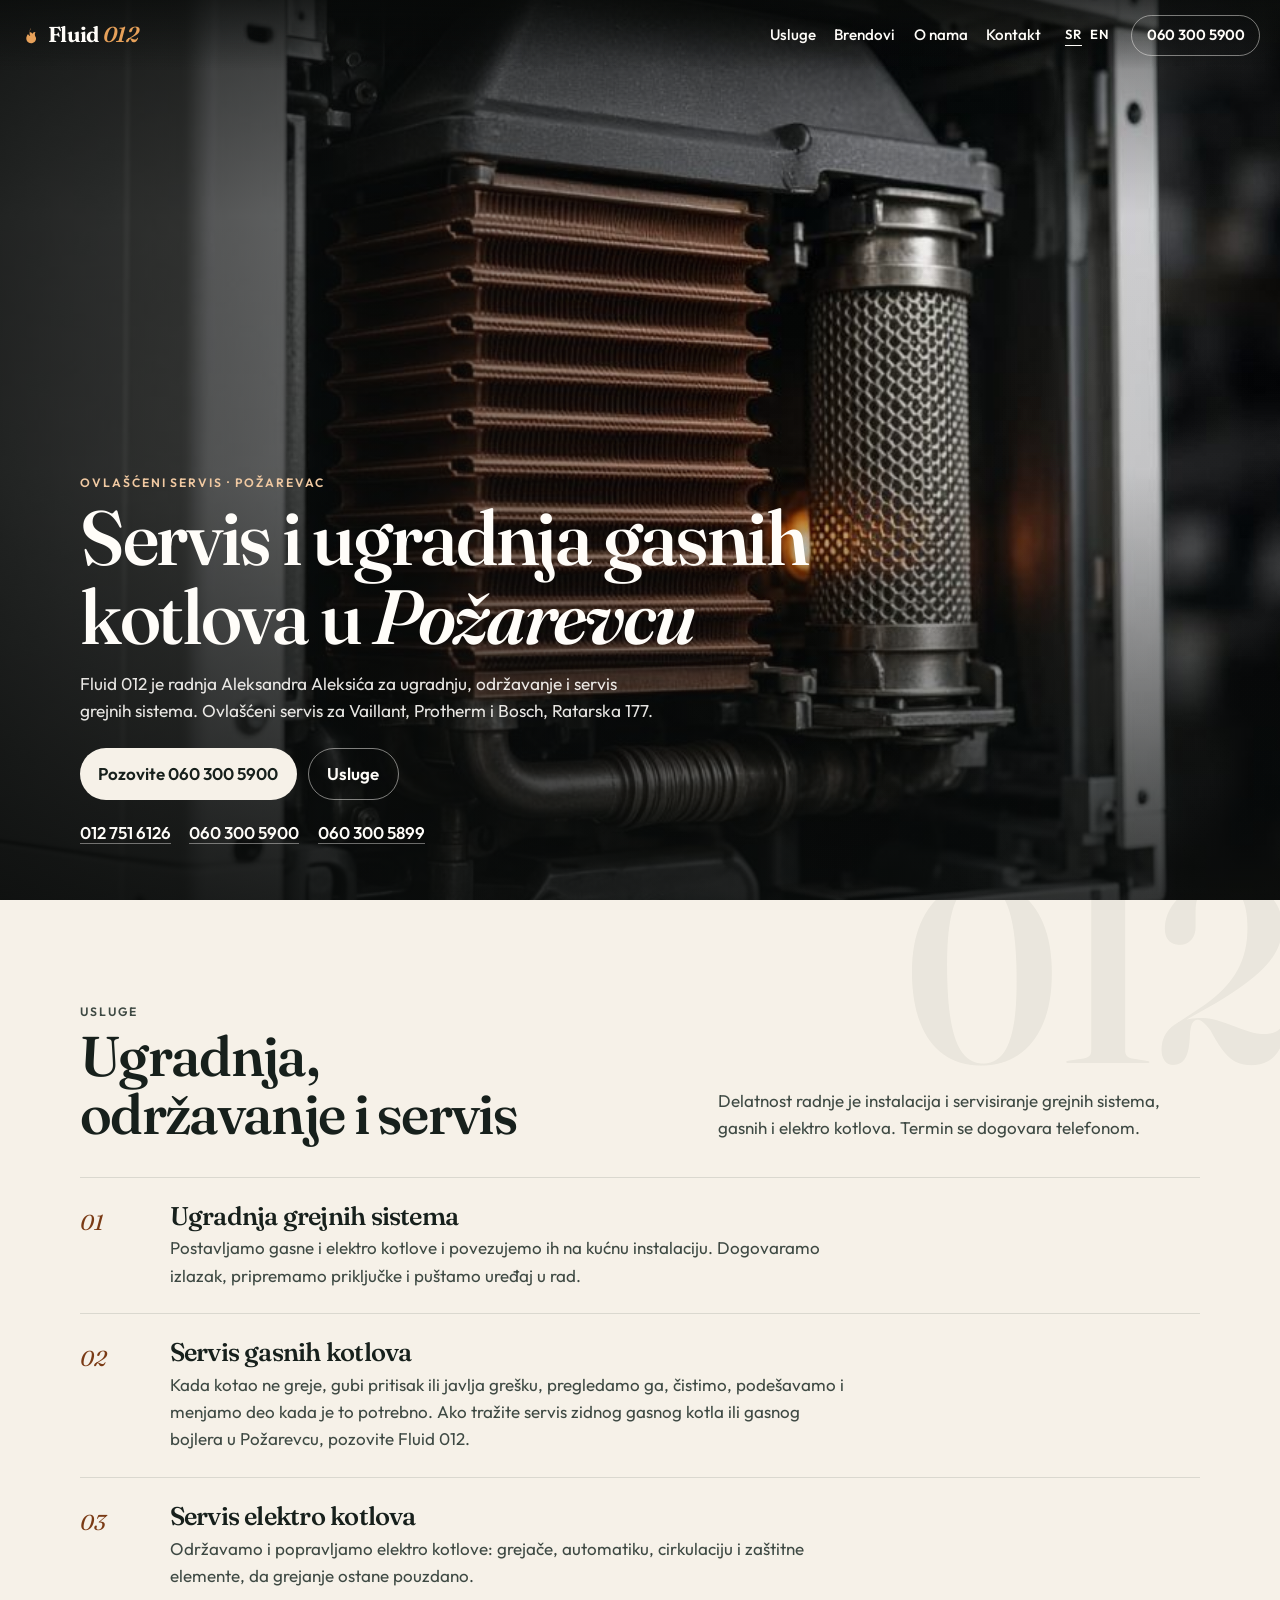
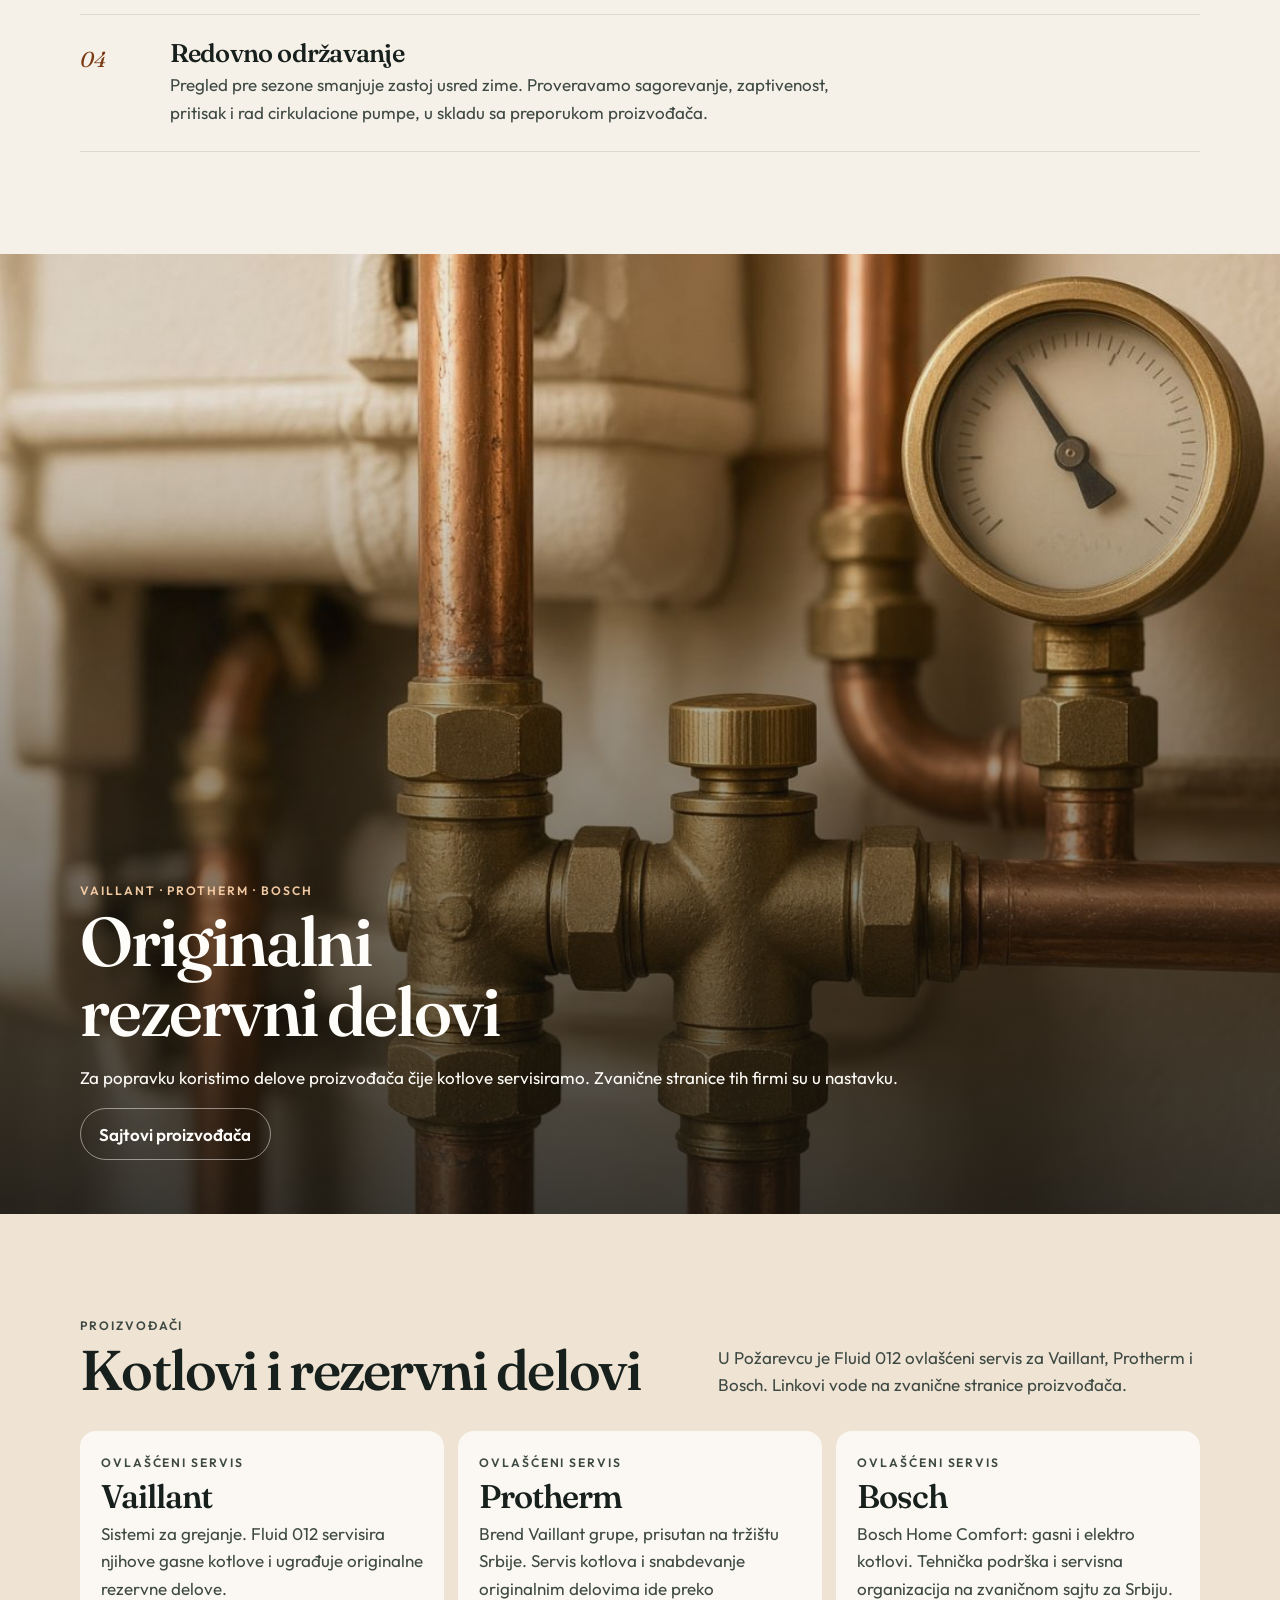
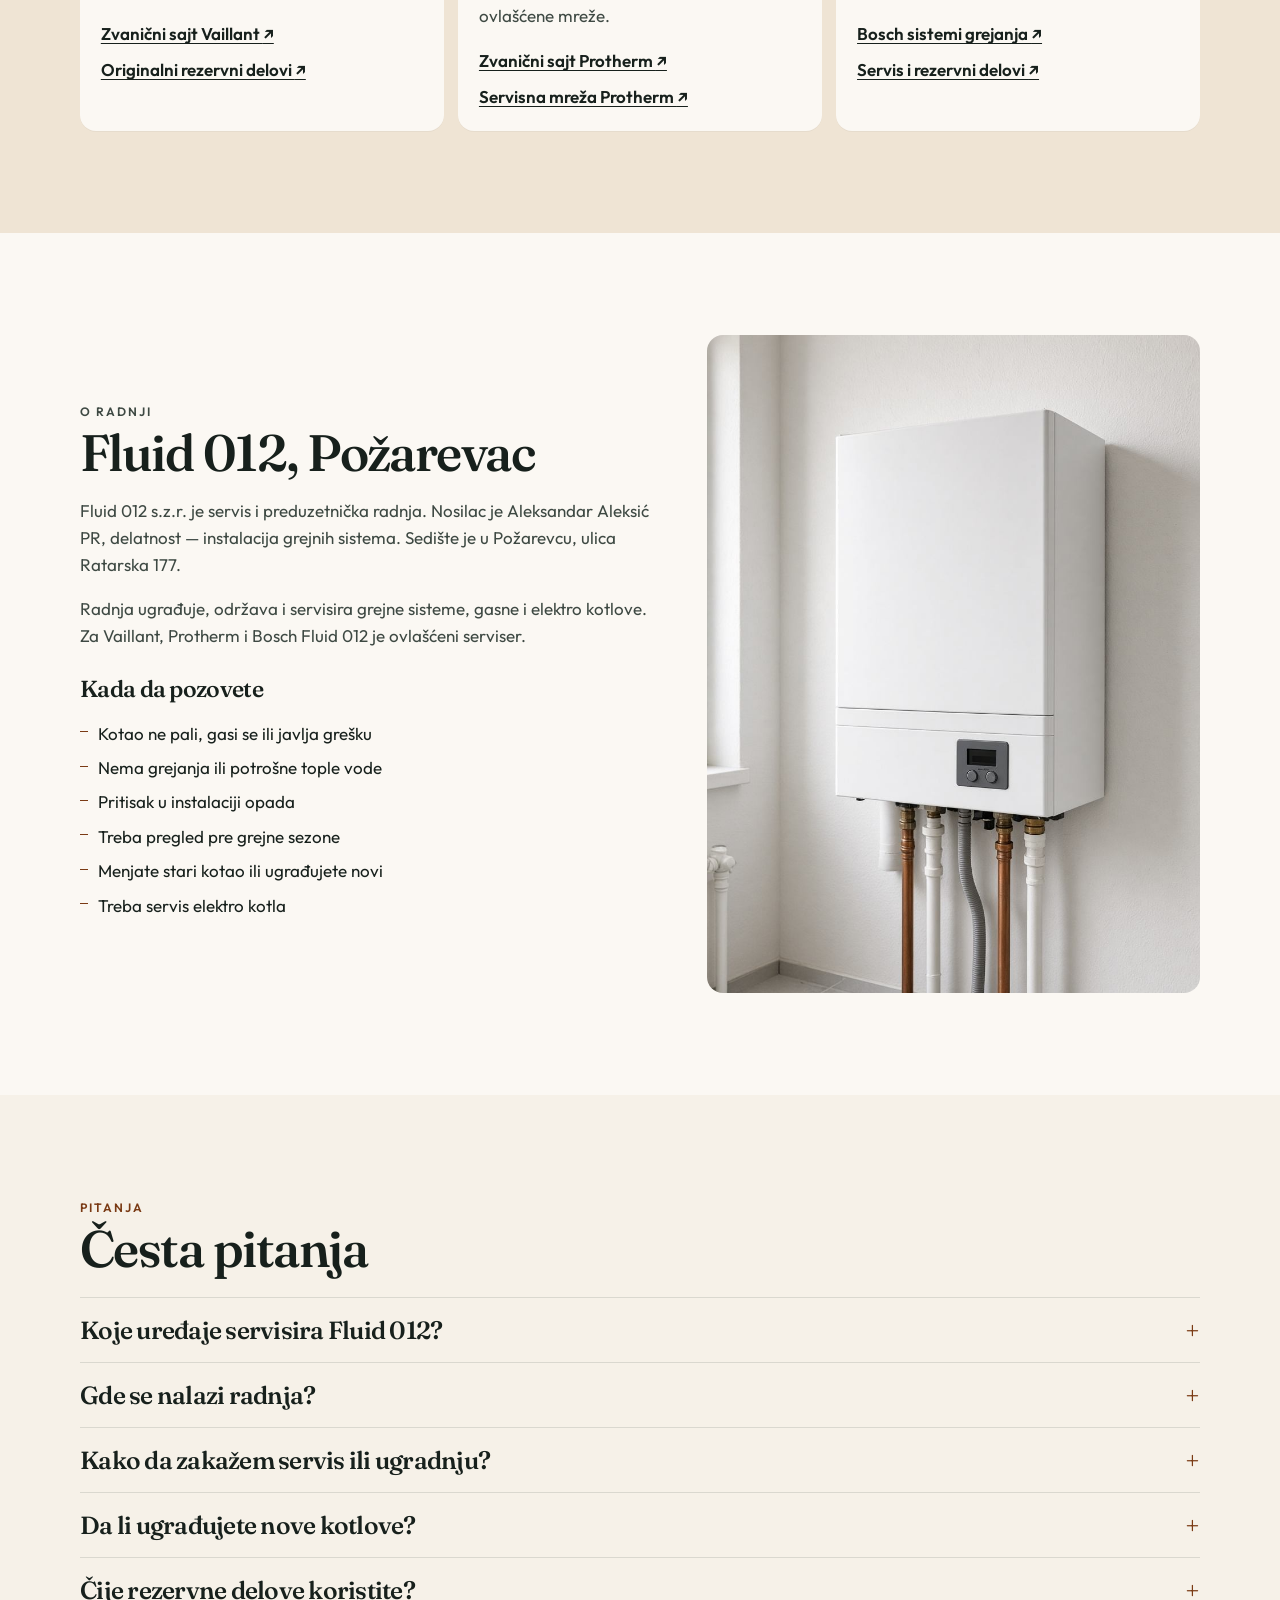
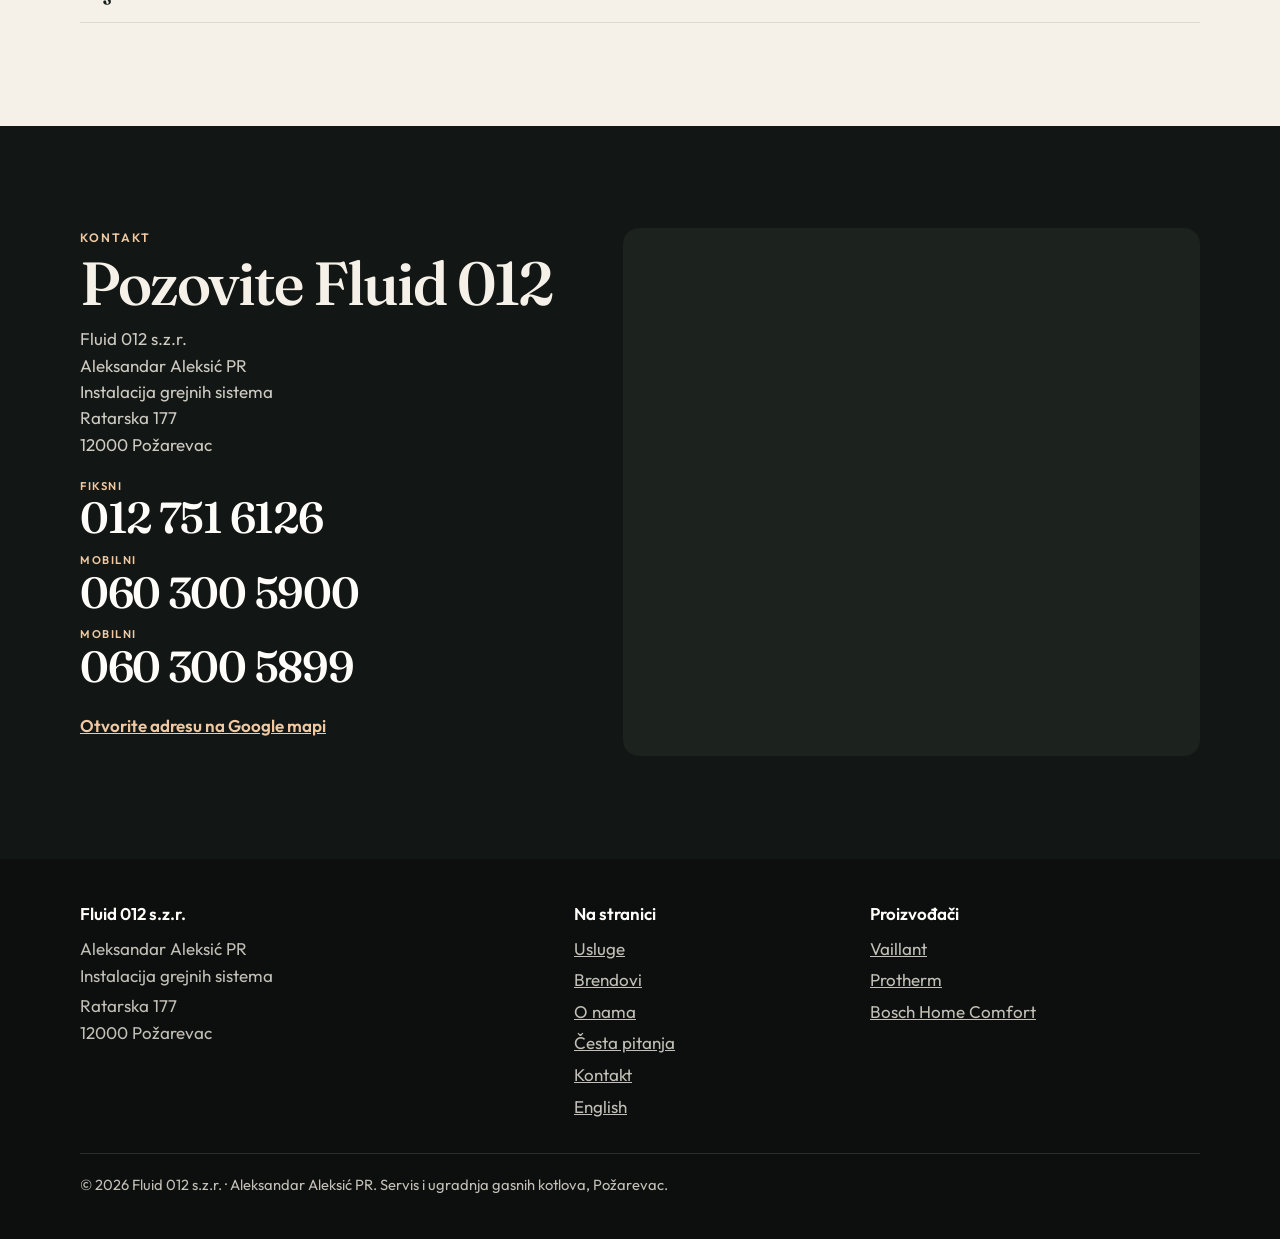
==== index.html @ 0beab087 "Dodaj prvu verziju sajta Fluid 012. Dvojezična stranica za servis gasnih kotlova u Požarevcu, sa SEO" ====
<!DOCTYPE html>
<html lang="sr">
<head>
  <meta charset="utf-8">
  <meta name="viewport" content="width=device-width, initial-scale=1">
  <!-- Kada sajt dobije domen, u sitemap.xml i robots.txt zamenite SITE_DOMAIN. Kanonski i hreflang linkovi su od korena domena. -->
  <title>Servis gasnih kotlova u Požarevcu | Fluid 012</title>
  <meta name="description" content="Ugradnja, održavanje i servis gasnih i elektro kotlova u Požarevcu. Ovlašćeni servis Vaillant, Protherm i Bosch. Ratarska 177. Tel. 060 300 5900.">
  <meta name="robots" content="index, follow, max-image-preview:large, max-snippet:-1, max-video-preview:-1">
  <meta name="author" content="Fluid 012">
  <meta name="theme-color" content="#101411">
  <meta name="format-detection" content="telephone=no">
  <meta name="geo.placename" content="Požarevac">
  <meta name="geo.region" content="RS">
  <meta name="geo.position" content="44.6286183;21.1639427">
  <meta name="ICBM" content="44.6286183, 21.1639427">
  <link rel="canonical" href="/">
  <link rel="alternate" hreflang="sr" href="/">
  <link rel="alternate" hreflang="en" href="/en/">
  <link rel="alternate" hreflang="x-default" href="/">
  <meta property="og:type" content="website">
  <meta property="og:locale" content="sr_RS">
  <meta property="og:locale:alternate" content="en_GB">
  <meta property="og:site_name" content="Fluid 012">
  <meta property="og:title" content="Servis gasnih kotlova u Požarevcu | Fluid 012">
  <meta property="og:description" content="Ugradnja, održavanje i servis gasnih i elektro kotlova. Ovlašćeni servis Vaillant, Protherm i Bosch. Ratarska 177, Požarevac.">
  <meta property="og:url" content="/">
  <meta property="og:image" content="/images/og-fluid-012.jpg">
  <meta property="og:image:width" content="1200">
  <meta property="og:image:height" content="675">
  <meta property="og:image:alt" content="Krupni plan bakarnog izmenjivača i gorionika zidnog gasnog kotla">
  <meta name="twitter:card" content="summary_large_image">
  <meta name="twitter:title" content="Servis gasnih kotlova u Požarevcu | Fluid 012">
  <meta name="twitter:description" content="Ugradnja, održavanje i servis gasnih i elektro kotlova u Požarevcu. Vaillant, Protherm i Bosch.">
  <meta name="twitter:image" content="/images/og-fluid-012.jpg">
  <link rel="icon" href="favicon.svg" type="image/svg+xml">
  <link rel="manifest" href="site.webmanifest">
  <link rel="preload" as="image" href="images/servis-gasnog-kotla.jpg" fetchpriority="high">
  <link rel="preconnect" href="https://fonts.googleapis.com">
  <link rel="preconnect" href="https://fonts.gstatic.com" crossorigin>
  <link href="https://fonts.googleapis.com/css2?family=Fraunces:ital,opsz,wght@0,9..144,560;0,9..144,640;1,9..144,560&family=Outfit:wght@400;500;600&display=swap" rel="stylesheet">
  <link rel="stylesheet" href="css/styles.css?v=5">
  <script type="application/ld+json" id="ld">
  {
    "@context": "https://schema.org",
    "@graph": [
      {
        "@type": "HVACBusiness",
        "@id": "/#biznis",
        "name": "Fluid 012",
        "legalName": "Aleksandar Aleksić PR Instalacija grejnih sistema",
        "alternateName": ["Fluid 012 s.z.r.", "Aleksandar Aleksić PR"],
        "description": "Ugradnja, održavanje i servisiranje grejnih sistema, gasnih i elektro kotlova u Požarevcu. Ovlašćeni servis za Vaillant, Protherm i Bosch.",
        "url": "/",
        "image": "/images/servis-gasnog-kotla.jpg",
        "logo": "/favicon.svg",
        "telephone": "+381127516126",
        "address": {
          "@type": "PostalAddress",
          "streetAddress": "Ratarska 177",
          "postalCode": "12000",
          "addressLocality": "Požarevac",
          "addressCountry": "RS"
        },
        "geo": {
          "@type": "GeoCoordinates",
          "latitude": 44.6286183,
          "longitude": 21.1639427
        },
        "hasMap": "https://www.openstreetmap.org/?mlat=44.6286183&mlon=21.1639427#map=18/44.6286183/21.1639427",
        "areaServed": {
          "@type": "City",
          "name": "Požarevac"
        },
        "slogan": "Servis i ugradnja gasnih kotlova u Požarevcu",
        "contactPoint": [
          {
            "@type": "ContactPoint",
            "telephone": "+381127516126",
            "contactType": "customer service",
            "areaServed": "RS",
            "availableLanguage": "Serbian"
          },
          {
            "@type": "ContactPoint",
            "telephone": "+381603005900",
            "contactType": "customer service",
            "areaServed": "RS",
            "availableLanguage": "Serbian"
          },
          {
            "@type": "ContactPoint",
            "telephone": "+381603005899",
            "contactType": "customer service",
            "areaServed": "RS",
            "availableLanguage": "Serbian"
          }
        ],
        "hasOfferCatalog": {
          "@type": "OfferCatalog",
          "name": "Usluge grejanja",
          "itemListElement": [
            {
              "@type": "Offer",
              "itemOffered": {
                "@type": "Service",
                "name": "Ugradnja grejnih sistema",
                "serviceType": "Instalacija grejanja",
                "areaServed": "Požarevac"
              }
            },
            {
              "@type": "Offer",
              "itemOffered": {
                "@type": "Service",
                "name": "Servis gasnih kotlova",
                "serviceType": "Servis gasnih kotlova",
                "areaServed": "Požarevac"
              }
            },
            {
              "@type": "Offer",
              "itemOffered": {
                "@type": "Service",
                "name": "Servis elektro kotlova",
                "serviceType": "Servis elektro kotlova",
                "areaServed": "Požarevac"
              }
            },
            {
              "@type": "Offer",
              "itemOffered": {
                "@type": "Service",
                "name": "Održavanje grejnih sistema",
                "serviceType": "Održavanje grejanja",
                "areaServed": "Požarevac"
              }
            }
          ]
        }
      },
      {
        "@type": "WebPage",
        "@id": "/#stranica",
        "url": "/",
        "name": "Servis gasnih kotlova u Požarevcu | Fluid 012",
        "description": "Ugradnja, održavanje i servis gasnih i elektro kotlova u Požarevcu. Ovlašćeni servis Vaillant, Protherm i Bosch.",
        "inLanguage": "sr",
        "isPartOf": { "@id": "/#biznis" },
        "about": { "@id": "/#biznis" },
        "primaryImageOfPage": {
          "@type": "ImageObject",
          "url": "/images/servis-gasnog-kotla.jpg",
          "width": 1280,
          "height": 720,
          "caption": "Krupni plan bakarnog izmenjivača i gorionika zidnog gasnog kotla"
        }
      },
      {
        "@type": "FAQPage",
        "@id": "/#pitanja",
        "inLanguage": "sr",
        "mainEntity": [
          {
            "@type": "Question",
            "name": "Koje uređaje servisira Fluid 012?",
            "acceptedAnswer": {
              "@type": "Answer",
              "text": "Fluid 012 ugrađuje, održava i servisira grejne sisteme, gasne i elektro kotlove. Ovlašćeni je serviser za Vaillant, Protherm i Bosch."
            }
          },
          {
            "@type": "Question",
            "name": "Gde se nalazi radnja?",
            "acceptedAnswer": {
              "@type": "Answer",
              "text": "Na adresi Ratarska 177, 12000 Požarevac."
            }
          },
          {
            "@type": "Question",
            "name": "Kako da zakažem servis ili ugradnju?",
            "acceptedAnswer": {
              "@type": "Answer",
              "text": "Pozovite 012 751 6126, 060 300 5900 ili 060 300 5899 i dogovorite termin."
            }
          },
          {
            "@type": "Question",
            "name": "Da li ugrađujete nove kotlove?",
            "acceptedAnswer": {
              "@type": "Answer",
              "text": "Da. Delatnost radnje je instalacija i servisiranje grejnih sistema, gasnih i elektro kotlova."
            }
          },
          {
            "@type": "Question",
            "name": "Čije rezervne delove koristite?",
            "acceptedAnswer": {
              "@type": "Answer",
              "text": "Originalne rezervne delove proizvođača Vaillant, Protherm i Bosch. Zvanične stranice tih firmi nalaze se u odeljku Kotlovi i rezervni delovi."
            }
          }
        ]
      }
    ]
  }
  </script>
</head>
<body>
  <a class="skip" href="#sadrzaj">Preskoči na sadržaj</a>
  <header class="site-header" data-header>
    <a class="logo" href="#vrh">
      <svg viewBox="0 0 32 32" aria-hidden="true"><path fill="#e7a15a" d="M16.6 4.2c.5 3.4-.7 5.3-2.1 7.2 2.3-.3 4.4.8 5.2 3 .9-2.2 3-3.3 4.9-3-1.5 3-.8 5.5.2 7.4 2.1 3.4.2 8.6-4.6 9.9-4.4 1.2-8.8-1.2-9.9-5.2-.9-3.5.6-6.3 2.5-9 .8 1.8 2.2 2.8 3.6 2.9-1.6-3-1.5-6.2.2-13.2z"/></svg>
      <span>Fluid <em>012</em></span>
    </a>
    <button class="nav-toggle" type="button" aria-expanded="false" aria-controls="nav" data-nav-toggle>
      <span class="sr-only">Meni</span>
      <span aria-hidden="true"></span>
    </button>
    <nav class="site-nav" id="nav" data-nav aria-label="Glavno">
      <a href="#usluge">Usluge</a>
      <a href="#brendovi">Brendovi</a>
      <a href="#o-nama">O nama</a>
      <a href="#kontakt">Kontakt</a>
      <span class="lang">
        <a href="index.html" hreflang="sr" lang="sr" aria-current="page">SR</a>
        <a href="en/index.html" hreflang="en" lang="en">EN</a>
      </span>
    </nav>
    <a class="header-call" href="tel:+381603005900">060 300 5900</a>
  </header>

  <main id="sadrzaj">
    <section class="hero" id="vrh" aria-labelledby="naslov">
      <img class="hero__photo" src="images/servis-gasnog-kotla.jpg" width="1280" height="720" alt="Krupni plan bakarnog izmenjivača i gorionika zidnog gasnog kotla" fetchpriority="high" decoding="async">
      <div class="hero__shade" aria-hidden="true"></div>
      <div class="hero__inner wrap">
        <p class="eyebrow eyebrow--light">Ovlašćeni servis · Požarevac</p>
        <h1 id="naslov">Servis i ugradnja gasnih kotlova u <em>Požarevcu</em></h1>
        <p class="hero__lead">Fluid 012 je radnja Aleksandra Aleksića za ugradnju, održavanje i servis grejnih sistema. Ovlašćeni servis za Vaillant, Protherm i Bosch, Ratarska 177.</p>
        <div class="hero__actions">
          <a class="btn btn--light" href="tel:+381603005900">Pozovite 060 300 5900</a>
          <a class="btn btn--ghost" href="#usluge">Usluge</a>
        </div>
        <ul class="phone-row">
          <li><a href="tel:+381127516126">012 751 6126</a></li>
          <li><a href="tel:+381603005900">060 300 5900</a></li>
          <li><a href="tel:+381603005899">060 300 5899</a></li>
        </ul>
      </div>
    </section>

    <section class="section services" id="usluge" aria-labelledby="usluge-naslov">
      <p class="watermark" aria-hidden="true">012</p>
      <div class="wrap">
        <div class="section-head">
          <div>
            <p class="eyebrow">Usluge</p>
            <h2 id="usluge-naslov">Ugradnja, održavanje i servis</h2>
          </div>
          <p>Delatnost radnje je instalacija i servisiranje grejnih sistema, gasnih i elektro kotlova. Termin se dogovara telefonom.</p>
        </div>
        <ol class="service-list">
          <li>
            <article class="service">
              <span class="service__n">01</span>
              <div>
                <h3>Ugradnja grejnih sistema</h3>
                <p>Postavljamo gasne i elektro kotlove i povezujemo ih na kućnu instalaciju. Dogovaramo izlazak, pripremamo priključke i puštamo uređaj u rad.</p>
              </div>
            </article>
          </li>
          <li>
            <article class="service">
              <span class="service__n">02</span>
              <div>
                <h3>Servis gasnih kotlova</h3>
                <p>Kada kotao ne greje, gubi pritisak ili javlja grešku, pregledamo ga, čistimo, podešavamo i menjamo deo kada je to potrebno. Ako tražite servis zidnog gasnog kotla ili gasnog bojlera u Požarevcu, pozovite Fluid 012.</p>
              </div>
            </article>
          </li>
          <li>
            <article class="service">
              <span class="service__n">03</span>
              <div>
                <h3>Servis elektro kotlova</h3>
                <p>Održavamo i popravljamo elektro kotlove: grejače, automatiku, cirkulaciju i zaštitne elemente, da grejanje ostane pouzdano.</p>
              </div>
            </article>
          </li>
          <li>
            <article class="service">
              <span class="service__n">04</span>
              <div>
                <h3>Redovno održavanje</h3>
                <p>Pregled pre sezone smanjuje zastoj usred zime. Proveravamo sagorevanje, zaptivenost, pritisak i rad cirkulacione pumpe, u skladu sa preporukom proizvođača.</p>
              </div>
            </article>
          </li>
        </ol>
      </div>
    </section>

    <section class="band" aria-labelledby="delovi-naslov">
      <img src="images/rezervni-delovi-grejanje.jpg" width="1152" height="864" alt="Krupni plan bakarnih cevi, ventila i manometra na grejnoj instalaciji" loading="lazy" decoding="async">
      <div class="band__shade" aria-hidden="true"></div>
      <div class="band__copy">
        <div class="wrap">
          <p class="eyebrow eyebrow--light">Vaillant · Protherm · Bosch</p>
          <h2 id="delovi-naslov">Originalni rezervni delovi</h2>
          <p>Za popravku koristimo delove proizvođača čije kotlove servisiramo. Zvanične stranice tih firmi su u nastavku.</p>
          <a class="btn btn--ghost" href="#brendovi">Sajtovi proizvođača</a>
        </div>
      </div>
    </section>

    <section class="section brands" id="brendovi" aria-labelledby="brendovi-naslov">
      <div class="wrap">
        <div class="section-head">
          <div>
            <p class="eyebrow">Proizvođači</p>
            <h2 id="brendovi-naslov">Kotlovi i rezervni delovi</h2>
          </div>
          <p>U Požarevcu je Fluid 012 ovlašćeni servis za Vaillant, Protherm i Bosch. Linkovi vode na zvanične stranice proizvođača.</p>
        </div>
        <div class="brand-grid">
          <article class="brand">
            <p class="eyebrow">Ovlašćeni servis</p>
            <h3>Vaillant</h3>
            <p>Sistemi za grejanje. Fluid 012 servisira njihove gasne kotlove i ugrađuje originalne rezervne delove.</p>
            <div class="brand__links">
              <a href="https://www.vaillant.rs/" target="_blank" rel="noopener noreferrer">Zvanični sajt Vaillant <span aria-hidden="true">↗</span><span class="sr-only"> (otvara se u novom prozoru)</span></a>
              <a href="https://www.vaillant.rs/servis/treba-vam-popravka-tu-smo-da-vas-podrzimo/" target="_blank" rel="noopener noreferrer">Originalni rezervni delovi <span aria-hidden="true">↗</span><span class="sr-only"> (otvara se u novom prozoru)</span></a>
            </div>
          </article>
          <article class="brand">
            <p class="eyebrow">Ovlašćeni servis</p>
            <h3>Protherm</h3>
            <p>Brend Vaillant grupe, prisutan na tržištu Srbije. Servis kotlova i snabdevanje originalnim delovima ide preko ovlašćene mreže.</p>
            <div class="brand__links">
              <a href="https://protherm.rs/" target="_blank" rel="noopener noreferrer">Zvanični sajt Protherm <span aria-hidden="true">↗</span><span class="sr-only"> (otvara se u novom prozoru)</span></a>
              <a href="https://protherm.rs/servis/servis/" target="_blank" rel="noopener noreferrer">Servisna mreža Protherm <span aria-hidden="true">↗</span><span class="sr-only"> (otvara se u novom prozoru)</span></a>
            </div>
          </article>
          <article class="brand">
            <p class="eyebrow">Ovlašćeni servis</p>
            <h3>Bosch</h3>
            <p>Bosch Home Comfort: gasni i elektro kotlovi. Tehnička podrška i servisna organizacija na zvaničnom sajtu za Srbiju.</p>
            <div class="brand__links">
              <a href="https://www.bosch-homecomfort.com/rs/sr/ocs/rezidencijalni-objekti/sistemi-grejanja-18047456-c/" target="_blank" rel="noopener noreferrer">Bosch sistemi grejanja <span aria-hidden="true">↗</span><span class="sr-only"> (otvara se u novom prozoru)</span></a>
              <a href="https://www.bosch-homecomfort.com/rs/sr/rezidencijalni-objekti/servis-i-podrska/tehnicka-podrska-i-servis/" target="_blank" rel="noopener noreferrer">Servis i rezervni delovi <span aria-hidden="true">↗</span><span class="sr-only"> (otvara se u novom prozoru)</span></a>
            </div>
          </article>
        </div>
      </div>
    </section>

    <section class="section about" id="o-nama" aria-labelledby="o-nama-naslov">
      <div class="wrap about__grid">
        <div class="about__copy">
          <p class="eyebrow">O radnji</p>
          <h2 id="o-nama-naslov">Fluid 012, Požarevac</h2>
          <p>Fluid 012 s.z.r. je servis i preduzetnička radnja. Nosilac je Aleksandar Aleksić PR, delatnost — instalacija grejnih sistema. Sedište je u Požarevcu, ulica Ratarska 177.</p>
          <p>Radnja ugrađuje, održava i servisira grejne sisteme, gasne i elektro kotlove. Za Vaillant, Protherm i Bosch Fluid 012 je ovlašćeni serviser.</p>
          <h3>Kada da pozovete</h3>
          <ul class="checklist">
            <li>Kotao ne pali, gasi se ili javlja grešku</li>
            <li>Nema grejanja ili potrošne tople vode</li>
            <li>Pritisak u instalaciji opada</li>
            <li>Treba pregled pre grejne sezone</li>
            <li>Menjate stari kotao ili ugrađujete novi</li>
            <li>Treba servis elektro kotla</li>
          </ul>
        </div>
        <figure class="about__figure">
          <img src="images/zidni-gasni-kotao.jpg" width="864" height="1152" alt="Beli zidni gasni kotao sa bakarnim i belim priključcima, snimljen iz blizine" loading="lazy" decoding="async">
        </figure>
      </div>
    </section>

    <section class="section faq" id="pitanja" aria-labelledby="pitanja-naslov">
      <div class="wrap">
        <p class="eyebrow">Pitanja</p>
        <h2 id="pitanja-naslov">Česta pitanja</h2>
        <details>
          <summary><h3>Koje uređaje servisira Fluid 012?</h3></summary>
          <p>Fluid 012 ugrađuje, održava i servisira grejne sisteme, gasne i elektro kotlove. Ovlašćeni je serviser za Vaillant, Protherm i Bosch.</p>
        </details>
        <details>
          <summary><h3>Gde se nalazi radnja?</h3></summary>
          <p>Na adresi Ratarska 177, 12000 Požarevac.</p>
        </details>
        <details>
          <summary><h3>Kako da zakažem servis ili ugradnju?</h3></summary>
          <p>Pozovite <a href="tel:+381127516126">012 751 6126</a>, <a href="tel:+381603005900">060 300 5900</a> ili <a href="tel:+381603005899">060 300 5899</a> i dogovorite termin.</p>
        </details>
        <details>
          <summary><h3>Da li ugrađujete nove kotlove?</h3></summary>
          <p>Da. Delatnost radnje je instalacija i servisiranje grejnih sistema, gasnih i elektro kotlova.</p>
        </details>
        <details>
          <summary><h3>Čije rezervne delove koristite?</h3></summary>
          <p>Originalne rezervne delove proizvođača Vaillant, Protherm i Bosch. Zvanične stranice tih firmi nalaze se u odeljku <a href="#brendovi">Kotlovi i rezervni delovi</a>.</p>
        </details>
      </div>
    </section>

    <section class="contact" id="kontakt" aria-labelledby="kontakt-naslov">
      <div class="wrap contact__grid">
        <div>
          <p class="eyebrow eyebrow--light">Kontakt</p>
          <h2 id="kontakt-naslov">Pozovite Fluid 012</h2>
          <address>
            Fluid 012 s.z.r.<br>
            Aleksandar Aleksić PR<br>
            Instalacija grejnih sistema<br>
            Ratarska 177<br>
            12000 Požarevac
          </address>
          <ul class="contact__phones">
            <li><a href="tel:+381127516126"><small>Fiksni</small>012 751 6126</a></li>
            <li><a href="tel:+381603005900"><small>Mobilni</small>060 300 5900</a></li>
            <li><a href="tel:+381603005899"><small>Mobilni</small>060 300 5899</a></li>
          </ul>
          <p><a class="map-link" href="https://www.google.com/maps/search/?api=1&amp;query=Ratarska+177,+12000+Po%C5%BEarevac" target="_blank" rel="noopener noreferrer">Otvorite adresu na Google mapi <span class="sr-only">(otvara se u novom prozoru)</span></a></p>
        </div>
        <div class="map-frame">
          <iframe title="Mapa: Ratarska 177, Požarevac" src="https://www.openstreetmap.org/export/embed.html?bbox=21.1559%2C44.6236%2C21.1719%2C44.6336&amp;layer=mapnik&amp;marker=44.6286183%2C21.1639427" loading="lazy" referrerpolicy="no-referrer-when-downgrade"></iframe>
        </div>
      </div>
    </section>
  </main>

  <footer class="site-footer">
    <div class="wrap footer__grid">
      <div>
        <strong>Fluid 012 s.z.r.</strong>
        <p>Aleksandar Aleksić PR<br>Instalacija grejnih sistema</p>
        <p>Ratarska 177<br>12000 Požarevac</p>
      </div>
      <div>
        <strong>Na stranici</strong>
        <ul>
          <li><a href="#usluge">Usluge</a></li>
          <li><a href="#brendovi">Brendovi</a></li>
          <li><a href="#o-nama">O nama</a></li>
          <li><a href="#pitanja">Česta pitanja</a></li>
          <li><a href="#kontakt">Kontakt</a></li>
          <li><a href="en/index.html" hreflang="en" lang="en">English</a></li>
        </ul>
      </div>
      <div>
        <strong>Proizvođači</strong>
        <ul>
          <li><a href="https://www.vaillant.rs/" target="_blank" rel="noopener noreferrer">Vaillant</a></li>
          <li><a href="https://protherm.rs/" target="_blank" rel="noopener noreferrer">Protherm</a></li>
          <li><a href="https://www.bosch-homecomfort.com/rs/sr/ocs/rezidencijalni-objekti/sistemi-grejanja-18047456-c/" target="_blank" rel="noopener noreferrer">Bosch Home Comfort</a></li>
        </ul>
      </div>
    </div>
    <div class="wrap legal">
      <p>© <span data-year>2026</span> Fluid 012 s.z.r. · Aleksandar Aleksić PR. Servis i ugradnja gasnih kotlova, Požarevac.</p>
    </div>
  </footer>
  <a class="callbar" href="tel:+381603005900">Pozovite · 060 300 5900</a>
  <script src="js/main.js"></script>
</body>
</html>
---- css/styles.css ----
:root {
  --ink: #17201c;
  --ink-soft: #3e4943;
  --cream: #f6f1e8;
  --cream-deep: #efe4d4;
  --paper: #fbf8f3;
  --copper: #c56a32;
  --copper-deep: #7a3a14;
  --copper-light: #f0c9a2;
  --line: rgba(23, 32, 28, 0.12);
  --dark: #121614;
  --header: 4.4rem;
  --max: 70rem;
  --serif: "Fraunces", "Iowan Old Style", Palatino, Georgia, serif;
  --sans: "Outfit", "Segoe UI", sans-serif;
  color-scheme: light;
}

*,
*::before,
*::after { box-sizing: border-box; }

html { scroll-behavior: smooth; }
[id] { scroll-margin-top: calc(var(--header) + 0.6rem); }

body {
  margin: 0;
  font-family: var(--sans);
  font-size: 1.0625rem;
  font-weight: 400;
  line-height: 1.6;
  color: var(--ink);
  background: var(--cream);
}

img { max-width: 100%; display: block; }
button, input { font: inherit; }
a { color: inherit; }
h1, h2, h3 {
  font-family: var(--serif);
  font-weight: 560;
  letter-spacing: -0.03em;
  line-height: 1.02;
  text-wrap: balance;
}
p { text-wrap: pretty; }

::selection { background: #e7b48a; color: var(--ink); }

:focus-visible {
  outline: 2px solid var(--copper);
  outline-offset: 3px;
}

.skip {
  position: absolute;
  left: 0.8rem;
  top: -4rem;
  z-index: 80;
  background: var(--paper);
  color: var(--ink);
  padding: 0.55rem 0.8rem;
  border-radius: 0.4rem;
}

.skip:focus { top: 0.6rem; }

.sr-only {
  position: absolute;
  width: 1px;
  height: 1px;
  padding: 0;
  margin: -1px;
  overflow: hidden;
  clip: rect(0, 0, 0, 0);
  white-space: nowrap;
  border: 0;
}

.wrap {
  width: min(var(--max), calc(100% - 2.5rem));
  margin-inline: auto;
}

.eyebrow {
  margin: 0;
  font-family: var(--sans);
  font-size: 0.76rem;
  font-weight: 600;
  letter-spacing: 0.16em;
  text-transform: uppercase;
  color: var(--copper-deep);
}

.eyebrow--light { color: var(--copper-light); }

.site-header {
  position: fixed;
  inset: 0 0 auto 0;
  z-index: 30;
  display: flex;
  align-items: center;
  gap: 1rem;
  height: var(--header);
  padding: 0 1.25rem;
  color: #fffdf9;
  background: linear-gradient(180deg, rgba(8, 10, 9, 0.62), rgba(8, 10, 9, 0));
}

.site-header.is-solid {
  color: var(--ink);
  background: rgba(246, 241, 232, 0.94);
  backdrop-filter: blur(14px);
  box-shadow: 0 1px 0 rgba(23, 32, 28, 0.08);
}

.logo {
  display: inline-flex;
  align-items: center;
  gap: 0.5rem;
  text-decoration: none;
  font-family: var(--serif);
  font-size: 1.35rem;
  font-weight: 640;
  letter-spacing: -0.03em;
}

.logo svg { width: 1.25rem; height: 1.25rem; flex: none; }
.logo em { font-style: italic; font-weight: 560; color: #e7a15a; }

.site-nav {
  display: flex;
  align-items: center;
  gap: 1.15rem;
  margin-left: auto;
}

.site-nav > a {
  text-decoration: none;
  font-size: 0.95rem;
  font-weight: 500;
}

.lang {
  display: inline-flex;
  gap: 0.45rem;
  margin-left: 0.35rem;
  font-size: 0.82rem;
  letter-spacing: 0.08em;
}

.lang a { text-decoration: none; font-weight: 600; }
.lang a[aria-current="page"] { border-bottom: 1px solid currentColor; }

.header-call {
  display: inline-flex;
  align-items: center;
  margin-left: 0.35rem;
  padding: 0.48rem 0.9rem;
  border-radius: 999px;
  border: 1px solid rgba(255, 253, 249, 0.45);
  text-decoration: none;
  font-weight: 600;
  font-size: 0.92rem;
  white-space: nowrap;
}

.is-solid .header-call {
  background: var(--ink);
  color: var(--cream);
  border-color: var(--ink);
}

.nav-toggle {
  display: flex;
  align-items: center;
  justify-content: center;
  position: fixed;
  top: 0.85rem;
  right: 0.9rem;
  z-index: 60;
  width: 2.75rem;
  height: 2.75rem;
  margin: 0;
  border-radius: 999px;
  border: 1px solid rgba(255, 253, 249, 0.9);
  background: rgba(16, 20, 17, 0.72);
  color: #fffdf9;
  cursor: pointer;
}

@media (min-width: 861px) {
  .nav-toggle { display: none; }
}

.nav-toggle span[aria-hidden="true"] {
  display: block;
  width: 1.05rem;
  height: 1px;
  background: currentColor;
  box-shadow: 0 6px 0 currentColor;
}

.hero {
  position: relative;
  min-height: 100vh;
  min-height: 100svh;
  color: #fffdf9;
  background: var(--dark);
  overflow: hidden;
}

.hero__photo {
  position: absolute;
  left: 50%;
  top: 48%;
  width: 118%;
  height: 118%;
  max-width: none;
  object-fit: cover;
  object-position: 50% 46%;
  transform: translate(-50%, -50%) scale(1);
  animation: push 26s ease-in-out infinite alternate;
}

@keyframes push {
  from { transform: translate(-50%, -50%) scale(1); }
  to { transform: translate(-50%, -50%) scale(1.08); }
}

.hero__shade {
  position: absolute;
  inset: 0;
  background:
    linear-gradient(90deg, rgba(10, 12, 11, 0.78) 0%, rgba(10, 12, 11, 0.42) 42%, rgba(10, 12, 11, 0.05) 70%),
    linear-gradient(180deg, rgba(10, 12, 11, 0.45) 0%, rgba(10, 12, 11, 0) 24%, rgba(10, 12, 11, 0.05) 52%, rgba(10, 12, 11, 0.78) 100%);
}

.hero__inner {
  position: relative;
  z-index: 1;
  min-height: 100vh;
  min-height: 100svh;
  display: flex;
  flex-direction: column;
  justify-content: flex-end;
  padding-top: calc(var(--header) + 1rem);
  padding-bottom: clamp(2.4rem, 6vh, 4.4rem);
}

.hero__inner > * { min-width: 0; max-width: 100%; }

.hero h1 {
  max-width: min(10.5em, 100%);
  margin: 0.45rem 0 0.85rem;
  font-size: clamp(2.7rem, 6vw, 5.15rem);
  font-weight: 560;
  color: #fffdf9;
}
}

.hero h1 em {
  font-style: italic;
  font-weight: 560;
  color: var(--copper-light);
}

.hero__lead {
  max-width: min(36rem, 100%);
  margin: 0;
  color: rgba(255, 253, 249, 0.9);
  font-size: 1.08rem;
}

.hero__actions {
  display: flex;
  flex-wrap: wrap;
  gap: 0.7rem;
  margin-top: 1.45rem;
}

.btn {
  display: inline-flex;
  align-items: center;
  justify-content: center;
  min-height: 3.05rem;
  padding: 0.7rem 1.15rem;
  border-radius: 999px;
  text-decoration: none;
  font-weight: 600;
}

.btn--light { background: var(--cream); color: var(--ink); }
.btn--light:hover { background: #fff; }
.btn--ghost { color: #fffdf9; border: 1px solid rgba(255, 253, 249, 0.48); }
.btn--ghost:hover { background: rgba(255, 253, 249, 0.08); }
.btn--dark { background: var(--ink); color: var(--cream); }
.btn--dark:hover { background: #000; }

.phone-row {
  display: flex;
  flex-wrap: wrap;
  gap: 0.35rem 1.15rem;
  margin: 1.2rem 0 0;
  padding: 0;
  list-style: none;
}

.phone-row a {
  text-decoration: none;
  border-bottom: 1px solid rgba(255, 253, 249, 0.4);
  font-weight: 560;
}

.section { padding: clamp(4.2rem, 8vw, 7rem) 0; }

.section-head {
  display: grid;
  grid-template-columns: 1.1fr 0.9fr;
  gap: 1rem 3rem;
  align-items: end;
}

.section-head h2 {
  margin: 0.35rem 0 0;
  font-size: clamp(2.15rem, 4.4vw, 3.5rem);
}

.section-head p { margin: 0; color: var(--ink-soft); }

.services { position: relative; overflow: hidden; }

.watermark {
  position: absolute;
  right: -0.06em;
  top: -0.12em;
  margin: 0;
  font-family: var(--serif);
  font-weight: 560;
  font-size: clamp(8rem, 22vw, 16rem);
  line-height: 0.8;
  color: rgba(23, 32, 28, 0.05);
  pointer-events: none;
  user-select: none;
}

.service-list {
  list-style: none;
  margin: 2.2rem 0 0;
  padding: 0;
  position: relative;
}

.service {
  display: grid;
  grid-template-columns: 4.2rem 1fr;
  gap: 0.4rem 1.4rem;
  padding: 1.55rem 0;
  border-top: 1px solid var(--line);
}

.service-list li:last-child .service { border-bottom: 1px solid var(--line); }

.service__n {
  font-family: var(--serif);
  font-style: italic;
  font-size: 1.35rem;
  color: var(--copper-deep);
  padding-top: 0.2rem;
}

.service h3 { margin: 0 0 0.35rem; font-size: clamp(1.45rem, 2vw, 1.9rem); }
.service p { margin: 0; max-width: 62ch; color: var(--ink-soft); }

.band {
  position: relative;
  display: grid;
  min-height: min(78vh, 760px);
  color: #fffdf9;
  background: var(--dark);
  overflow: hidden;
}

.band > img,
.band__shade,
.band__copy { grid-area: 1 / 1; }

.band > img {
  width: 100%;
  height: 100%;
  max-width: none;
  object-fit: cover;
  object-position: 55% 45%;
}

.band__shade {
  background: linear-gradient(180deg, rgba(10, 12, 11, 0.08) 15%, rgba(10, 12, 11, 0.78) 100%);
}

.band__copy {
  align-self: end;
  z-index: 1;
  padding-bottom: clamp(2rem, 6vh, 4rem);
}

.band h2 {
  max-width: min(10em, 100%);
  margin: 0.4rem 0 0.7rem;
  font-size: clamp(2.4rem, 5.4vw, 4.3rem);
}

.band p:last-child { max-width: 36rem; margin: 0 0 1.2rem; }

.brands { background: var(--cream-deep); }

.brand-grid {
  display: grid;
  grid-template-columns: repeat(3, 1fr);
  gap: 0.9rem;
  margin-top: 2rem;
}

.brand {
  background: var(--paper);
  border-radius: 1rem;
  padding: 1.4rem 1.3rem 1.25rem;
  box-shadow: 0 1px 0 rgba(23, 32, 28, 0.04);
}

.brand h3 { margin: 0.45rem 0 0.45rem; font-size: 2.05rem; }
.brand p { margin: 0; color: var(--ink-soft); }

.brand__links {
  display: grid;
  gap: 0.55rem;
  margin-top: 1.15rem;
}

.brand__links a { font-weight: 600; text-underline-offset: 0.18em; }
.brand__links a:hover { color: var(--copper-deep); }

.about { background: var(--paper); }

.about__grid {
  display: grid;
  grid-template-columns: 1.05fr 0.9fr;
  gap: clamp(1.5rem, 4vw, 4rem);
  align-items: center;
}

.about__copy h2 {
  margin: 0.35rem 0 0.9rem;
  font-size: clamp(2.15rem, 4vw, 3.4rem);
}

.about__copy p { color: var(--ink-soft); }
.about h3 { margin: 1.7rem 0 0.15rem; font-size: 1.45rem; }

.checklist {
  list-style: none;
  margin: 1.2rem 0 0;
  padding: 0;
}

.checklist li {
  position: relative;
  margin: 0.45rem 0;
  padding-left: 1.15rem;
}

.checklist li::before {
  content: "";
  position: absolute;
  left: 0;
  top: 0.68em;
  width: 0.5rem;
  height: 1px;
  background: var(--copper-deep);
}

.about__figure {
  margin: 0;
  border-radius: 1rem;
  overflow: hidden;
  background: var(--cream-deep);
}

.about__figure img {
  width: 100%;
  height: 100%;
  aspect-ratio: 3 / 4;
  object-fit: cover;
}

.faq h2 {
  margin: 0.35rem 0 1.4rem;
  font-size: clamp(2.15rem, 4vw, 3.4rem);
}

.faq details { border-top: 1px solid var(--line); }
.faq details:last-of-type { border-bottom: 1px solid var(--line); }

.faq summary {
  display: flex;
  align-items: center;
  justify-content: space-between;
  gap: 1rem;
  padding: 1.15rem 0;
  cursor: pointer;
  list-style: none;
}

.faq summary::-webkit-details-marker { display: none; }
.faq summary h3 { margin: 0; font-size: clamp(1.25rem, 2vw, 1.55rem); }

.faq summary::after {
  content: "+";
  flex: none;
  font-family: var(--serif);
  font-size: 1.7rem;
  line-height: 1;
  color: var(--copper-deep);
}

.faq details[open] summary::after { content: "–"; }
.faq details p { max-width: 65ch; margin: 0 0 1.15rem; color: var(--ink-soft); }

.contact {
  background: var(--dark);
  color: var(--cream);
  padding: clamp(4.2rem, 8vw, 7rem) 0;
}

.contact h2 {
  margin: 0.35rem 0 0.7rem;
  font-size: clamp(2.3rem, 5vw, 3.8rem);
}

.contact__grid {
  display: grid;
  grid-template-columns: 0.92fr 1.08fr;
  gap: clamp(1.5rem, 4vw, 3.5rem);
  align-items: stretch;
}

.contact address {
  font-style: normal;
  line-height: 1.55;
  color: rgba(246, 241, 232, 0.82);
}

.contact__phones { list-style: none; margin: 1.4rem 0; padding: 0; }

.contact__phones a {
  display: block;
  margin: 0.85rem 0;
  color: #fffdf9;
  text-decoration: none;
  font-family: var(--serif);
  font-size: clamp(1.85rem, 3.4vw, 2.8rem);
  font-weight: 560;
  letter-spacing: -0.03em;
  line-height: 1.05;
}

.contact__phones small {
  display: block;
  margin-bottom: 0.2rem;
  font-family: var(--sans);
  font-size: 0.7rem;
  font-weight: 600;
  letter-spacing: 0.14em;
  text-transform: uppercase;
  color: var(--copper-light);
}

.contact__phones a:hover { color: var(--copper-light); }

.map-link { color: var(--copper-light); font-weight: 600; }

.map-frame {
  min-height: 28rem;
  border-radius: 1rem;
  overflow: hidden;
  background: #1c221e;
}

.map-frame iframe {
  display: block;
  width: 100%;
  height: 100%;
  min-height: 28rem;
  border: 0;
}

.site-footer {
  background: #0c0f0d;
  color: rgba(246, 241, 232, 0.78);
  padding: 2.6rem 0 2.4rem;
}

.footer__grid {
  display: grid;
  grid-template-columns: 1.4fr 0.8fr 1fr;
  gap: 1.8rem 2rem;
}

.site-footer strong {
  display: block;
  margin-bottom: 0.45rem;
  color: #fffdf9;
  font-weight: 600;
}

.site-footer a { color: inherit; }
.site-footer a:hover { color: #fff; }
.site-footer ul { list-style: none; margin: 0; padding: 0; }
.site-footer li { margin: 0.28rem 0; }
.site-footer p { margin: 0.2rem 0; }

.legal {
  margin-top: 1.8rem;
  padding-top: 1rem;
  border-top: 1px solid rgba(255, 253, 249, 0.12);
  font-size: 0.92rem;
}

.callbar { display: none; }

.missing {
  min-height: 100vh;
  display: grid;
  align-content: center;
  padding: 8rem 0 4rem;
}

.missing h1 {
  margin: 0.4rem 0 0.8rem;
  font-size: clamp(2.4rem, 5vw, 4rem);
}

.missing .btn { margin-top: 0.6rem; margin-right: 0.8rem; }

@media (max-width: 980px) {
  .section-head,
  .about__grid,
  .contact__grid,
  .brand-grid,
  .footer__grid { grid-template-columns: 1fr; }

  .about__figure { order: -1; }
  .about__figure img { aspect-ratio: 4 / 5; max-height: 32rem; }
}

@media (max-width: 860px) {
  .nav-toggle {
    display: flex;
    align-items: center;
    justify-content: center;
    position: fixed;
    top: 0.85rem;
    right: 0.9rem;
    z-index: 40;
    margin-left: 0;
    background: rgba(16, 20, 17, 0.55);
    border-color: rgba(255, 253, 249, 0.85);
  }
  .header-call { display: none; }

  .site-nav {
    display: none;
    position: fixed;
    inset: var(--header) 0 0 0;
    margin: 0;
    padding: 1.4rem 1.35rem 6.5rem;
    background: var(--cream);
    color: var(--ink);
    flex-direction: column;
    align-items: flex-start;
    gap: 0.35rem;
    overflow: auto;
  }

  .site-nav.is-open { display: flex; }
  .site-nav > a { font-family: var(--serif); font-size: 1.85rem; padding: 0.35rem 0; }
  .lang { margin: 0.8rem 0 0; }
  .lang a { font-size: 1rem; }

  body.nav-open { overflow: hidden; }
  body.nav-open .site-header {
    background: var(--cream);
    color: var(--ink);
  }
  body.nav-open .callbar { visibility: hidden; }
}

@media (max-width: 760px) {
  .wrap { width: min(var(--max), calc(100vw - 2.8rem)); }
  .hero__inner {
    width: calc(100vw - 2.8rem);
    max-width: calc(100vw - 2.8rem);
  }
  .hero h1, .hero__lead {
    max-width: 100%;
    overflow-wrap: break-word;
  }
  .watermark { display: none; }

  .hero__shade {
    background: linear-gradient(180deg, rgba(10, 12, 11, 0.48) 0%, rgba(10, 12, 11, 0.05) 32%, rgba(10, 12, 11, 0.18) 50%, rgba(10, 12, 11, 0.9) 100%);
  }

  .hero h1 { font-size: clamp(2.15rem, 9.2vw, 2.85rem); }
  h1, h2, h3, p { text-wrap: wrap; }
  .hero__inner { padding-bottom: 8rem; }

  .callbar {
    display: flex;
    position: fixed;
    z-index: 40;
    left: 0.65rem;
    right: 0.65rem;
    bottom: calc(0.65rem + env(safe-area-inset-bottom));
    align-items: center;
    justify-content: center;
    min-height: 3.3rem;
    border-radius: 999px;
    background: var(--cream);
    color: var(--ink);
    text-decoration: none;
    font-weight: 600;
    box-shadow: 0 12px 30px rgba(0, 0, 0, 0.28);
  }

  .site-footer { padding-bottom: 6.2rem; }
  .map-frame, .map-frame iframe { min-height: 20rem; }
}

@media (prefers-reduced-motion: reduce) {
  html { scroll-behavior: auto; }
  .hero__photo { animation: none; }
}
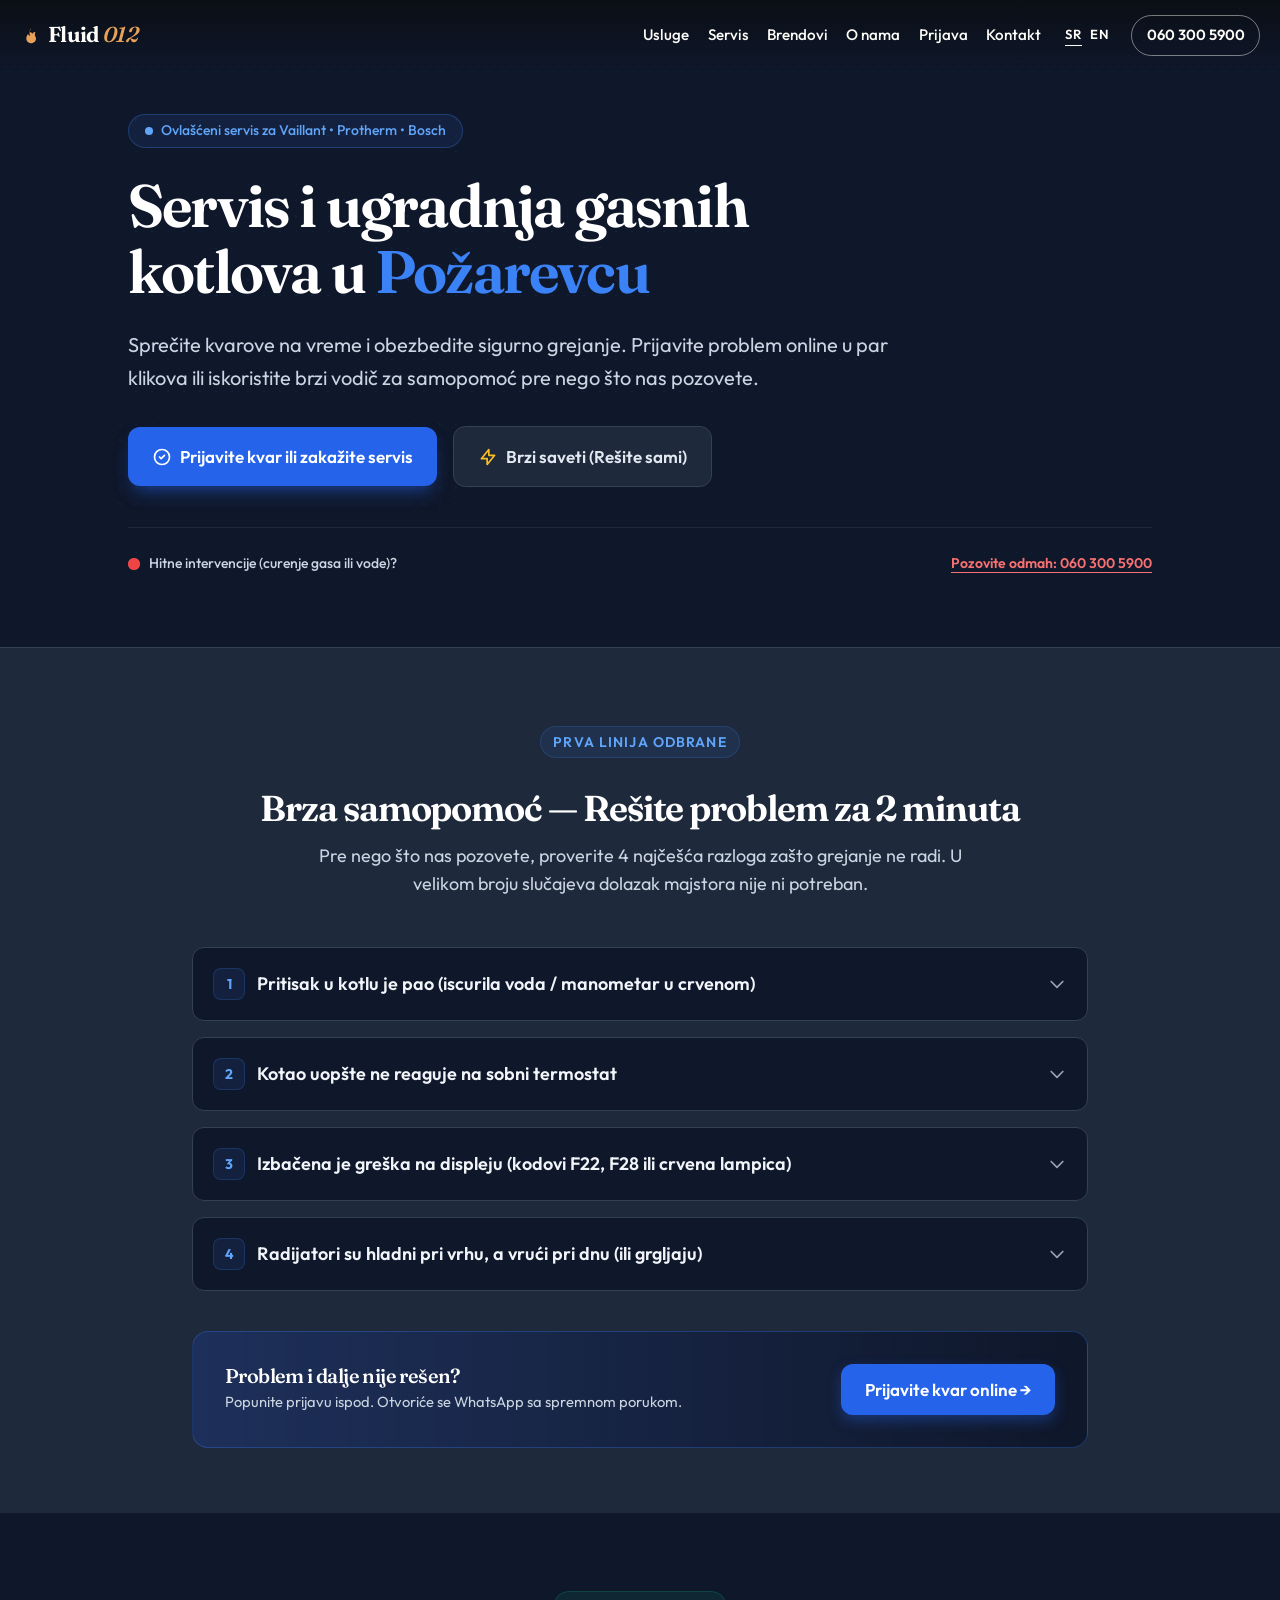
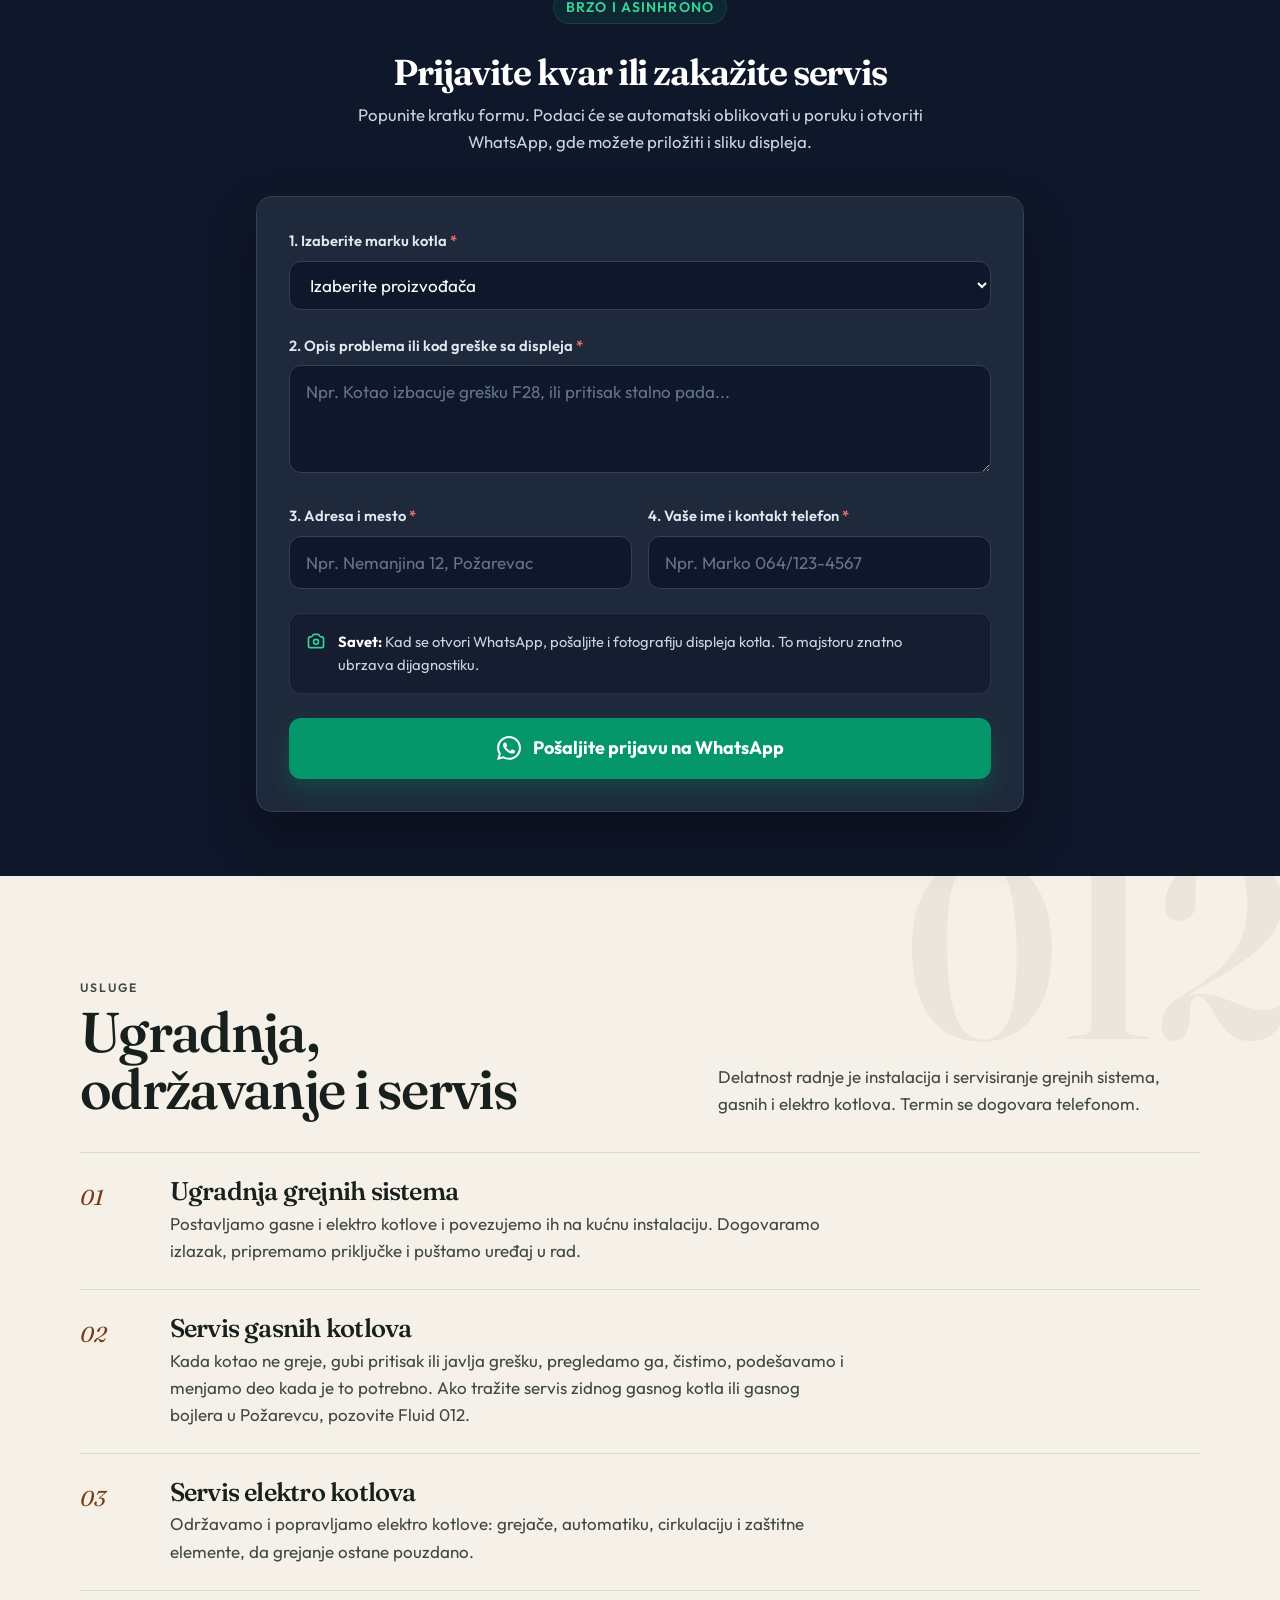
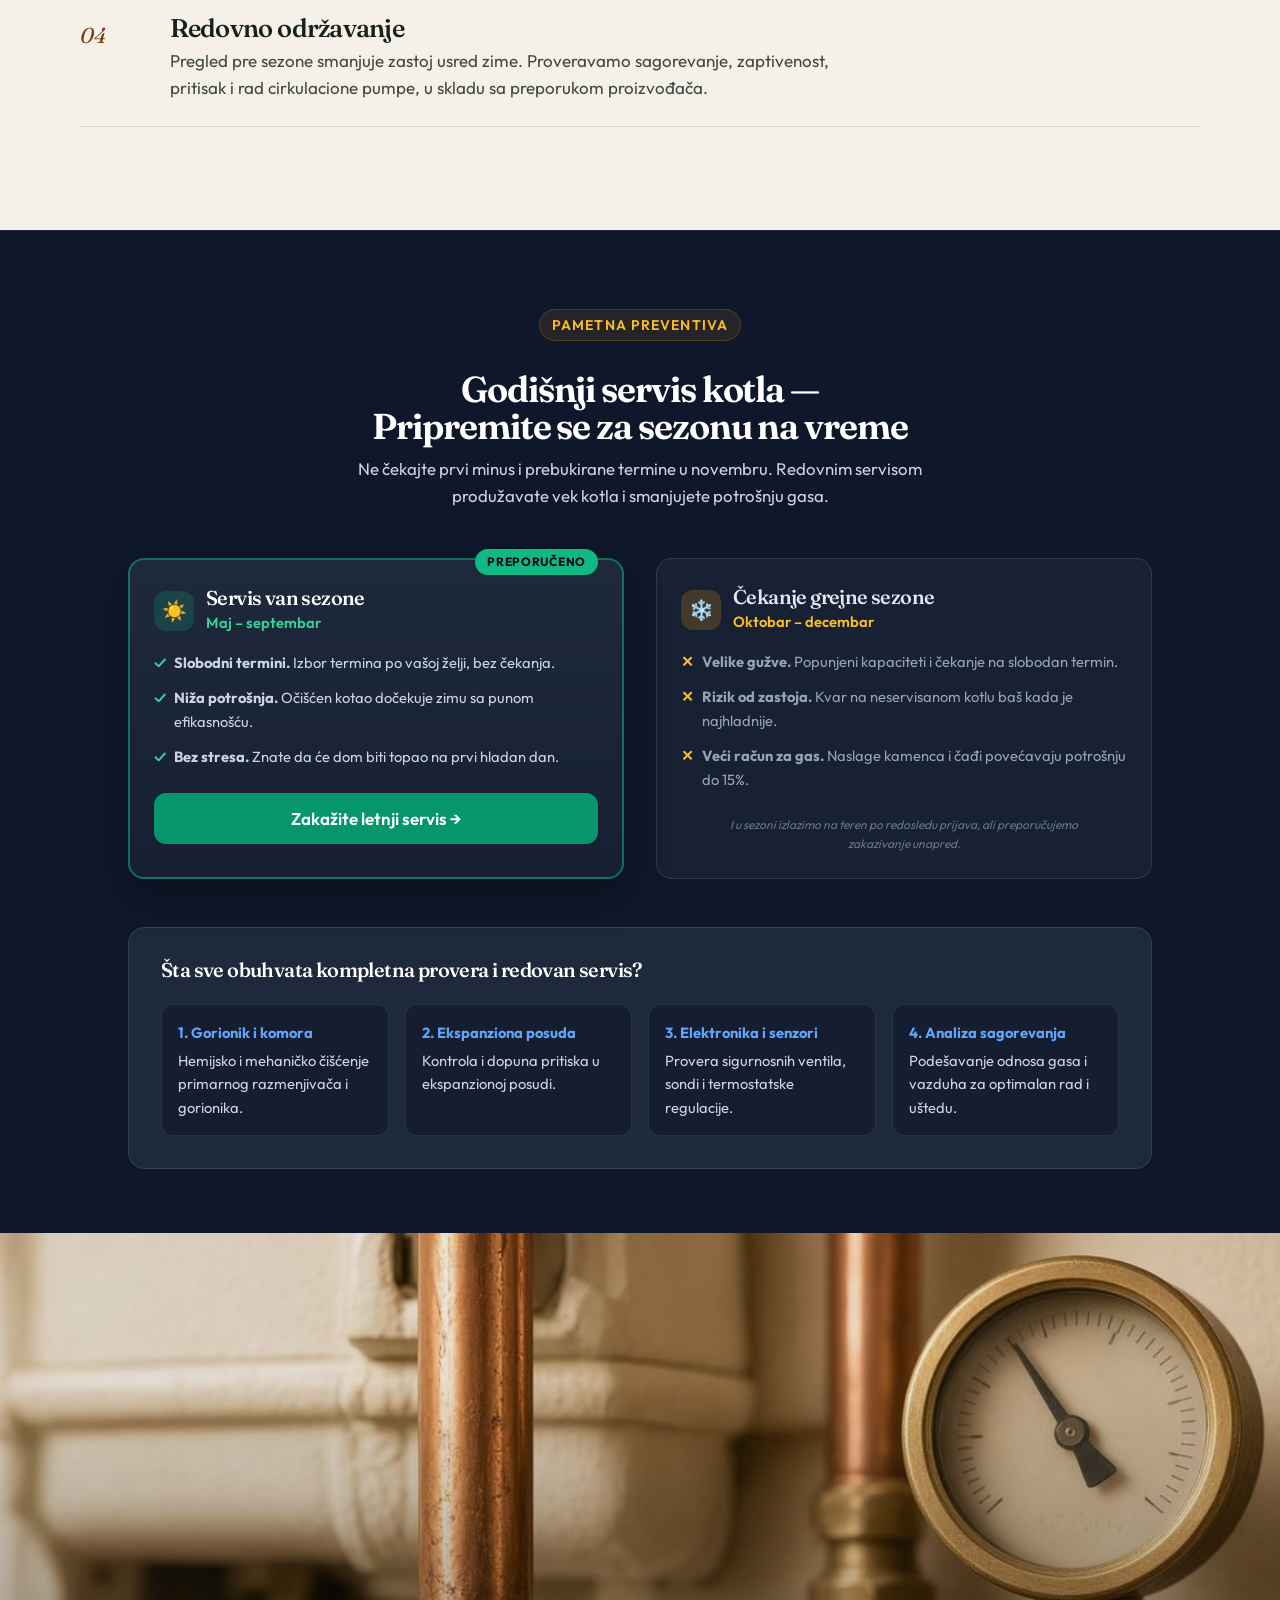
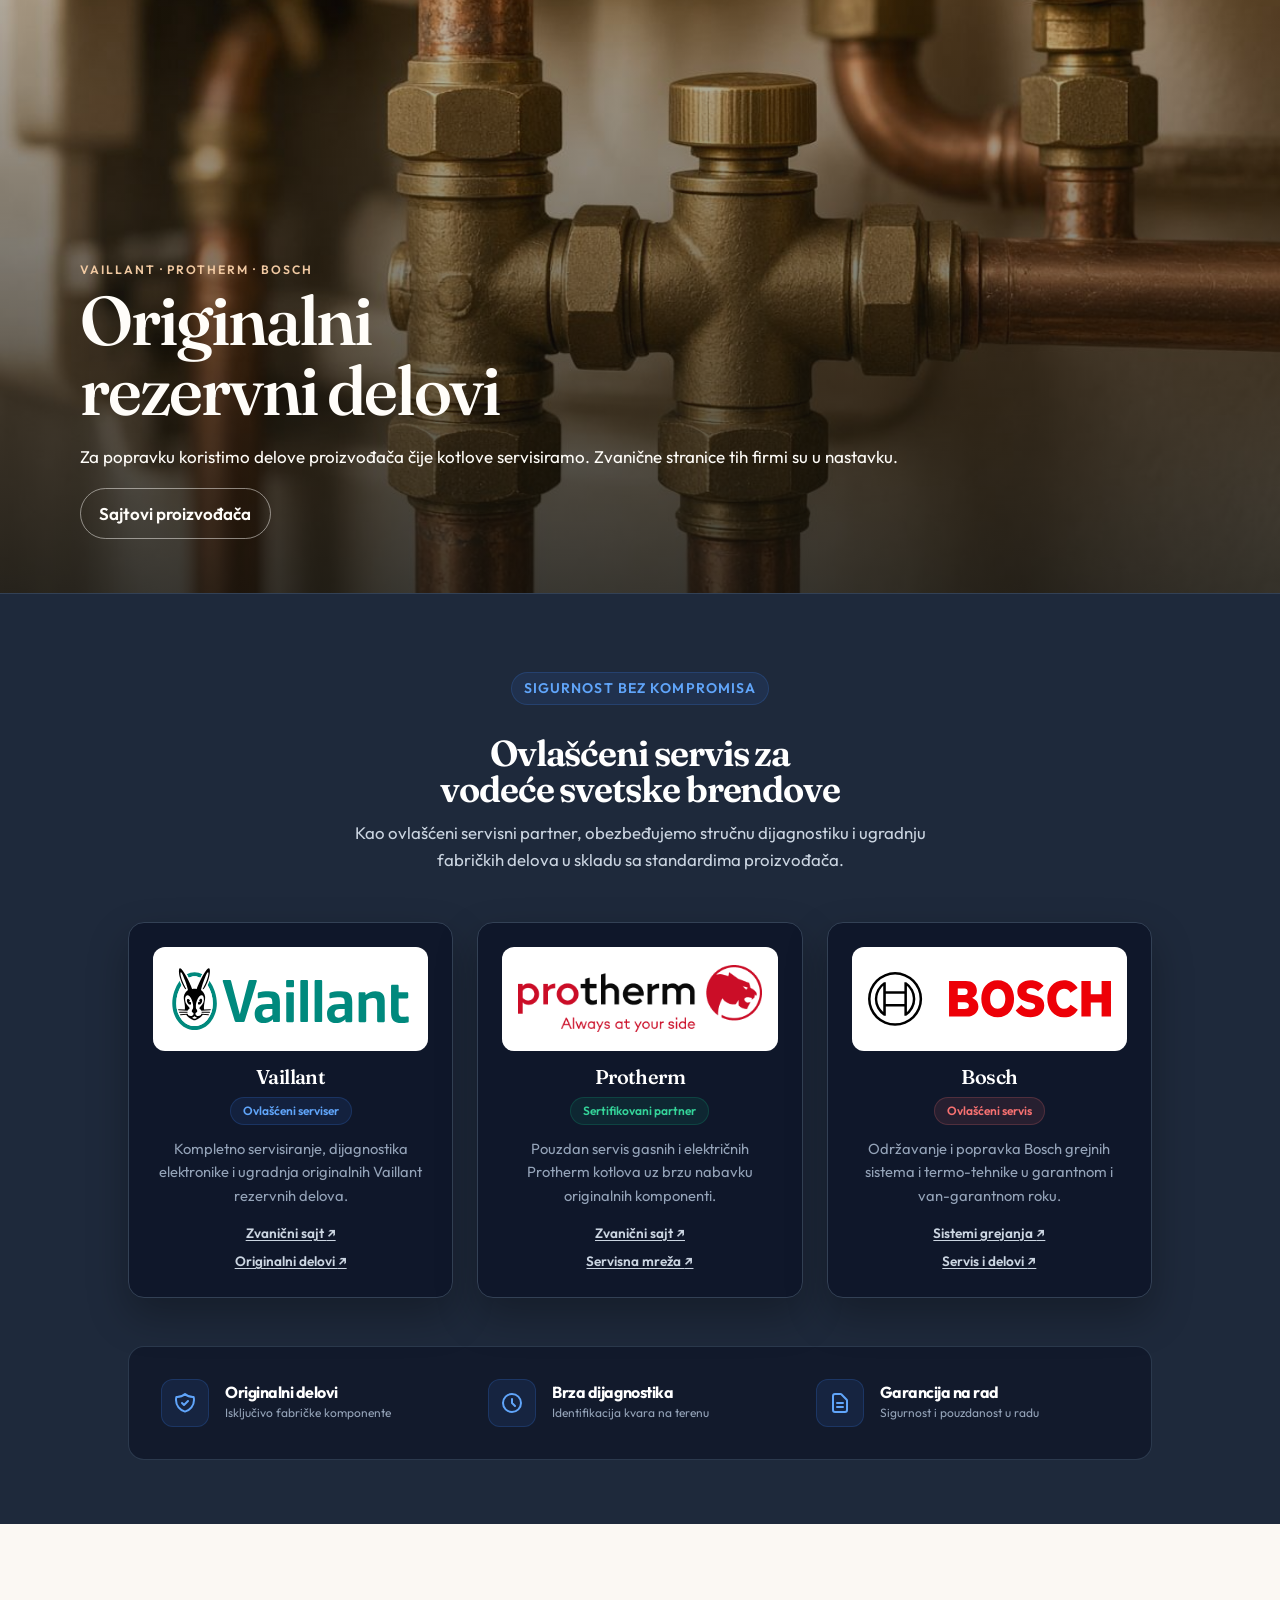
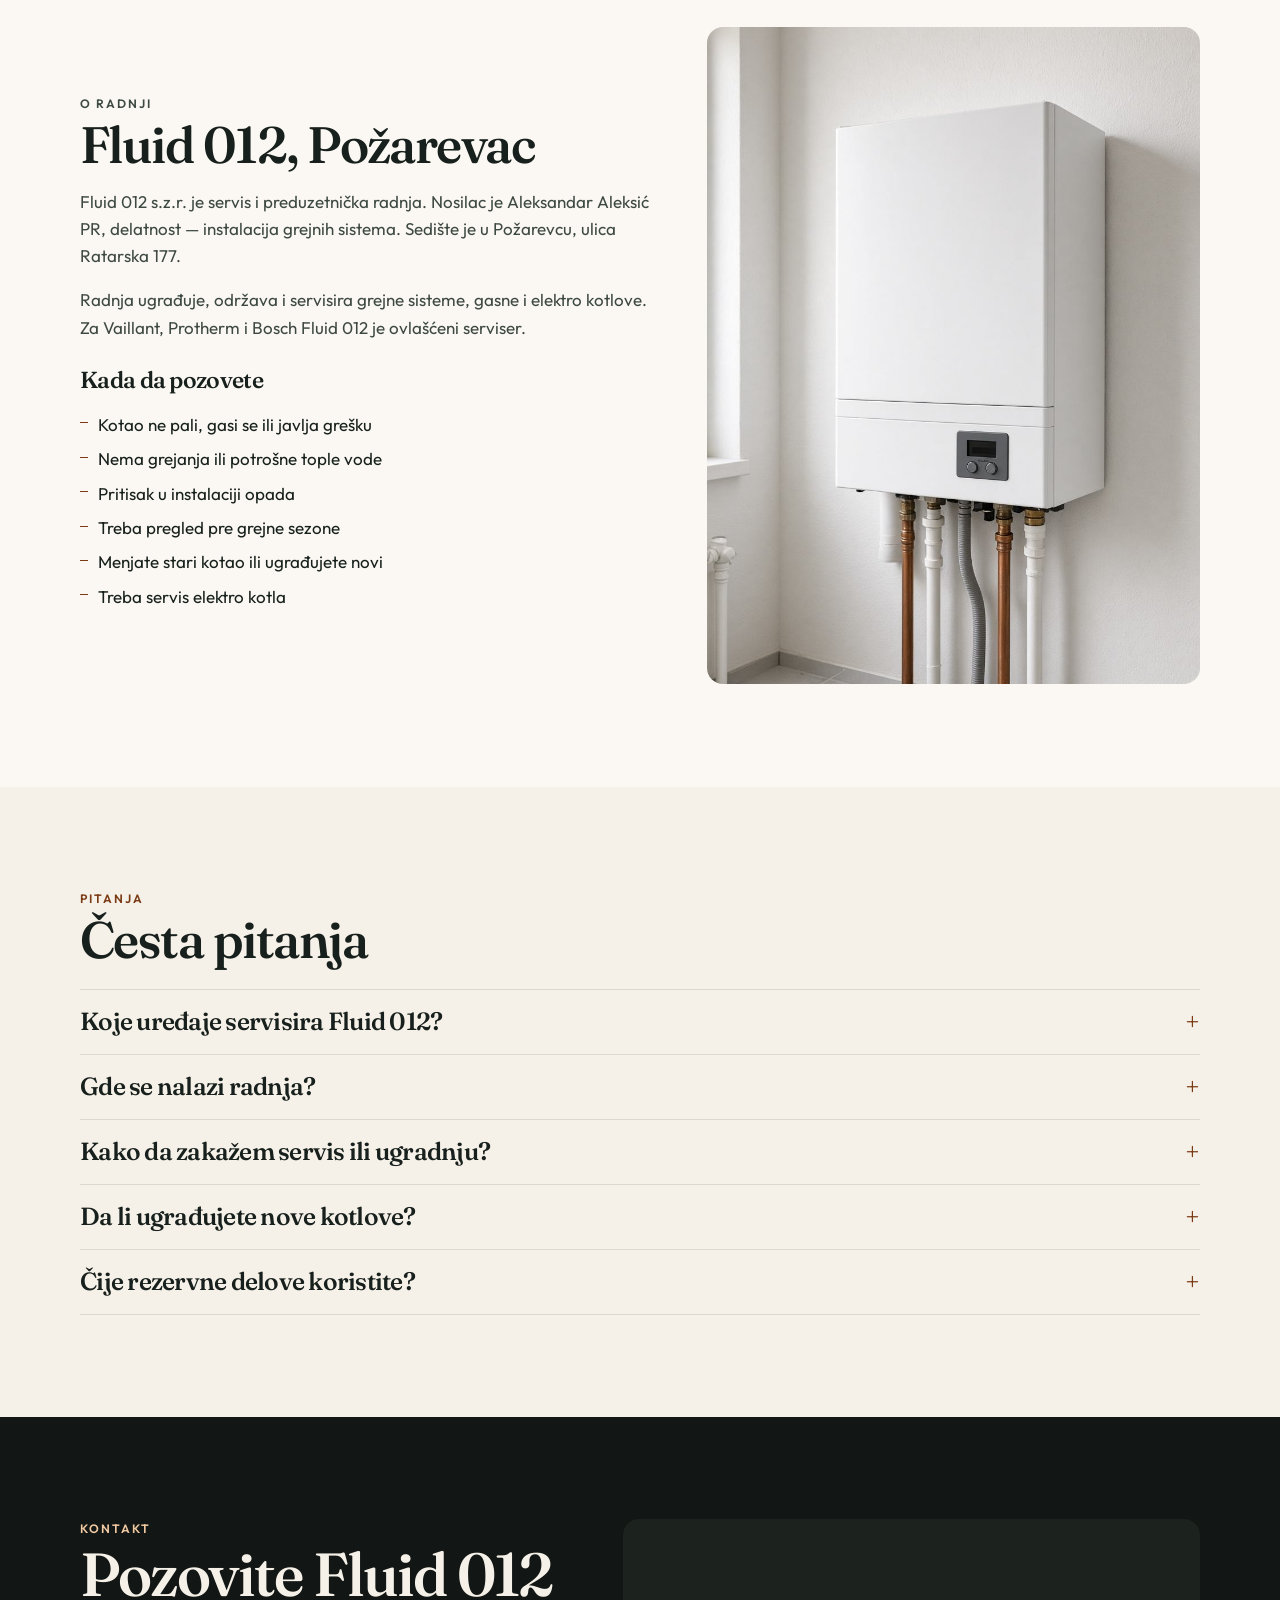
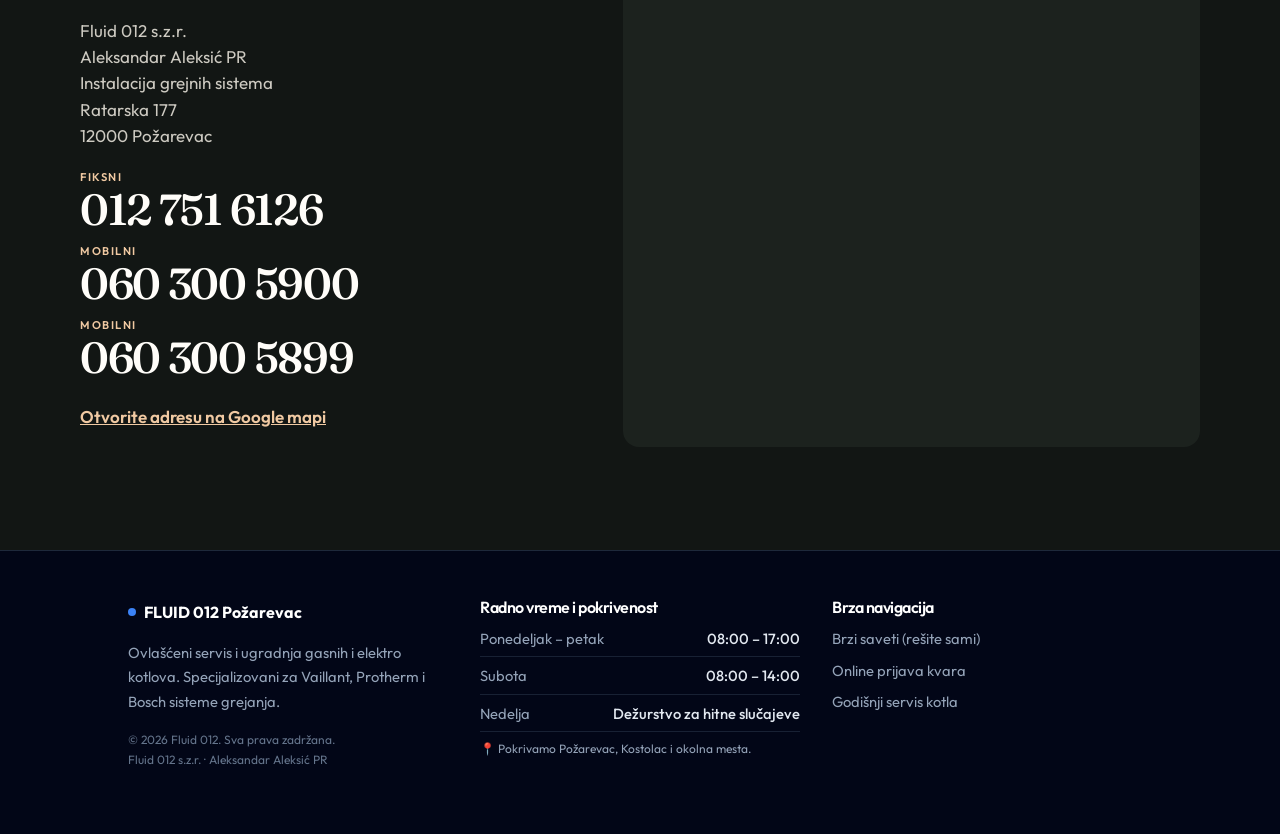
==== commit b5c6553d: "Objavi novi izgled početne strane Fluid 012. Prijava kvara ide na WhatsApp, a podnožje, godišnji ser" ====
--- a/index.html
+++ b/index.html
@@ -4,8 +4,8 @@
   <meta charset="utf-8">
   <meta name="viewport" content="width=device-width, initial-scale=1">
   <!-- Kada sajt dobije domen, u sitemap.xml i robots.txt zamenite SITE_DOMAIN. Kanonski i hreflang linkovi su od korena domena. -->
-  <title>Servis gasnih kotlova u Požarevcu | Fluid 012</title>
-  <meta name="description" content="Ugradnja, održavanje i servis gasnih i elektro kotlova u Požarevcu. Ovlašćeni servis Vaillant, Protherm i Bosch. Ratarska 177. Tel. 060 300 5900.">
+  <title>Servis gasnih kotlova Požarevac | Fluid 012</title>
+  <meta name="description" content="Ovlašćeni servis za Vaillant, Protherm i Bosch gasne kotlove u Požarevcu. Prijavite kvar online ili iskoristite brze savete za samopomoć.">
   <meta name="robots" content="index, follow, max-image-preview:large, max-snippet:-1, max-video-preview:-1">
   <meta name="author" content="Fluid 012">
   <meta name="theme-color" content="#101411">
@@ -22,24 +22,23 @@
   <meta property="og:locale" content="sr_RS">
   <meta property="og:locale:alternate" content="en_GB">
   <meta property="og:site_name" content="Fluid 012">
-  <meta property="og:title" content="Servis gasnih kotlova u Požarevcu | Fluid 012">
-  <meta property="og:description" content="Ugradnja, održavanje i servis gasnih i elektro kotlova. Ovlašćeni servis Vaillant, Protherm i Bosch. Ratarska 177, Požarevac.">
+  <meta property="og:title" content="Servis gasnih kotlova Požarevac | Fluid 012">
+  <meta property="og:description" content="Ovlašćeni servis za Vaillant, Protherm i Bosch gasne kotlove u Požarevcu. Prijavite kvar online ili iskoristite brze savete za samopomoć.">
   <meta property="og:url" content="/">
   <meta property="og:image" content="/images/og-fluid-012.jpg">
   <meta property="og:image:width" content="1200">
   <meta property="og:image:height" content="675">
   <meta property="og:image:alt" content="Krupni plan bakarnog izmenjivača i gorionika zidnog gasnog kotla">
   <meta name="twitter:card" content="summary_large_image">
-  <meta name="twitter:title" content="Servis gasnih kotlova u Požarevcu | Fluid 012">
-  <meta name="twitter:description" content="Ugradnja, održavanje i servis gasnih i elektro kotlova u Požarevcu. Vaillant, Protherm i Bosch.">
+  <meta name="twitter:title" content="Servis gasnih kotlova Požarevac | Fluid 012">
+  <meta name="twitter:description" content="Ovlašćeni servis za Vaillant, Protherm i Bosch gasne kotlove u Požarevcu. Prijavite kvar online ili iskoristite brze savete za samopomoć.">
   <meta name="twitter:image" content="/images/og-fluid-012.jpg">
   <link rel="icon" href="favicon.svg" type="image/svg+xml">
   <link rel="manifest" href="site.webmanifest">
-  <link rel="preload" as="image" href="images/servis-gasnog-kotla.jpg" fetchpriority="high">
   <link rel="preconnect" href="https://fonts.googleapis.com">
   <link rel="preconnect" href="https://fonts.gstatic.com" crossorigin>
   <link href="https://fonts.googleapis.com/css2?family=Fraunces:ital,opsz,wght@0,9..144,560;0,9..144,640;1,9..144,560&family=Outfit:wght@400;500;600&display=swap" rel="stylesheet">
-  <link rel="stylesheet" href="css/styles.css?v=5">
+  <link rel="stylesheet" href="css/styles.css?v=13">
   <script type="application/ld+json" id="ld">
   {
     "@context": "https://schema.org",
@@ -68,10 +67,24 @@
           "longitude": 21.1639427
         },
         "hasMap": "https://www.openstreetmap.org/?mlat=44.6286183&mlon=21.1639427#map=18/44.6286183/21.1639427",
-        "areaServed": {
-          "@type": "City",
-          "name": "Požarevac"
-        },
+        "areaServed": [
+          { "@type": "City", "name": "Požarevac" },
+          { "@type": "City", "name": "Kostolac" }
+        ],
+        "openingHoursSpecification": [
+          {
+            "@type": "OpeningHoursSpecification",
+            "dayOfWeek": ["Monday", "Tuesday", "Wednesday", "Thursday", "Friday"],
+            "opens": "08:00",
+            "closes": "17:00"
+          },
+          {
+            "@type": "OpeningHoursSpecification",
+            "dayOfWeek": "Saturday",
+            "opens": "08:00",
+            "closes": "14:00"
+          }
+        ],
         "slogan": "Servis i ugradnja gasnih kotlova u Požarevcu",
         "contactPoint": [
           {
@@ -143,8 +156,8 @@
         "@type": "WebPage",
         "@id": "/#stranica",
         "url": "/",
-        "name": "Servis gasnih kotlova u Požarevcu | Fluid 012",
-        "description": "Ugradnja, održavanje i servis gasnih i elektro kotlova u Požarevcu. Ovlašćeni servis Vaillant, Protherm i Bosch.",
+        "name": "Servis gasnih kotlova Požarevac | Fluid 012",
+        "description": "Ovlašćeni servis za Vaillant, Protherm i Bosch gasne kotlove u Požarevcu. Prijavite kvar online ili iskoristite brze savete za samopomoć.",
         "inLanguage": "sr",
         "isPartOf": { "@id": "/#biznis" },
         "about": { "@id": "/#biznis" },
@@ -182,7 +195,7 @@
             "name": "Kako da zakažem servis ili ugradnju?",
             "acceptedAnswer": {
               "@type": "Answer",
-              "text": "Pozovite 012 751 6126, 060 300 5900 ili 060 300 5899 i dogovorite termin."
+              "text": "Popunite prijavu na ovoj stranici. Otvoriće se WhatsApp na 060 300 5900 sa spremnom porukom. Možete i da pozovete 012 751 6126, 060 300 5900 ili 060 300 5899."
             }
           },
           {
@@ -198,7 +211,7 @@
             "name": "Čije rezervne delove koristite?",
             "acceptedAnswer": {
               "@type": "Answer",
-              "text": "Originalne rezervne delove proizvođača Vaillant, Protherm i Bosch. Zvanične stranice tih firmi nalaze se u odeljku Kotlovi i rezervni delovi."
+              "text": "Originalne rezervne delove proizvođača Vaillant, Protherm i Bosch. Zvanične stranice tih firmi nalaze se u odeljku Brendovi."
             }
           }
         ]
@@ -220,8 +233,10 @@
     </button>
     <nav class="site-nav" id="nav" data-nav aria-label="Glavno">
       <a href="#usluge">Usluge</a>
+      <a href="#redovan-servis">Servis</a>
       <a href="#brendovi">Brendovi</a>
       <a href="#o-nama">O nama</a>
+      <a href="#prijava-kvara">Prijava</a>
       <a href="#kontakt">Kontakt</a>
       <span class="lang">
         <a href="index.html" hreflang="sr" lang="sr" aria-current="page">SR</a>
@@ -233,21 +248,187 @@
 
   <main id="sadrzaj">
     <section class="hero" id="vrh" aria-labelledby="naslov">
-      <img class="hero__photo" src="images/servis-gasnog-kotla.jpg" width="1280" height="720" alt="Krupni plan bakarnog izmenjivača i gorionika zidnog gasnog kotla" fetchpriority="high" decoding="async">
-      <div class="hero__shade" aria-hidden="true"></div>
-      <div class="hero__inner wrap">
-        <p class="eyebrow eyebrow--light">Ovlašćeni servis · Požarevac</p>
-        <h1 id="naslov">Servis i ugradnja gasnih kotlova u <em>Požarevcu</em></h1>
-        <p class="hero__lead">Fluid 012 je radnja Aleksandra Aleksića za ugradnju, održavanje i servis grejnih sistema. Ovlašćeni servis za Vaillant, Protherm i Bosch, Ratarska 177.</p>
+      <div class="hero__grid" aria-hidden="true"></div>
+      <div class="hero__inner">
+        <p class="hero__badge">
+          <span class="hero__dot" aria-hidden="true"></span>
+          Ovlašćeni servis za Vaillant • Protherm • Bosch
+        </p>
+        <h1 id="naslov">Servis i ugradnja gasnih kotlova u <span class="hero__place">Požarevcu</span></h1>
+        <p class="hero__lead">Sprečite kvarove na vreme i obezbedite sigurno grejanje. Prijavite problem online u par klikova ili iskoristite brzi vodič za samopomoć pre nego što nas pozovete.</p>
         <div class="hero__actions">
-          <a class="btn btn--light" href="tel:+381603005900">Pozovite 060 300 5900</a>
-          <a class="btn btn--ghost" href="#usluge">Usluge</a>
-        </div>
-        <ul class="phone-row">
-          <li><a href="tel:+381127516126">012 751 6126</a></li>
-          <li><a href="tel:+381603005900">060 300 5900</a></li>
-          <li><a href="tel:+381603005899">060 300 5899</a></li>
-        </ul>
+          <a class="hero__btn hero__btn--primary" href="#prijava-kvara">
+            <svg aria-hidden="true" fill="none" stroke="currentColor" viewBox="0 0 24 24">
+              <path stroke-linecap="round" stroke-linejoin="round" stroke-width="2" d="M9 12l2 2 4-4m6 2a9 9 0 11-18 0 9 9 0 0118 0z"></path>
+            </svg>
+            Prijavite kvar ili zakažite servis
+          </a>
+          <a class="hero__btn hero__btn--secondary" href="#brza-dijagnostika">
+            <svg aria-hidden="true" fill="none" stroke="currentColor" viewBox="0 0 24 24">
+              <path stroke-linecap="round" stroke-linejoin="round" stroke-width="2" d="M13 10V3L4 14h7v7l9-11h-7z"></path>
+            </svg>
+            Brzi saveti (Rešite sami)
+          </a>
+        </div>
+        <div class="hero__urgent">
+          <p class="hero__urgent-label">
+            <span class="hero__ping" aria-hidden="true">
+              <span class="hero__ping-wave"></span>
+              <span class="hero__ping-core"></span>
+            </span>
+            Hitne intervencije (curenje gasa ili vode)?
+          </p>
+          <a href="tel:+381603005900">Pozovite odmah: 060 300 5900</a>
+        </div>
+      </div>
+    </section>
+
+    <section class="help" id="brza-dijagnostika" aria-labelledby="dijagnostika-naslov">
+      <div class="help__inner">
+        <p class="help__badge">Prva linija odbrane</p>
+        <h2 id="dijagnostika-naslov">Brza samopomoć — Rešite problem za 2 minuta</h2>
+        <p class="help__lead">Pre nego što nas pozovete, proverite 4 najčešća razloga zašto grejanje ne radi. U velikom broju slučajeva dolazak majstora nije ni potreban.</p>
+        <div class="help__list">
+          <details>
+            <summary>
+              <span class="help__row">
+              <span class="help__title">
+                <span class="help__n" aria-hidden="true">1</span>
+                Pritisak u kotlu je pao (iscurila voda / manometar u crvenom)
+              </span>
+              <svg class="help__chevron" aria-hidden="true" fill="none" stroke="currentColor" viewBox="0 0 24 24">
+                <path stroke-linecap="round" stroke-linejoin="round" stroke-width="2" d="M19 9l-7 7-7-7"></path>
+              </svg>
+              </span>
+            </summary>
+            <div class="help__body">
+              <p>Pogledajte manometar na kotlu (analogni sa kazaljkom ili digitalni na displeju). Ako je pritisak <strong>ispod 1,0 bar</strong> (obično treperi ili je u crvenom polju), sistem nema dovoljno vode.</p>
+              <div class="help__fix">
+                <strong>Brzo rešenje:</strong>
+                <ol class="help__steps">
+                  <li>Pronađite plavi ili crni ventil za dopunu vode sa donje strane kotla.</li>
+                  <li>Polako ga odvrnite dok kazaljka ili displej ne pokaže između <strong>1,2 i 1,5 bar</strong>.</li>
+                  <li>Dobro zatvorite ventil nakon dopune.</li>
+                </ol>
+              </div>
+            </div>
+          </details>
+          <details>
+            <summary>
+              <span class="help__row">
+              <span class="help__title">
+                <span class="help__n" aria-hidden="true">2</span>
+                Kotao uopšte ne reaguje na sobni termostat
+              </span>
+              <svg class="help__chevron" aria-hidden="true" fill="none" stroke="currentColor" viewBox="0 0 24 24">
+                <path stroke-linecap="round" stroke-linejoin="round" stroke-width="2" d="M19 9l-7 7-7-7"></path>
+              </svg>
+              </span>
+            </summary>
+            <div class="help__body">
+              <p>Ovo je najčešći problem na početku grejne sezone. Termostat izgleda kao da radi, ali nema dovoljnu snagu da pošalje signal kotlu.</p>
+              <div class="help__fix">
+                <strong>Brzo rešenje:</strong>
+                Zamenite baterije u sobnom termostatu (čak i ako ekran svetli). Uvek koristite nove <strong>alkalne baterije</strong> (AA ili AAA). U 80% slučajeva kotao će odmah krenuti sa radom.
+              </div>
+            </div>
+          </details>
+          <details>
+            <summary>
+              <span class="help__row">
+              <span class="help__title">
+                <span class="help__n" aria-hidden="true">3</span>
+                Izbačena je greška na displeju (kodovi F22, F28 ili crvena lampica)
+              </span>
+              <svg class="help__chevron" aria-hidden="true" fill="none" stroke="currentColor" viewBox="0 0 24 24">
+                <path stroke-linecap="round" stroke-linejoin="round" stroke-width="2" d="M19 9l-7 7-7-7"></path>
+              </svg>
+              </span>
+            </summary>
+            <div class="help__body">
+              <p>Do blokade dolazi zbog trenutnog pada pritiska gasa, nestanka struje ili vazduha u sistemu.</p>
+              <div class="help__fix">
+                <strong>Brzo rešenje:</strong>
+                Pritisnite i držite dugme <strong>Reset</strong> (ili dugme sa simbolom plamena ili precrtane munje) tačno <strong>3 sekunde</strong>. Nemojte resetovati kotao više od 2 puta zaredom. Ako se greška ponovi, potreban je pregled servisa.
+              </div>
+            </div>
+          </details>
+          <details>
+            <summary>
+              <span class="help__row">
+              <span class="help__title">
+                <span class="help__n" aria-hidden="true">4</span>
+                Radijatori su hladni pri vrhu, a vrući pri dnu (ili grgljaju)
+              </span>
+              <svg class="help__chevron" aria-hidden="true" fill="none" stroke="currentColor" viewBox="0 0 24 24">
+                <path stroke-linecap="round" stroke-linejoin="round" stroke-width="2" d="M19 9l-7 7-7-7"></path>
+              </svg>
+              </span>
+            </summary>
+            <div class="help__body">
+              <p>U radijatoru se nakupio vazduh koji sprečava cirkulaciju tople vode u gornjoj zoni.</p>
+              <div class="help__fix">
+                <strong>Brzo rešenje:</strong>
+                Iskoristite ključić za odzračivanje radijatora. Odvrnite ventil na bočnoj strani radijatora dok ne izađe sav vazduh i ne krene tanki mlaz vode. Nakon toga proverite pritisak na kotlu i dopunite ga ako je pao.
+              </div>
+            </div>
+          </details>
+        </div>
+        <div class="help__next">
+          <div>
+            <h3>Problem i dalje nije rešen?</h3>
+            <p>Popunite prijavu ispod. Otvoriće se WhatsApp sa spremnom porukom.</p>
+          </div>
+          <a class="help__cta" href="#prijava-kvara">Prijavite kvar online →</a>
+        </div>
+      </div>
+    </section>
+
+    <section class="report" id="prijava-kvara" aria-labelledby="prijava-naslov">
+      <div class="report__inner">
+        <p class="report__badge">Brzo i asinhrono</p>
+        <h2 id="prijava-naslov">Prijavite kvar ili zakažite servis</h2>
+        <p class="report__lead">Popunite kratku formu. Podaci će se automatski oblikovati u poruku i otvoriti WhatsApp, gde možete priložiti i sliku displeja.</p>
+        <form class="report__form" data-whatsapp>
+          <div>
+            <label for="markaKotla">1. Izaberite marku kotla <span class="report__req">*</span></label>
+            <select id="markaKotla" name="marka" required>
+              <option value="" disabled selected>Izaberite proizvođača</option>
+              <option value="Vaillant">Vaillant</option>
+              <option value="Protherm">Protherm</option>
+              <option value="Bosch">Bosch</option>
+              <option value="Elektro kotao">Elektro kotao (bilo koja marka)</option>
+              <option value="Drugi gasni kotao">Drugi gasni kotao</option>
+            </select>
+          </div>
+          <div>
+            <label for="opisKvara">2. Opis problema ili kod greške sa displeja <span class="report__req">*</span></label>
+            <textarea id="opisKvara" name="opis" rows="3" required placeholder="Npr. Kotao izbacuje grešku F28, ili pritisak stalno pada..."></textarea>
+          </div>
+          <div class="report__row">
+            <div>
+              <label for="adresa">3. Adresa i mesto <span class="report__req">*</span></label>
+              <input id="adresa" name="adresa" type="text" required autocomplete="street-address" placeholder="Npr. Nemanjina 12, Požarevac">
+            </div>
+            <div>
+              <label for="imeTelefon">4. Vaše ime i kontakt telefon <span class="report__req">*</span></label>
+              <input id="imeTelefon" name="klijent" type="text" required autocomplete="name" placeholder="Npr. Marko 064/123-4567">
+            </div>
+          </div>
+          <p class="report__tip">
+            <svg aria-hidden="true" viewBox="0 0 24 24" fill="none" stroke="currentColor">
+              <path stroke-linecap="round" stroke-linejoin="round" stroke-width="2" d="M3 9a2 2 0 012-2h0.93a2 2 0 001.664-.89l.812-1.22A2 2 0 0110.07 4h3.86a2 2 0 011.664.89l.812 1.22A2 2 0 0018.07 7H19a2 2 0 012 2v9a2 2 0 01-2 2H5a2 2 0 01-2-2V9z"></path>
+              <path stroke-linecap="round" stroke-linejoin="round" stroke-width="2" d="M15 13a3 3 0 11-6 0 3 3 0 016 0z"></path>
+            </svg>
+            <span><strong>Savet:</strong> Kad se otvori WhatsApp, pošaljite i fotografiju displeja kotla. To majstoru znatno ubrzava dijagnostiku.</span>
+          </p>
+          <button type="submit">
+            <svg aria-hidden="true" viewBox="0 0 24 24">
+              <path d="M.057 24l1.687-6.163c-1.041-1.804-1.588-3.849-1.587-5.946.003-6.556 5.338-11.891 11.893-11.891 3.181.001 6.167 1.24 8.413 3.488 2.245 2.248 3.481 5.236 3.48 8.414-.003 6.557-5.338 11.892-11.893 11.892-1.99-.001-3.951-.5-5.688-1.448l-6.305 1.654zm6.597-3.807c1.676.995 3.276 1.591 5.392 1.592 5.448 0 9.886-4.434 9.889-9.885.002-5.462-4.415-9.89-9.881-9.892-5.452 0-9.887 4.434-9.889 9.884-.001 2.225.651 3.891 1.746 5.634l-.999 3.648 3.742-.981zm11.387-5.464c-.074-.124-.272-.198-.57-.347-.297-.149-1.758-.868-2.031-.967-.272-.099-.47-.149-.669.149-.198.297-.768.967-.941 1.165-.173.198-.347.223-.644.074-.297-.149-1.255-.462-2.39-1.475-.883-.788-1.48-1.761-1.653-2.059-.173-.297-.018-.458.13-.606.134-.133.297-.347.446-.521.151-.172.2-.296.3-.495.099-.198.05-.372-.025-.521-.075-.148-.669-1.611-.916-2.206-.242-.579-.487-.501-.669-.51l-.57-.01c-.198 0-.52.074-.792.372s-1.04 1.016-1.04 2.479 1.065 2.876 1.213 3.074c.149.198 2.095 3.2 5.076 4.487.709.306 1.263.489 1.694.626.712.226 1.36.194 1.872.118.572-.085 1.758-.719 2.006-1.413.248-.695.248-1.29.173-1.414z"/>
+            </svg>
+            Pošaljite prijavu na WhatsApp
+          </button>
+        </form>
       </div>
     </section>
 
@@ -302,6 +483,56 @@
       </div>
     </section>
 
+    <section class="annual" id="redovan-servis" aria-labelledby="servis-naslov">
+      <div class="annual__inner">
+        <p class="annual__badge">Pametna preventiva</p>
+        <h2 id="servis-naslov">Godišnji servis kotla — Pripremite se za sezonu na vreme</h2>
+        <p class="annual__lead">Ne čekajte prvi minus i prebukirane termine u novembru. Redovnim servisom produžavate vek kotla i smanjujete potrošnju gasa.</p>
+        <div class="season">
+          <article class="season__card season__card--best">
+            <p class="season__flag">Preporučeno</p>
+            <div class="season__head">
+              <span class="season__icon season__icon--sun" aria-hidden="true">☀️</span>
+              <div>
+                <h3>Servis van sezone</h3>
+                <p class="season__when season__when--good">Maj – septembar</p>
+              </div>
+            </div>
+            <ul class="season__list">
+              <li><span aria-hidden="true">✓</span><span><strong>Slobodni termini.</strong> Izbor termina po vašoj želji, bez čekanja.</span></li>
+              <li><span aria-hidden="true">✓</span><span><strong>Niža potrošnja.</strong> Očišćen kotao dočekuje zimu sa punom efikasnošću.</span></li>
+              <li><span aria-hidden="true">✓</span><span><strong>Bez stresa.</strong> Znate da će dom biti topao na prvi hladan dan.</span></li>
+            </ul>
+            <a class="season__cta" href="#prijava-kvara">Zakažite letnji servis →</a>
+          </article>
+          <article class="season__card">
+            <div class="season__head">
+              <span class="season__icon season__icon--snow" aria-hidden="true">❄️</span>
+              <div>
+                <h3>Čekanje grejne sezone</h3>
+                <p class="season__when season__when--busy">Oktobar – decembar</p>
+              </div>
+            </div>
+            <ul class="season__list">
+              <li><span aria-hidden="true">✕</span><span><strong>Velike gužve.</strong> Popunjeni kapaciteti i čekanje na slobodan termin.</span></li>
+              <li><span aria-hidden="true">✕</span><span><strong>Rizik od zastoja.</strong> Kvar na neservisanom kotlu baš kada je najhladnije.</span></li>
+              <li><span aria-hidden="true">✕</span><span><strong>Veći račun za gas.</strong> Naslage kamenca i čađi povećavaju potrošnju do 15%.</span></li>
+            </ul>
+            <p class="season__note">I u sezoni izlazimo na teren po redosledu prijava, ali preporučujemo zakazivanje unapred.</p>
+          </article>
+        </div>
+        <div class="annual__scope">
+          <h3>Šta sve obuhvata kompletna provera i redovan servis?</h3>
+          <ul class="scope">
+            <li><strong>1. Gorionik i komora</strong> Hemijsko i mehaničko čišćenje primarnog razmenjivača i gorionika.</li>
+            <li><strong>2. Ekspanziona posuda</strong> Kontrola i dopuna pritiska u ekspanzionoj posudi.</li>
+            <li><strong>3. Elektronika i senzori</strong> Provera sigurnosnih ventila, sondi i termostatske regulacije.</li>
+            <li><strong>4. Analiza sagorevanja</strong> Podešavanje odnosa gasa i vazduha za optimalan rad i uštedu.</li>
+          </ul>
+        </div>
+      </div>
+    </section>
+
     <section class="band" aria-labelledby="delovi-naslov">
       <img src="images/rezervni-delovi-grejanje.jpg" width="1152" height="864" alt="Krupni plan bakarnih cevi, ventila i manometra na grejnoj instalaciji" loading="lazy" decoding="async">
       <div class="band__shade" aria-hidden="true"></div>
@@ -315,44 +546,78 @@
       </div>
     </section>
 
-    <section class="section brands" id="brendovi" aria-labelledby="brendovi-naslov">
-      <div class="wrap">
-        <div class="section-head">
-          <div>
-            <p class="eyebrow">Proizvođači</p>
-            <h2 id="brendovi-naslov">Kotlovi i rezervni delovi</h2>
-          </div>
-          <p>U Požarevcu je Fluid 012 ovlašćeni servis za Vaillant, Protherm i Bosch. Linkovi vode na zvanične stranice proizvođača.</p>
-        </div>
+    <section class="brands" id="brendovi" aria-labelledby="brendovi-naslov">
+      <div class="brands__inner">
+        <p class="brands__badge">Sigurnost bez kompromisa</p>
+        <h2 id="brendovi-naslov">Ovlašćeni servis za vodeće svetske brendove</h2>
+        <p class="brands__lead">Kao ovlašćeni servisni partner, obezbeđujemo stručnu dijagnostiku i ugradnju fabričkih delova u skladu sa standardima proizvođača.</p>
         <div class="brand-grid">
           <article class="brand">
-            <p class="eyebrow">Ovlašćeni servis</p>
+            <div class="brand__logo">
+              <img src="images/logos/vaillant.svg" alt="" width="288" height="82">
+            </div>
             <h3>Vaillant</h3>
-            <p>Sistemi za grejanje. Fluid 012 servisira njihove gasne kotlove i ugrađuje originalne rezervne delove.</p>
+            <p class="brand__tag brand__tag--blue">Ovlašćeni serviser</p>
+            <p>Kompletno servisiranje, dijagnostika elektronike i ugradnja originalnih Vaillant rezervnih delova.</p>
             <div class="brand__links">
-              <a href="https://www.vaillant.rs/" target="_blank" rel="noopener noreferrer">Zvanični sajt Vaillant <span aria-hidden="true">↗</span><span class="sr-only"> (otvara se u novom prozoru)</span></a>
-              <a href="https://www.vaillant.rs/servis/treba-vam-popravka-tu-smo-da-vas-podrzimo/" target="_blank" rel="noopener noreferrer">Originalni rezervni delovi <span aria-hidden="true">↗</span><span class="sr-only"> (otvara se u novom prozoru)</span></a>
+              <a href="https://www.vaillant.rs/" target="_blank" rel="noopener noreferrer">Zvanični sajt <span aria-hidden="true">↗</span><span class="sr-only"> Vaillant (otvara se u novom prozoru)</span></a>
+              <a href="https://www.vaillant.rs/servis/treba-vam-popravka-tu-smo-da-vas-podrzimo/" target="_blank" rel="noopener noreferrer">Originalni delovi <span aria-hidden="true">↗</span><span class="sr-only"> Vaillant (otvara se u novom prozoru)</span></a>
             </div>
           </article>
           <article class="brand">
-            <p class="eyebrow">Ovlašćeni servis</p>
+            <div class="brand__logo">
+              <img src="images/logos/protherm.png" alt="" width="320" height="120">
+            </div>
             <h3>Protherm</h3>
-            <p>Brend Vaillant grupe, prisutan na tržištu Srbije. Servis kotlova i snabdevanje originalnim delovima ide preko ovlašćene mreže.</p>
+            <p class="brand__tag brand__tag--green">Sertifikovani partner</p>
+            <p>Pouzdan servis gasnih i električnih Protherm kotlova uz brzu nabavku originalnih komponenti.</p>
             <div class="brand__links">
-              <a href="https://protherm.rs/" target="_blank" rel="noopener noreferrer">Zvanični sajt Protherm <span aria-hidden="true">↗</span><span class="sr-only"> (otvara se u novom prozoru)</span></a>
-              <a href="https://protherm.rs/servis/servis/" target="_blank" rel="noopener noreferrer">Servisna mreža Protherm <span aria-hidden="true">↗</span><span class="sr-only"> (otvara se u novom prozoru)</span></a>
+              <a href="https://protherm.rs/" target="_blank" rel="noopener noreferrer">Zvanični sajt <span aria-hidden="true">↗</span><span class="sr-only"> Protherm (otvara se u novom prozoru)</span></a>
+              <a href="https://protherm.rs/servis/servis/" target="_blank" rel="noopener noreferrer">Servisna mreža <span aria-hidden="true">↗</span><span class="sr-only"> Protherm (otvara se u novom prozoru)</span></a>
             </div>
           </article>
           <article class="brand">
-            <p class="eyebrow">Ovlašćeni servis</p>
+            <div class="brand__logo">
+              <img src="images/logos/bosch.svg" alt="" width="216" height="48">
+            </div>
             <h3>Bosch</h3>
-            <p>Bosch Home Comfort: gasni i elektro kotlovi. Tehnička podrška i servisna organizacija na zvaničnom sajtu za Srbiju.</p>
+            <p class="brand__tag brand__tag--red">Ovlašćeni servis</p>
+            <p>Održavanje i popravka Bosch grejnih sistema i termo-tehnike u garantnom i van-garantnom roku.</p>
             <div class="brand__links">
-              <a href="https://www.bosch-homecomfort.com/rs/sr/ocs/rezidencijalni-objekti/sistemi-grejanja-18047456-c/" target="_blank" rel="noopener noreferrer">Bosch sistemi grejanja <span aria-hidden="true">↗</span><span class="sr-only"> (otvara se u novom prozoru)</span></a>
-              <a href="https://www.bosch-homecomfort.com/rs/sr/rezidencijalni-objekti/servis-i-podrska/tehnicka-podrska-i-servis/" target="_blank" rel="noopener noreferrer">Servis i rezervni delovi <span aria-hidden="true">↗</span><span class="sr-only"> (otvara se u novom prozoru)</span></a>
+              <a href="https://www.bosch-homecomfort.com/rs/sr/ocs/rezidencijalni-objekti/sistemi-grejanja-18047456-c/" target="_blank" rel="noopener noreferrer">Sistemi grejanja <span aria-hidden="true">↗</span><span class="sr-only"> Bosch (otvara se u novom prozoru)</span></a>
+              <a href="https://www.bosch-homecomfort.com/rs/sr/rezidencijalni-objekti/servis-i-podrska/tehnicka-podrska-i-servis/" target="_blank" rel="noopener noreferrer">Servis i delovi <span aria-hidden="true">↗</span><span class="sr-only"> Bosch (otvara se u novom prozoru)</span></a>
             </div>
           </article>
         </div>
+        <ul class="trust">
+          <li>
+            <span class="trust__icon" aria-hidden="true">
+              <svg viewBox="0 0 24 24" fill="none" stroke="currentColor"><path stroke-linecap="round" stroke-linejoin="round" stroke-width="2" d="M9 12l2 2 4-4m5.618-4.016A11.955 11.955 0 0112 2.944a11.955 11.955 0 01-8.618 3.04A12.02 12.02 0 003 9c0 5.591 3.824 10.29 9 11.622 5.176-1.332 9-6.03 9-11.622 0-1.042-.133-2.052-.382-3.016z"></path></svg>
+            </span>
+            <div>
+              <h3>Originalni delovi</h3>
+              <p>Isključivo fabričke komponente</p>
+            </div>
+          </li>
+          <li>
+            <span class="trust__icon" aria-hidden="true">
+              <svg viewBox="0 0 24 24" fill="none" stroke="currentColor"><path stroke-linecap="round" stroke-linejoin="round" stroke-width="2" d="M12 8v4l3 3m6-3a9 9 0 11-18 0 9 9 0 0118 0z"></path></svg>
+            </span>
+            <div>
+              <h3>Brza dijagnostika</h3>
+              <p>Identifikacija kvara na terenu</p>
+            </div>
+          </li>
+          <li>
+            <span class="trust__icon" aria-hidden="true">
+              <svg viewBox="0 0 24 24" fill="none" stroke="currentColor"><path stroke-linecap="round" stroke-linejoin="round" stroke-width="2" d="M9 12h6m-6 4h6m2 5H7a2 2 0 01-2-2V5a2 2 0 012-2h5.586a1 1 0 01.707.293l5.414 5.414a1 1 0 01.293.707V19a2 2 0 01-2 2z"></path></svg>
+            </span>
+            <div>
+              <h3>Garancija na rad</h3>
+              <p>Sigurnost i pouzdanost u radu</p>
+            </div>
+          </li>
+        </ul>
       </div>
     </section>
 
@@ -393,7 +658,7 @@
         </details>
         <details>
           <summary><h3>Kako da zakažem servis ili ugradnju?</h3></summary>
-          <p>Pozovite <a href="tel:+381127516126">012 751 6126</a>, <a href="tel:+381603005900">060 300 5900</a> ili <a href="tel:+381603005899">060 300 5899</a> i dogovorite termin.</p>
+          <p>Popunite <a href="#prijava-kvara">prijavu</a>. Otvoriće se WhatsApp na <a href="tel:+381603005900">060 300 5900</a> sa spremnom porukom. Možete i da pozovete <a href="tel:+381127516126">012 751 6126</a>, <a href="tel:+381603005900">060 300 5900</a> ili <a href="tel:+381603005899">060 300 5899</a>.</p>
         </details>
         <details>
           <summary><h3>Da li ugrađujete nove kotlove?</h3></summary>
@@ -401,7 +666,7 @@
         </details>
         <details>
           <summary><h3>Čije rezervne delove koristite?</h3></summary>
-          <p>Originalne rezervne delove proizvođača Vaillant, Protherm i Bosch. Zvanične stranice tih firmi nalaze se u odeljku <a href="#brendovi">Kotlovi i rezervni delovi</a>.</p>
+          <p>Originalne rezervne delove proizvođača Vaillant, Protherm i Bosch. Zvanične stranice tih firmi nalaze se u odeljku <a href="#brendovi">Brendovi</a>.</p>
         </details>
       </div>
     </section>
@@ -433,37 +698,51 @@
   </main>
 
   <footer class="site-footer">
-    <div class="wrap footer__grid">
+    <div class="footer__grid">
       <div>
-        <strong>Fluid 012 s.z.r.</strong>
-        <p>Aleksandar Aleksić PR<br>Instalacija grejnih sistema</p>
-        <p>Ratarska 177<br>12000 Požarevac</p>
+        <p class="footer__brand"><span class="footer__dot" aria-hidden="true"></span> FLUID 012 Požarevac</p>
+        <p>Ovlašćeni servis i ugradnja gasnih i elektro kotlova. Specijalizovani za Vaillant, Protherm i Bosch sisteme grejanja.</p>
+        <p class="footer__legal">© <span data-year>2026</span> Fluid 012. Sva prava zadržana.<br>Fluid 012 s.z.r. · Aleksandar Aleksić PR</p>
       </div>
       <div>
-        <strong>Na stranici</strong>
+        <h2>Radno vreme i pokrivenost</h2>
+        <dl class="hours">
+          <div>
+            <dt>Ponedeljak – petak</dt>
+            <dd>08:00 – 17:00</dd>
+          </div>
+          <div>
+            <dt>Subota</dt>
+            <dd>08:00 – 14:00</dd>
+          </div>
+          <div>
+            <dt>Nedelja</dt>
+            <dd class="hours__alert">Dežurstvo za hitne slučajeve</dd>
+          </div>
+        </dl>
+        <p class="footer__area"><span aria-hidden="true">📍 </span>Pokrivamo Požarevac, Kostolac i okolna mesta.</p>
+      </div>
+      <nav aria-label="Brza navigacija">
+        <h2>Brza navigacija</h2>
         <ul>
-          <li><a href="#usluge">Usluge</a></li>
-          <li><a href="#brendovi">Brendovi</a></li>
-          <li><a href="#o-nama">O nama</a></li>
-          <li><a href="#pitanja">Česta pitanja</a></li>
-          <li><a href="#kontakt">Kontakt</a></li>
-          <li><a href="en/index.html" hreflang="en" lang="en">English</a></li>
+          <li><a href="#brza-dijagnostika">Brzi saveti (rešite sami)</a></li>
+          <li><a href="#prijava-kvara">Online prijava kvara</a></li>
+          <li><a href="#redovan-servis">Godišnji servis kotla</a></li>
         </ul>
-      </div>
-      <div>
-        <strong>Proizvođači</strong>
-        <ul>
-          <li><a href="https://www.vaillant.rs/" target="_blank" rel="noopener noreferrer">Vaillant</a></li>
-          <li><a href="https://protherm.rs/" target="_blank" rel="noopener noreferrer">Protherm</a></li>
-          <li><a href="https://www.bosch-homecomfort.com/rs/sr/ocs/rezidencijalni-objekti/sistemi-grejanja-18047456-c/" target="_blank" rel="noopener noreferrer">Bosch Home Comfort</a></li>
-        </ul>
-      </div>
-    </div>
-    <div class="wrap legal">
-      <p>© <span data-year>2026</span> Fluid 012 s.z.r. · Aleksandar Aleksić PR. Servis i ugradnja gasnih kotlova, Požarevac.</p>
+      </nav>
     </div>
   </footer>
-  <a class="callbar" href="tel:+381603005900">Pozovite · 060 300 5900</a>
-  <script src="js/main.js"></script>
+  <nav class="callbar" aria-label="Brze radnje">
+    <a class="callbar__report" href="#prijava-kvara">
+      <svg viewBox="0 0 24 24" aria-hidden="true"><path d="M.057 24l1.687-6.163c-1.041-1.804-1.588-3.849-1.587-5.946.003-6.556 5.338-11.891 11.893-11.891 3.181.001 6.167 1.24 8.413 3.488 2.245 2.248 3.481 5.236 3.48 8.414-.003 6.557-5.338 11.892-11.893 11.892-1.99-.001-3.951-.5-5.688-1.448l-6.305 1.654zm6.597-3.807c1.676.995 3.276 1.591 5.392 1.592 5.448 0 9.886-4.434 9.889-9.885.002-5.462-4.415-9.89-9.881-9.892-5.452 0-9.887 4.434-9.889 9.884-.001 2.225.651 3.891 1.746 5.634l-.999 3.648 3.742-.981zm11.387-5.464c-.074-.124-.272-.198-.57-.347-.297-.149-1.758-.868-2.031-.967-.272-.099-.47-.149-.669.149-.198.297-.768.967-.941 1.165-.173.198-.347.223-.644.074-.297-.149-1.255-.462-2.39-1.475-.883-.788-1.48-1.761-1.653-2.059-.173-.297-.018-.458.13-.606.134-.133.297-.347.446-.521.151-.172.2-.296.3-.495.099-.198.05-.372-.025-.521-.075-.148-.669-1.611-.916-2.206-.242-.579-.487-.501-.669-.51l-.57-.01c-.198 0-.52.074-.792.372s-1.04 1.016-1.04 2.479 1.065 2.876 1.213 3.074c.149.198 2.095 3.2 5.076 4.487.709.306 1.263.489 1.694.626.712.226 1.36.194 1.872.118.572-.085 1.758-.719 2.006-1.413.248-.695.248-1.29.173-1.414z"/></svg>
+      Prijavi kvar
+    </a>
+    <a class="callbar__urgent" href="tel:+381603005900">
+      <span>Hitno</span>
+      <span>Pozovi</span>
+      <span class="sr-only">060 300 5900</span>
+    </a>
+  </nav>
+  <script src="js/main.js?v=2"></script>
 </body>
 </html>
--- a/css/styles.css
+++ b/css/styles.css
@@ -34,7 +34,7 @@
 }
 
 img { max-width: 100%; display: block; }
-button, input { font: inherit; }
+button, input, select, textarea { font: inherit; }
 a { color: inherit; }
 h1, h2, h3 {
   font-family: var(--serif);
@@ -203,80 +203,190 @@
 
 .hero {
   position: relative;
-  min-height: 100vh;
-  min-height: 100svh;
-  color: #fffdf9;
-  background: var(--dark);
+  color: #f8fafc;
+  background: #0f172a;
   overflow: hidden;
 }
 
-.hero__photo {
-  position: absolute;
-  left: 50%;
-  top: 48%;
-  width: 118%;
-  height: 118%;
-  max-width: none;
-  object-fit: cover;
-  object-position: 50% 46%;
-  transform: translate(-50%, -50%) scale(1);
-  animation: push 26s ease-in-out infinite alternate;
-}
-
-@keyframes push {
-  from { transform: translate(-50%, -50%) scale(1); }
-  to { transform: translate(-50%, -50%) scale(1.08); }
-}
-
-.hero__shade {
+.hero__grid {
   position: absolute;
   inset: 0;
-  background:
-    linear-gradient(90deg, rgba(10, 12, 11, 0.78) 0%, rgba(10, 12, 11, 0.42) 42%, rgba(10, 12, 11, 0.05) 70%),
-    linear-gradient(180deg, rgba(10, 12, 11, 0.45) 0%, rgba(10, 12, 11, 0) 24%, rgba(10, 12, 11, 0.05) 52%, rgba(10, 12, 11, 0.78) 100%);
+  opacity: 0.1;
+  background-image: radial-gradient(#3b82f6 1px, transparent 1px);
+  background-size: 16px 16px;
+  pointer-events: none;
 }
 
 .hero__inner {
   position: relative;
   z-index: 1;
-  min-height: 100vh;
-  min-height: 100svh;
+  width: min(64rem, calc(100% - 2.5rem));
+  margin-inline: auto;
+  padding-top: calc(var(--header) + 2.75rem);
+  padding-bottom: 4.5rem;
+}
+
+.hero__inner > * { min-width: 0; max-width: 100%; }
+
+.hero__badge {
+  display: inline-flex;
+  align-items: center;
+  gap: 0.5rem;
+  margin: 0 0 1.5rem;
+  padding: 0.38rem 1rem;
+  border: 1px solid rgba(59, 130, 246, 0.3);
+  border-radius: 999px;
+  background: rgba(59, 130, 246, 0.1);
+  color: #60a5fa;
+  font-family: var(--sans);
+  font-size: 0.875rem;
+  font-weight: 500;
+  letter-spacing: 0;
+  line-height: 1.4;
+  text-transform: none;
+}
+
+.hero__dot {
+  width: 0.5rem;
+  height: 0.5rem;
+  border-radius: 999px;
+  background: #60a5fa;
+  flex: none;
+  animation: hero-pulse 2s cubic-bezier(0.4, 0, 0.6, 1) infinite;
+}
+
+@keyframes hero-pulse {
+  0%, 100% { opacity: 1; }
+  50% { opacity: 0.4; }
+}
+
+.hero h1 {
+  max-width: 16em;
+  margin: 0 0 1.5rem;
+  font-size: clamp(2.25rem, 5vw, 3.75rem);
+  font-weight: 640;
+  line-height: 1.1;
+  color: #fff;
+}
+
+.hero__place {
+  color: #3b82f6;
+  font-style: normal;
+}
+
+.hero__lead {
+  max-width: 48rem;
+  margin: 0 0 2rem;
+  color: #cbd5e1;
+  font-size: clamp(1.125rem, 2vw, 1.25rem);
+  line-height: 1.65;
+}
+
+.hero__actions {
   display: flex;
   flex-direction: column;
-  justify-content: flex-end;
-  padding-top: calc(var(--header) + 1rem);
-  padding-bottom: clamp(2.4rem, 6vh, 4.4rem);
-}
-
-.hero__inner > * { min-width: 0; max-width: 100%; }
-
-.hero h1 {
-  max-width: min(10.5em, 100%);
-  margin: 0.45rem 0 0.85rem;
-  font-size: clamp(2.7rem, 6vw, 5.15rem);
-  font-weight: 560;
-  color: #fffdf9;
-}
-}
-
-.hero h1 em {
-  font-style: italic;
-  font-weight: 560;
-  color: var(--copper-light);
-}
-
-.hero__lead {
-  max-width: min(36rem, 100%);
-  margin: 0;
-  color: rgba(255, 253, 249, 0.9);
-  font-size: 1.08rem;
-}
-
-.hero__actions {
+  align-items: stretch;
+  gap: 1rem;
+  margin: 0 0 2.5rem;
+}
+
+.hero__btn {
+  display: inline-flex;
+  align-items: center;
+  justify-content: center;
+  gap: 0.5rem;
+  min-height: 3.5rem;
+  padding: 1rem 1.5rem;
+  border-radius: 0.75rem;
+  text-decoration: none;
+  font-weight: 600;
+  transition: background 0.2s ease;
+}
+
+.hero__btn svg { width: 1.25rem; height: 1.25rem; flex: none; }
+
+.hero__btn--primary {
+  background: #2563eb;
+  color: #fff;
+  box-shadow: 0 10px 18px -6px rgba(37, 99, 235, 0.55);
+}
+
+.hero__btn--primary:hover { background: #3b82f6; }
+
+.hero__btn--secondary {
+  background: #1e293b;
+  color: #e2e8f0;
+  border: 1px solid #334155;
+}
+
+.hero__btn--secondary:hover { background: #334155; }
+.hero__btn--secondary svg { color: #fbbf24; }
+
+.hero__urgent {
   display: flex;
   flex-wrap: wrap;
-  gap: 0.7rem;
-  margin-top: 1.45rem;
+  align-items: center;
+  justify-content: space-between;
+  gap: 0.85rem 1.25rem;
+  padding-top: 1.5rem;
+  border-top: 1px solid #1e293b;
+  color: #94a3b8;
+  font-size: 0.875rem;
+}
+
+.hero__urgent-label {
+  display: flex;
+  align-items: center;
+  gap: 0.55rem;
+  margin: 0;
+  color: #cbd5e1;
+  font-weight: 500;
+}
+
+.hero__ping {
+  position: relative;
+  display: flex;
+  width: 0.75rem;
+  height: 0.75rem;
+  flex: none;
+}
+
+.hero__ping-wave,
+.hero__ping-core { border-radius: 999px; }
+
+.hero__ping-wave {
+  position: absolute;
+  inset: 0;
+  background: #f87171;
+  opacity: 0.75;
+  animation: hero-ping 1.5s cubic-bezier(0, 0, 0.2, 1) infinite;
+}
+
+.hero__ping-core {
+  position: relative;
+  width: 0.75rem;
+  height: 0.75rem;
+  background: #ef4444;
+}
+
+@keyframes hero-ping {
+  75%, 100% { transform: scale(2); opacity: 0; }
+}
+
+.hero__urgent a {
+  color: #f87171;
+  font-weight: 600;
+  text-underline-offset: 4px;
+}
+
+.hero__urgent a:hover { color: #fca5a5; }
+
+@media (min-width: 640px) {
+  .hero__actions {
+    flex-direction: row;
+    flex-wrap: wrap;
+    align-items: center;
+  }
 }
 
 .btn {
@@ -285,7 +395,11 @@
   justify-content: center;
   min-height: 3.05rem;
   padding: 0.7rem 1.15rem;
+  border: 0;
   border-radius: 999px;
+  background: transparent;
+  color: inherit;
+  cursor: pointer;
   text-decoration: none;
   font-weight: 600;
 }
@@ -297,19 +411,341 @@
 .btn--dark { background: var(--ink); color: var(--cream); }
 .btn--dark:hover { background: #000; }
 
-.phone-row {
-  display: flex;
-  flex-wrap: wrap;
-  gap: 0.35rem 1.15rem;
-  margin: 1.2rem 0 0;
-  padding: 0;
+.help {
+  background: #1e293b;
+  color: #f8fafc;
+  padding: 4rem 0;
+  border-top: 1px solid #334155;
+}
+
+.help__inner {
+  width: min(56rem, calc(100% - 2.5rem));
+  margin-inline: auto;
+  text-align: center;
+}
+
+.help__badge {
+  display: inline-block;
+  padding: 0.25rem 0.75rem;
+  border: 1px solid rgba(59, 130, 246, 0.2);
+  border-radius: 999px;
+  background: rgba(59, 130, 246, 0.1);
+  color: #60a5fa;
+  font-size: 0.875rem;
+  font-weight: 600;
+  letter-spacing: 0.08em;
+  text-transform: uppercase;
+}
+
+.help h2 {
+  margin: 1rem 0 0.75rem;
+  font-size: clamp(1.85rem, 4vw, 2.25rem);
+  font-weight: 640;
+  line-height: 1.15;
+  color: #fff;
+}
+
+.help__lead {
+  max-width: 42rem;
+  margin: 0 auto 3rem;
+  color: #cbd5e1;
+  font-size: clamp(1rem, 2vw, 1.125rem);
+}
+
+.help__list {
+  display: grid;
+  gap: 1rem;
+  text-align: left;
+}
+
+.help details {
+  border: 1px solid #334155;
+  border-radius: 0.75rem;
+  background: #0f172a;
+  overflow: hidden;
+}
+
+.help summary {
+  display: list-item;
+  padding: 1.25rem;
+  color: #f1f5f9;
+  font-size: 1.05rem;
+  font-weight: 600;
+  line-height: 1.35;
   list-style: none;
-}
-
-.phone-row a {
+  cursor: pointer;
+}
+
+.help summary::-webkit-details-marker { display: none; }
+.help summary::marker { content: ""; }
+.help summary:hover { color: #60a5fa; }
+
+.help__row {
+  display: flex;
+  align-items: flex-start;
+  justify-content: space-between;
+  gap: 0.75rem;
+  width: 100%;
+}
+
+.help__title {
+  display: flex;
+  align-items: flex-start;
+  gap: 0.75rem;
+}
+
+.help__n {
+  display: inline-flex;
+  flex: none;
+  align-items: center;
+  justify-content: center;
+  width: 2rem;
+  height: 2rem;
+  border: 1px solid rgba(59, 130, 246, 0.2);
+  border-radius: 0.5rem;
+  background: rgba(59, 130, 246, 0.1);
+  color: #60a5fa;
+  font-size: 0.875rem;
+  font-weight: 700;
+}
+
+.help__chevron {
+  width: 1.25rem;
+  height: 1.25rem;
+  flex: none;
+  margin-top: 0.15rem;
+  color: #94a3b8;
+  transition: transform 0.2s ease;
+}
+
+.help details[open] .help__chevron { transform: rotate(180deg); }
+
+.help__body {
+  padding: 0.6rem 1.25rem 1.25rem;
+  border-top: 1px solid #1e293b;
+  color: #cbd5e1;
+  font-size: 1rem;
+  line-height: 1.65;
+}
+
+.help__body p { margin: 0; }
+
+.help__fix {
+  margin-top: 0.85rem;
+  padding: 1rem 1rem 1.05rem;
+  border: 1px solid #334155;
+  border-radius: 0.5rem;
+  background: #1e293b;
+}
+
+.help__fix strong {
+  display: block;
+  margin-bottom: 0.35rem;
+  color: #60a5fa;
+}
+
+.help__steps {
+  margin: 0;
+  padding-left: 1.15rem;
+}
+
+.help__steps li { margin: 0.2rem 0; }
+
+.help__next {
+  display: flex;
+  flex-direction: column;
+  align-items: center;
+  justify-content: space-between;
+  gap: 1.25rem;
+  margin-top: 2.5rem;
+  padding: 1.5rem;
+  border: 1px solid rgba(59, 130, 246, 0.3);
+  border-radius: 1rem;
+  background: linear-gradient(90deg, rgba(30, 58, 138, 0.4), #0f172a);
+  text-align: center;
+}
+
+.help__next h3 {
+  margin: 0 0 0.25rem;
+  color: #fff;
+  font-size: 1.25rem;
+}
+
+.help__next p {
+  margin: 0;
+  color: #cbd5e1;
+  font-size: 0.92rem;
+}
+
+.help__cta {
+  display: inline-flex;
+  align-items: center;
+  justify-content: center;
+  padding: 0.75rem 1.5rem;
+  border-radius: 0.75rem;
+  background: #2563eb;
+  color: #fff;
+  font-weight: 600;
   text-decoration: none;
-  border-bottom: 1px solid rgba(255, 253, 249, 0.4);
-  font-weight: 560;
+  box-shadow: 0 6px 14px rgba(37, 99, 235, 0.35);
+}
+
+.help__cta:hover { background: #3b82f6; }
+
+@media (min-width: 640px) {
+  .help__next {
+    flex-direction: row;
+    padding: 2rem;
+    text-align: left;
+  }
+
+  .help summary { font-size: 1.125rem; }
+  .help__row,
+  .help__title { align-items: center; }
+  .help__chevron { margin-top: 0; }
+}
+
+.report {
+  background: #0f172a;
+  color: #f8fafc;
+  padding: 4rem 0;
+  border-top: 1px solid #1e293b;
+}
+
+.report__inner {
+  width: min(48rem, calc(100% - 2.5rem));
+  margin-inline: auto;
+  text-align: center;
+}
+
+.report__badge {
+  display: inline-block;
+  padding: 0.25rem 0.75rem;
+  border: 1px solid rgba(16, 185, 129, 0.2);
+  border-radius: 999px;
+  background: rgba(16, 185, 129, 0.1);
+  color: #34d399;
+  font-size: 0.875rem;
+  font-weight: 600;
+  letter-spacing: 0.08em;
+  text-transform: uppercase;
+}
+
+.report h2 {
+  margin: 1rem 0 0.75rem;
+  color: #fff;
+  font-size: clamp(1.85rem, 4vw, 2.25rem);
+  font-weight: 640;
+}
+
+.report__lead {
+  margin: 0 auto 2.5rem;
+  max-width: 40rem;
+  color: #cbd5e1;
+  font-size: 1.05rem;
+}
+
+.report__form {
+  display: grid;
+  gap: 1.5rem;
+  padding: 1.5rem;
+  border: 1px solid #334155;
+  border-radius: 1rem;
+  background: #1e293b;
+  box-shadow: 0 25px 50px rgba(0, 0, 0, 0.35);
+  text-align: left;
+}
+
+.report__form label {
+  display: block;
+  margin-bottom: 0.5rem;
+  color: #e2e8f0;
+  font-size: 0.92rem;
+  font-weight: 600;
+}
+
+.report__req { color: #f87171; }
+
+.report__form input,
+.report__form select,
+.report__form textarea {
+  width: 100%;
+  padding: 0.75rem 1rem;
+  border: 1px solid #334155;
+  border-radius: 0.75rem;
+  background: #0f172a;
+  color: #fff;
+}
+
+.report__form textarea { min-height: 6.5rem; resize: vertical; }
+
+.report__form input::placeholder,
+.report__form textarea::placeholder { color: #64748b; }
+
+.report__form input:focus,
+.report__form select:focus,
+.report__form textarea:focus {
+  outline: 2px solid #3b82f6;
+  outline-offset: 1px;
+}
+
+.report__row {
+  display: grid;
+  grid-template-columns: 1fr;
+  gap: 1.5rem;
+}
+
+.report__tip {
+  display: flex;
+  align-items: flex-start;
+  gap: 0.75rem;
+  margin: 0;
+  padding: 1rem;
+  border: 1px solid rgba(51, 65, 85, 0.6);
+  border-radius: 0.75rem;
+  background: rgba(15, 23, 42, 0.6);
+  color: #cbd5e1;
+  font-size: 0.92rem;
+}
+
+.report__tip svg {
+  flex-shrink: 0;
+  width: 1.25rem;
+  height: 1.25rem;
+  margin-top: 0.1rem;
+  color: #34d399;
+}
+
+.report__tip strong { color: #fff; }
+
+.report__form button {
+  display: flex;
+  align-items: center;
+  justify-content: center;
+  gap: 0.75rem;
+  width: 100%;
+  padding: 1rem 1.5rem;
+  border: 0;
+  border-radius: 0.75rem;
+  background: #059669;
+  color: #fff;
+  font-size: 1.125rem;
+  font-weight: 700;
+  cursor: pointer;
+  box-shadow: 0 10px 24px rgba(5, 150, 105, 0.28);
+}
+
+.report__form button:hover { background: #10b981; }
+
+.report__form button svg {
+  width: 1.5rem;
+  height: 1.5rem;
+  fill: currentColor;
+}
+
+@media (min-width: 640px) {
+  .report__form { padding: 2rem; }
+  .report__row { grid-template-columns: 1fr 1fr; gap: 1rem; }
 }
 
 .section { padding: clamp(4.2rem, 8vw, 7rem) 0; }
@@ -411,33 +847,404 @@
 
 .band p:last-child { max-width: 36rem; margin: 0 0 1.2rem; }
 
-.brands { background: var(--cream-deep); }
+.brands {
+  background: #1e293b;
+  color: #f8fafc;
+  padding: 4rem 0;
+  border-top: 1px solid #334155;
+}
+
+.brands__inner {
+  width: min(64rem, calc(100% - 2.5rem));
+  margin-inline: auto;
+  text-align: center;
+}
+
+.brands__badge {
+  display: inline-block;
+  padding: 0.25rem 0.75rem;
+  border: 1px solid rgba(59, 130, 246, 0.2);
+  border-radius: 999px;
+  background: rgba(59, 130, 246, 0.1);
+  color: #60a5fa;
+  font-size: 0.875rem;
+  font-weight: 600;
+  letter-spacing: 0.08em;
+  text-transform: uppercase;
+}
+
+.brands h2 {
+  margin: 1rem auto 0.75rem;
+  max-width: 18em;
+  color: #fff;
+  font-size: clamp(1.85rem, 4vw, 2.25rem);
+  font-weight: 640;
+}
+
+.brands__lead {
+  margin: 0 auto 3rem;
+  max-width: 40rem;
+  color: #cbd5e1;
+  font-size: 1.05rem;
+}
 
 .brand-grid {
   display: grid;
-  grid-template-columns: repeat(3, 1fr);
-  gap: 0.9rem;
-  margin-top: 2rem;
+  grid-template-columns: 1fr;
+  gap: 1.5rem;
+  margin: 0 0 3rem;
 }
 
 .brand {
-  background: var(--paper);
+  padding: 1.5rem;
+  border: 1px solid #334155;
   border-radius: 1rem;
-  padding: 1.4rem 1.3rem 1.25rem;
-  box-shadow: 0 1px 0 rgba(23, 32, 28, 0.04);
-}
-
-.brand h3 { margin: 0.45rem 0 0.45rem; font-size: 2.05rem; }
-.brand p { margin: 0; color: var(--ink-soft); }
+  background: #0f172a;
+  box-shadow: 0 18px 40px rgba(0, 0, 0, 0.28);
+  transition: border-color 0.3s ease;
+}
+
+.brand:hover { border-color: rgba(59, 130, 246, 0.5); }
+
+.brand__logo {
+  display: flex;
+  align-items: center;
+  justify-content: center;
+  height: 6.5rem;
+  margin: 0 0 1rem;
+  padding: 0.85rem 1rem;
+  border-radius: 0.75rem;
+  background: #fff;
+}
+
+.brand__logo img {
+  display: block;
+  max-width: 100%;
+  max-height: 4.6rem;
+  width: auto;
+  height: auto;
+  object-fit: contain;
+}
+
+.brand h3 {
+  margin: 0 0 0.5rem;
+  color: #fff;
+  font-size: 1.25rem;
+}
+
+.brand__tag {
+  display: inline-block;
+  margin: 0 0 0.75rem;
+  padding: 0.2rem 0.75rem;
+  border-radius: 999px;
+  font-size: 0.75rem;
+  font-weight: 600;
+}
+
+.brand__tag--blue {
+  border: 1px solid rgba(59, 130, 246, 0.2);
+  background: rgba(59, 130, 246, 0.1);
+  color: #60a5fa;
+}
+
+.brand__tag--green {
+  border: 1px solid rgba(16, 185, 129, 0.2);
+  background: rgba(16, 185, 129, 0.1);
+  color: #34d399;
+}
+
+.brand__tag--red {
+  border: 1px solid rgba(248, 113, 113, 0.2);
+  background: rgba(248, 113, 113, 0.1);
+  color: #f87171;
+}
+
+.brand p:not(.brand__tag) {
+  margin: 0;
+  color: #94a3b8;
+  font-size: 0.92rem;
+}
 
 .brand__links {
   display: grid;
-  gap: 0.55rem;
-  margin-top: 1.15rem;
-}
-
-.brand__links a { font-weight: 600; text-underline-offset: 0.18em; }
-.brand__links a:hover { color: var(--copper-deep); }
+  gap: 0.4rem;
+  margin-top: 1rem;
+}
+
+.brand__links a {
+  color: #cbd5e1;
+  font-size: 0.85rem;
+  font-weight: 600;
+  text-underline-offset: 0.18em;
+}
+
+.brand__links a:hover { color: #93c5fd; }
+
+.trust {
+  display: grid;
+  grid-template-columns: 1fr;
+  gap: 1.5rem;
+  margin: 0;
+  padding: 1.5rem;
+  border: 1px solid rgba(51, 65, 85, 0.8);
+  border-radius: 1rem;
+  background: rgba(15, 23, 42, 0.8);
+  list-style: none;
+  text-align: left;
+}
+
+.trust li {
+  display: flex;
+  align-items: center;
+  gap: 1rem;
+}
+
+.trust__icon {
+  display: grid;
+  place-items: center;
+  flex-shrink: 0;
+  width: 3rem;
+  height: 3rem;
+  border: 1px solid rgba(59, 130, 246, 0.2);
+  border-radius: 0.75rem;
+  background: rgba(59, 130, 246, 0.1);
+  color: #60a5fa;
+}
+
+.trust__icon svg { width: 1.5rem; height: 1.5rem; }
+
+.trust h3 {
+  margin: 0;
+  color: #fff;
+  font-family: var(--sans);
+  font-size: 1rem;
+  font-weight: 700;
+}
+
+.trust p {
+  margin: 0.15rem 0 0;
+  color: #94a3b8;
+  font-size: 0.75rem;
+}
+
+@media (min-width: 640px) {
+  .trust { grid-template-columns: repeat(3, 1fr); padding: 2rem; }
+}
+
+@media (min-width: 768px) {
+  .brand-grid { grid-template-columns: repeat(3, 1fr); }
+}
+
+.annual {
+  background: #0f172a;
+  color: #f8fafc;
+  padding: 4rem 0;
+  border-top: 1px solid #1e293b;
+}
+
+.annual__inner {
+  width: min(64rem, calc(100% - 2.5rem));
+  margin-inline: auto;
+  text-align: center;
+}
+
+.annual__badge {
+  display: inline-block;
+  padding: 0.25rem 0.75rem;
+  border: 1px solid rgba(245, 158, 11, 0.2);
+  border-radius: 999px;
+  background: rgba(245, 158, 11, 0.1);
+  color: #fbbf24;
+  font-size: 0.875rem;
+  font-weight: 600;
+  letter-spacing: 0.08em;
+  text-transform: uppercase;
+}
+
+.annual h2 {
+  margin: 1rem auto 0.75rem;
+  max-width: 18em;
+  color: #fff;
+  font-size: clamp(1.85rem, 4vw, 2.25rem);
+  font-weight: 640;
+}
+
+.annual__lead {
+  margin: 0 auto 3rem;
+  max-width: 40rem;
+  color: #cbd5e1;
+  font-size: 1.05rem;
+}
+
+.season {
+  display: grid;
+  grid-template-columns: 1fr;
+  gap: 2rem;
+  margin: 0 0 3rem;
+  text-align: left;
+}
+
+.season__card {
+  position: relative;
+  padding: 1.75rem 1.5rem 1.5rem;
+  border: 1px solid rgba(51, 65, 85, 0.8);
+  border-radius: 1rem;
+  background: rgba(30, 41, 59, 0.6);
+}
+
+.season__card--best {
+  border: 2px solid rgba(16, 185, 129, 0.5);
+  background: linear-gradient(180deg, #1e293b, #172033);
+  box-shadow: 0 18px 40px rgba(0, 0, 0, 0.28);
+}
+
+.season__flag {
+  position: absolute;
+  top: -0.7rem;
+  right: 1.5rem;
+  margin: 0;
+  padding: 0.2rem 0.75rem;
+  border-radius: 999px;
+  background: #10b981;
+  color: #020617;
+  font-size: 0.75rem;
+  font-weight: 700;
+  letter-spacing: 0.06em;
+  text-transform: uppercase;
+}
+
+.season__head {
+  display: flex;
+  align-items: center;
+  gap: 0.75rem;
+  margin-bottom: 1rem;
+}
+
+.season__icon {
+  display: grid;
+  place-items: center;
+  flex-shrink: 0;
+  width: 2.5rem;
+  height: 2.5rem;
+  border-radius: 0.75rem;
+  font-size: 1.25rem;
+}
+
+.season__icon--sun { background: rgba(16, 185, 129, 0.2); }
+.season__icon--snow { background: rgba(245, 158, 11, 0.2); }
+
+.season__card h3 {
+  margin: 0;
+  color: #fff;
+  font-size: 1.25rem;
+}
+
+.season__card--best h3 { color: #fff; }
+.season__card:not(.season__card--best) h3 { color: #e2e8f0; }
+
+.season__when {
+  margin: 0.15rem 0 0;
+  font-size: 0.92rem;
+  font-weight: 600;
+}
+
+.season__when--good { color: #34d399; }
+.season__when--busy { color: #fbbf24; }
+
+.season__list {
+  display: grid;
+  gap: 0.75rem;
+  margin: 0 0 1.5rem;
+  padding: 0;
+  list-style: none;
+  font-size: 0.92rem;
+}
+
+.season__card--best .season__list { color: #cbd5e1; }
+.season__card:not(.season__card--best) .season__list { color: #94a3b8; }
+
+.season__list li {
+  display: flex;
+  align-items: flex-start;
+  gap: 0.5rem;
+}
+
+.season__card--best .season__list li > span:first-child { color: #34d399; font-weight: 700; }
+.season__card:not(.season__card--best) .season__list li > span:first-child { color: #fbbf24; font-weight: 700; }
+
+.season__cta {
+  display: block;
+  padding: 0.75rem 1rem;
+  border-radius: 0.75rem;
+  background: #059669;
+  color: #fff;
+  font-weight: 600;
+  text-align: center;
+  text-decoration: none;
+}
+
+.season__cta:hover { background: #10b981; }
+
+.season__note {
+  margin: 0;
+  color: #64748b;
+  font-size: 0.75rem;
+  font-style: italic;
+  text-align: center;
+}
+
+.annual__scope {
+  padding: 1.5rem;
+  border: 1px solid #334155;
+  border-radius: 1rem;
+  background: #1e293b;
+  text-align: left;
+}
+
+.annual__scope h3 {
+  margin: 0 0 1.5rem;
+  color: #fff;
+  font-size: 1.25rem;
+  text-align: center;
+}
+
+.scope {
+  display: grid;
+  grid-template-columns: 1fr;
+  gap: 1rem;
+  margin: 0;
+  padding: 0;
+  list-style: none;
+}
+
+.scope li {
+  padding: 1rem;
+  border: 1px solid rgba(51, 65, 85, 0.6);
+  border-radius: 0.75rem;
+  background: rgba(15, 23, 42, 0.6);
+  color: #cbd5e1;
+  font-size: 0.92rem;
+}
+
+.scope strong {
+  display: block;
+  margin-bottom: 0.25rem;
+  color: #60a5fa;
+}
+
+@media (min-width: 640px) {
+  .annual__scope { padding: 2rem; }
+  .annual__scope h3 { text-align: left; }
+  .scope { grid-template-columns: 1fr 1fr; }
+}
+
+@media (min-width: 768px) {
+  .season { grid-template-columns: 1fr 1fr; }
+}
+
+@media (min-width: 1024px) {
+  .scope { grid-template-columns: repeat(4, 1fr); }
+}
 
 .about { background: var(--paper); }
 
@@ -594,36 +1401,91 @@
 }
 
 .site-footer {
-  background: #0c0f0d;
-  color: rgba(246, 241, 232, 0.78);
-  padding: 2.6rem 0 2.4rem;
+  background: #020617;
+  color: #94a3b8;
+  padding: 3rem 0;
+  border-top: 1px solid #1e293b;
+  font-size: 0.92rem;
 }
 
 .footer__grid {
-  display: grid;
-  grid-template-columns: 1.4fr 0.8fr 1fr;
-  gap: 1.8rem 2rem;
-}
-
-.site-footer strong {
-  display: block;
+  width: min(64rem, calc(100% - 2.5rem));
+  margin-inline: auto;
+  display: grid;
+  gap: 2rem;
+}
+
+.footer__brand {
+  display: flex;
+  align-items: center;
+  gap: 0.5rem;
+  margin: 0 0 0.75rem;
+  color: #fff;
+  font-size: 1rem;
+  font-weight: 700;
+}
+
+.footer__dot {
+  width: 0.5rem;
+  height: 0.5rem;
+  border-radius: 50%;
+  background: #3b82f6;
+  flex: none;
+}
+
+.site-footer h2 {
+  margin: 0 0 0.75rem;
+  color: #fff;
+  font-family: var(--sans, Outfit, sans-serif);
+  font-size: 1rem;
+  font-weight: 600;
+}
+
+.site-footer p {
+  margin: 0 0 1rem;
+  line-height: 1.65;
+}
+
+.footer__legal {
+  margin: 0;
+  color: #64748b;
+  font-size: 0.75rem;
+  line-height: 1.5;
+}
+
+.hours { margin: 0; }
+
+.hours div {
+  display: flex;
+  justify-content: space-between;
+  align-items: baseline;
+  gap: 0.75rem;
   margin-bottom: 0.45rem;
-  color: #fffdf9;
-  font-weight: 600;
-}
-
-.site-footer a { color: inherit; }
-.site-footer a:hover { color: #fff; }
+  padding-bottom: 0.35rem;
+  border-bottom: 1px solid rgba(30, 41, 59, 0.8);
+}
+
+.hours dt { font-weight: 400; }
+
+.hours dd {
+  margin: 0;
+  color: #e2e8f0;
+  font-weight: 500;
+  text-align: right;
+}
+
+.hours__alert { color: #fbbf24; }
+
+.footer__area {
+  margin: 0.85rem 0 0;
+  color: #94a3b8;
+  font-size: 0.75rem;
+}
+
 .site-footer ul { list-style: none; margin: 0; padding: 0; }
-.site-footer li { margin: 0.28rem 0; }
-.site-footer p { margin: 0.2rem 0; }
-
-.legal {
-  margin-top: 1.8rem;
-  padding-top: 1rem;
-  border-top: 1px solid rgba(255, 253, 249, 0.12);
-  font-size: 0.92rem;
-}
+.site-footer li { margin: 0.5rem 0; }
+.site-footer a { color: inherit; text-decoration: none; }
+.site-footer a:hover { color: #60a5fa; }
 
 .callbar { display: none; }
 
@@ -644,12 +1506,14 @@
 @media (max-width: 980px) {
   .section-head,
   .about__grid,
-  .contact__grid,
-  .brand-grid,
-  .footer__grid { grid-template-columns: 1fr; }
+  .contact__grid { grid-template-columns: 1fr; }
 
   .about__figure { order: -1; }
   .about__figure img { aspect-ratio: 4 / 5; max-height: 32rem; }
+}
+
+@media (min-width: 768px) {
+  .footer__grid { grid-template-columns: repeat(3, minmax(0, 1fr)); }
 }
 
 @media (max-width: 860px) {
@@ -697,8 +1561,9 @@
 @media (max-width: 760px) {
   .wrap { width: min(var(--max), calc(100vw - 2.8rem)); }
   .hero__inner {
-    width: calc(100vw - 2.8rem);
+    width: min(64rem, calc(100vw - 2.8rem));
     max-width: calc(100vw - 2.8rem);
+    padding-bottom: 7.2rem;
   }
   .hero h1, .hero__lead {
     max-width: 100%;
@@ -706,37 +1571,81 @@
   }
   .watermark { display: none; }
 
-  .hero__shade {
-    background: linear-gradient(180deg, rgba(10, 12, 11, 0.48) 0%, rgba(10, 12, 11, 0.05) 32%, rgba(10, 12, 11, 0.18) 50%, rgba(10, 12, 11, 0.9) 100%);
-  }
-
-  .hero h1 { font-size: clamp(2.15rem, 9.2vw, 2.85rem); }
   h1, h2, h3, p { text-wrap: wrap; }
-  .hero__inner { padding-bottom: 8rem; }
 
   .callbar {
     display: flex;
     position: fixed;
-    z-index: 40;
-    left: 0.65rem;
-    right: 0.65rem;
-    bottom: calc(0.65rem + env(safe-area-inset-bottom));
+    z-index: 50;
+    left: 0;
+    right: 0;
+    bottom: 0;
+    align-items: center;
+    gap: 0.5rem;
+    padding: 0.75rem;
+    padding-bottom: calc(0.75rem + env(safe-area-inset-bottom));
+    background: rgba(15, 23, 42, 0.95);
+    border-top: 1px solid #1e293b;
+    backdrop-filter: blur(12px);
+    box-shadow: 0 -16px 40px rgba(0, 0, 0, 0.35);
+  }
+
+  .callbar a {
+    display: flex;
     align-items: center;
     justify-content: center;
-    min-height: 3.3rem;
-    border-radius: 999px;
-    background: var(--cream);
-    color: var(--ink);
+    border-radius: 0.75rem;
     text-decoration: none;
-    font-weight: 600;
-    box-shadow: 0 12px 30px rgba(0, 0, 0, 0.28);
+    font-weight: 700;
   }
 
-  .site-footer { padding-bottom: 6.2rem; }
+  .callbar__report {
+    flex: 1;
+    gap: 0.5rem;
+    min-height: 3.25rem;
+    padding: 0.75rem;
+    background: #059669;
+    color: #fff;
+    font-size: 0.92rem;
+  }
+
+  .callbar__report:active { background: #047857; }
+
+  .callbar__report svg {
+    width: 1.25rem;
+    height: 1.25rem;
+    fill: currentColor;
+    flex: none;
+  }
+
+  .callbar__urgent {
+    flex: none;
+    flex-direction: column;
+    gap: 0.05rem;
+    min-width: 4.7rem;
+    min-height: 3.25rem;
+    padding: 0.5rem 0.7rem;
+    background: rgba(220, 38, 38, 0.2);
+    border: 1px solid rgba(239, 68, 68, 0.4);
+    color: #f87171;
+    font-size: 0.75rem;
+    line-height: 1.15;
+  }
+
+  .callbar__urgent span:first-child {
+    font-size: 0.65rem;
+    letter-spacing: 0.06em;
+    text-transform: uppercase;
+  }
+
+  .site-footer { padding-bottom: 7.4rem; }
   .map-frame, .map-frame iframe { min-height: 20rem; }
 }
 
 @media (prefers-reduced-motion: reduce) {
   html { scroll-behavior: auto; }
-  .hero__photo { animation: none; }
-}
+  .hero__dot,
+  .hero__ping-wave { animation: none; }
+  .help__chevron,
+  .brand { transition: none; }
+}
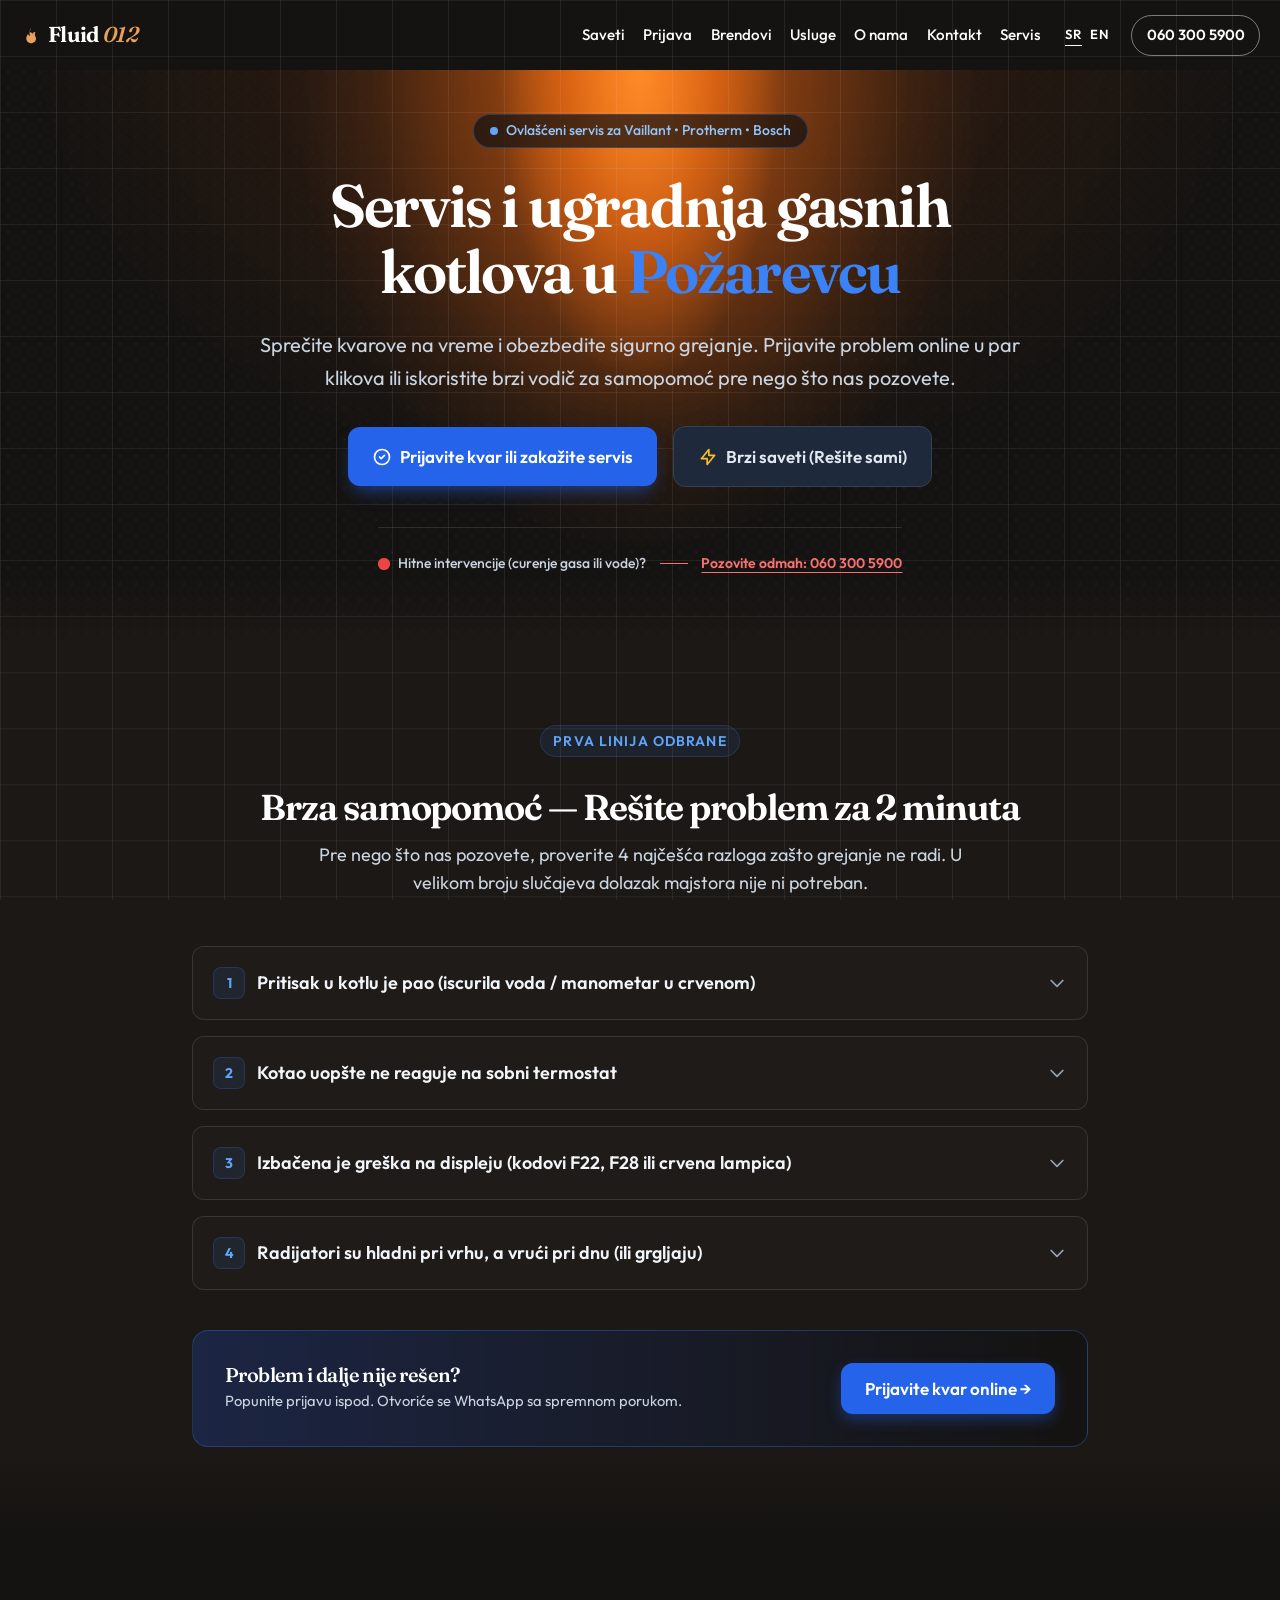
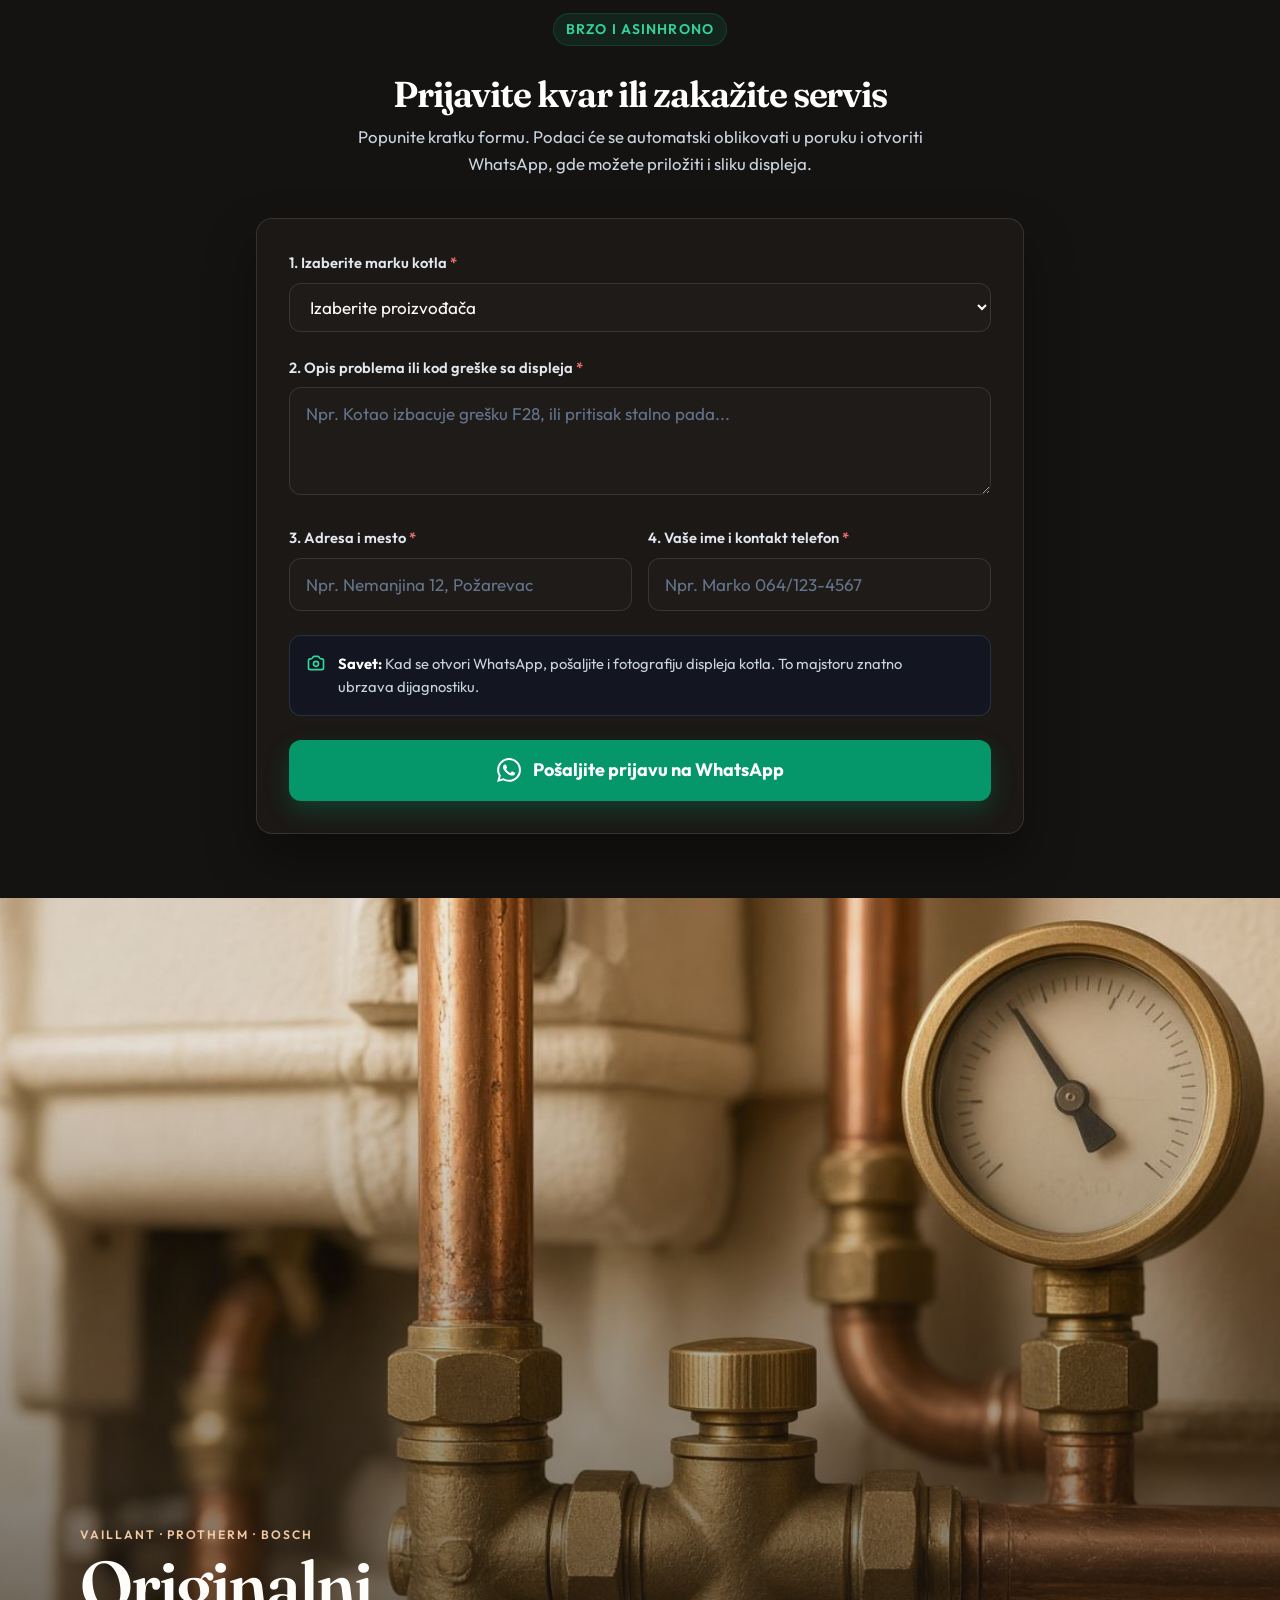
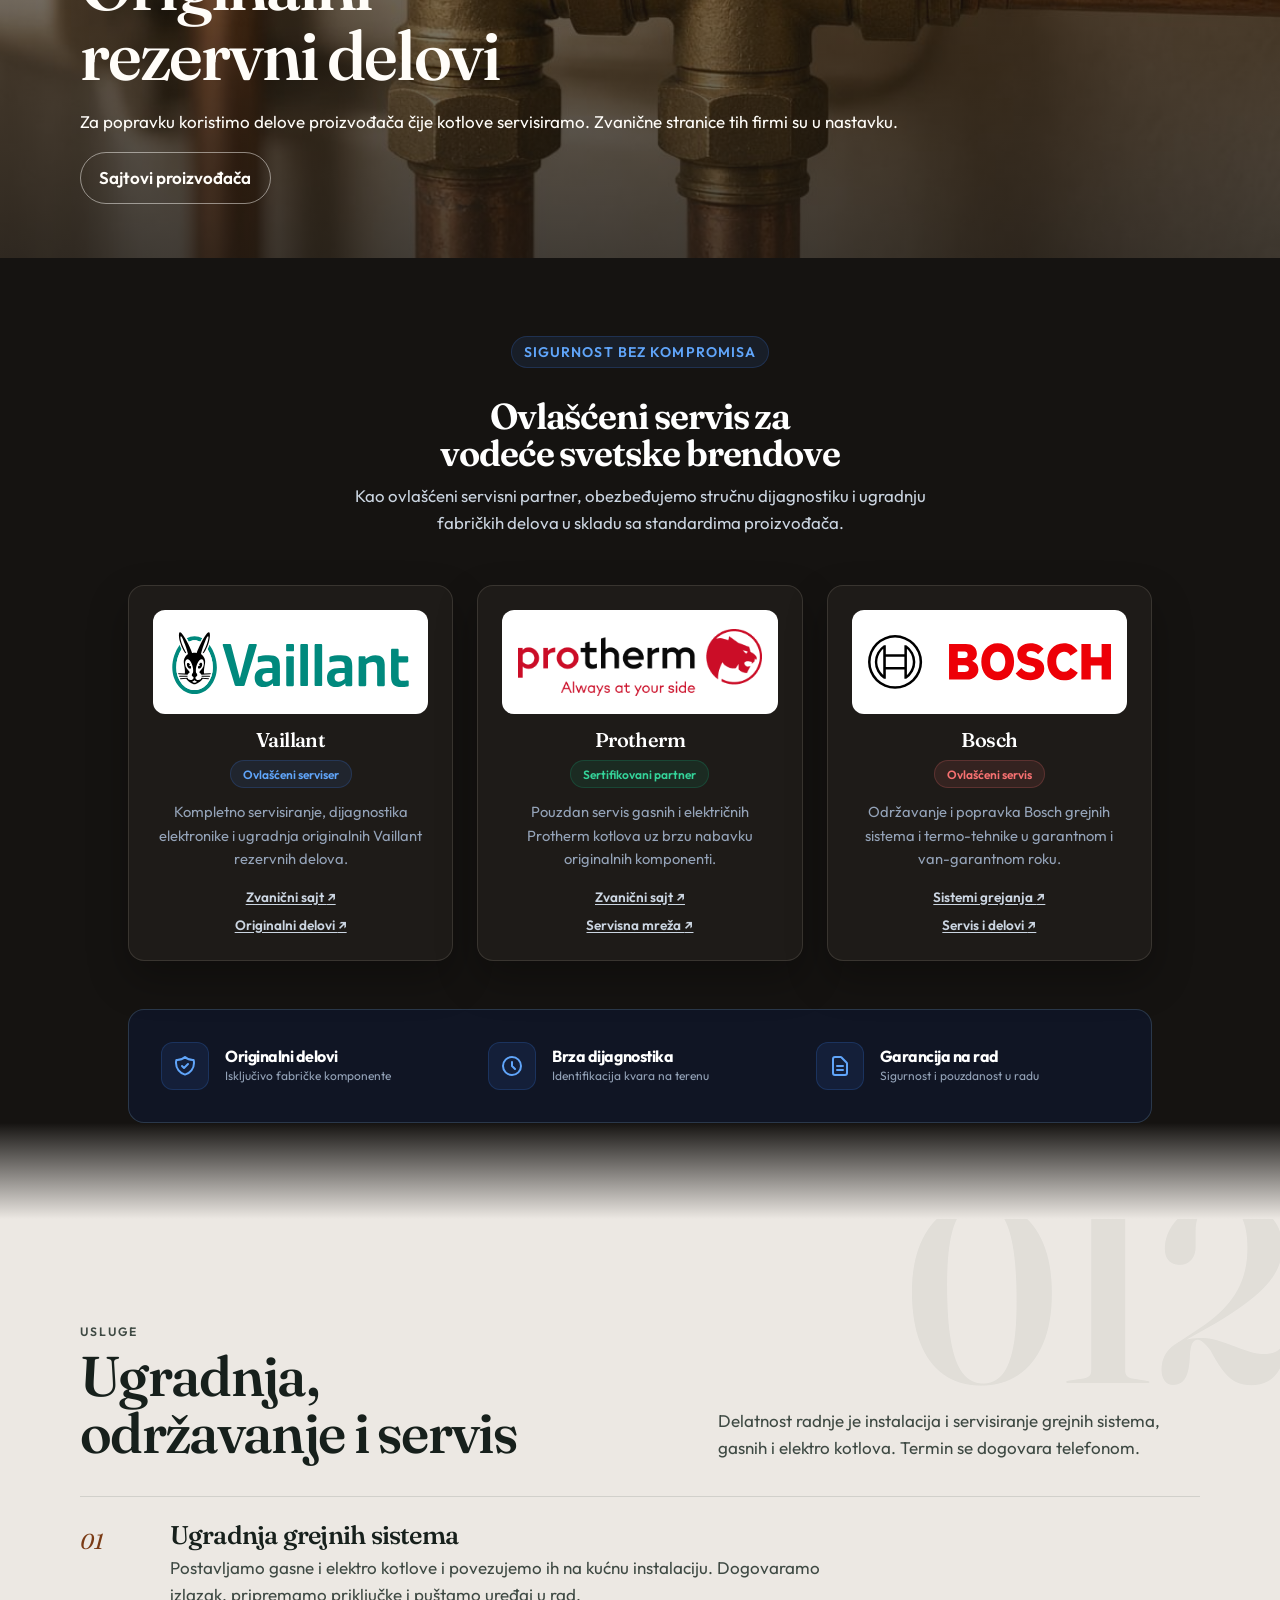
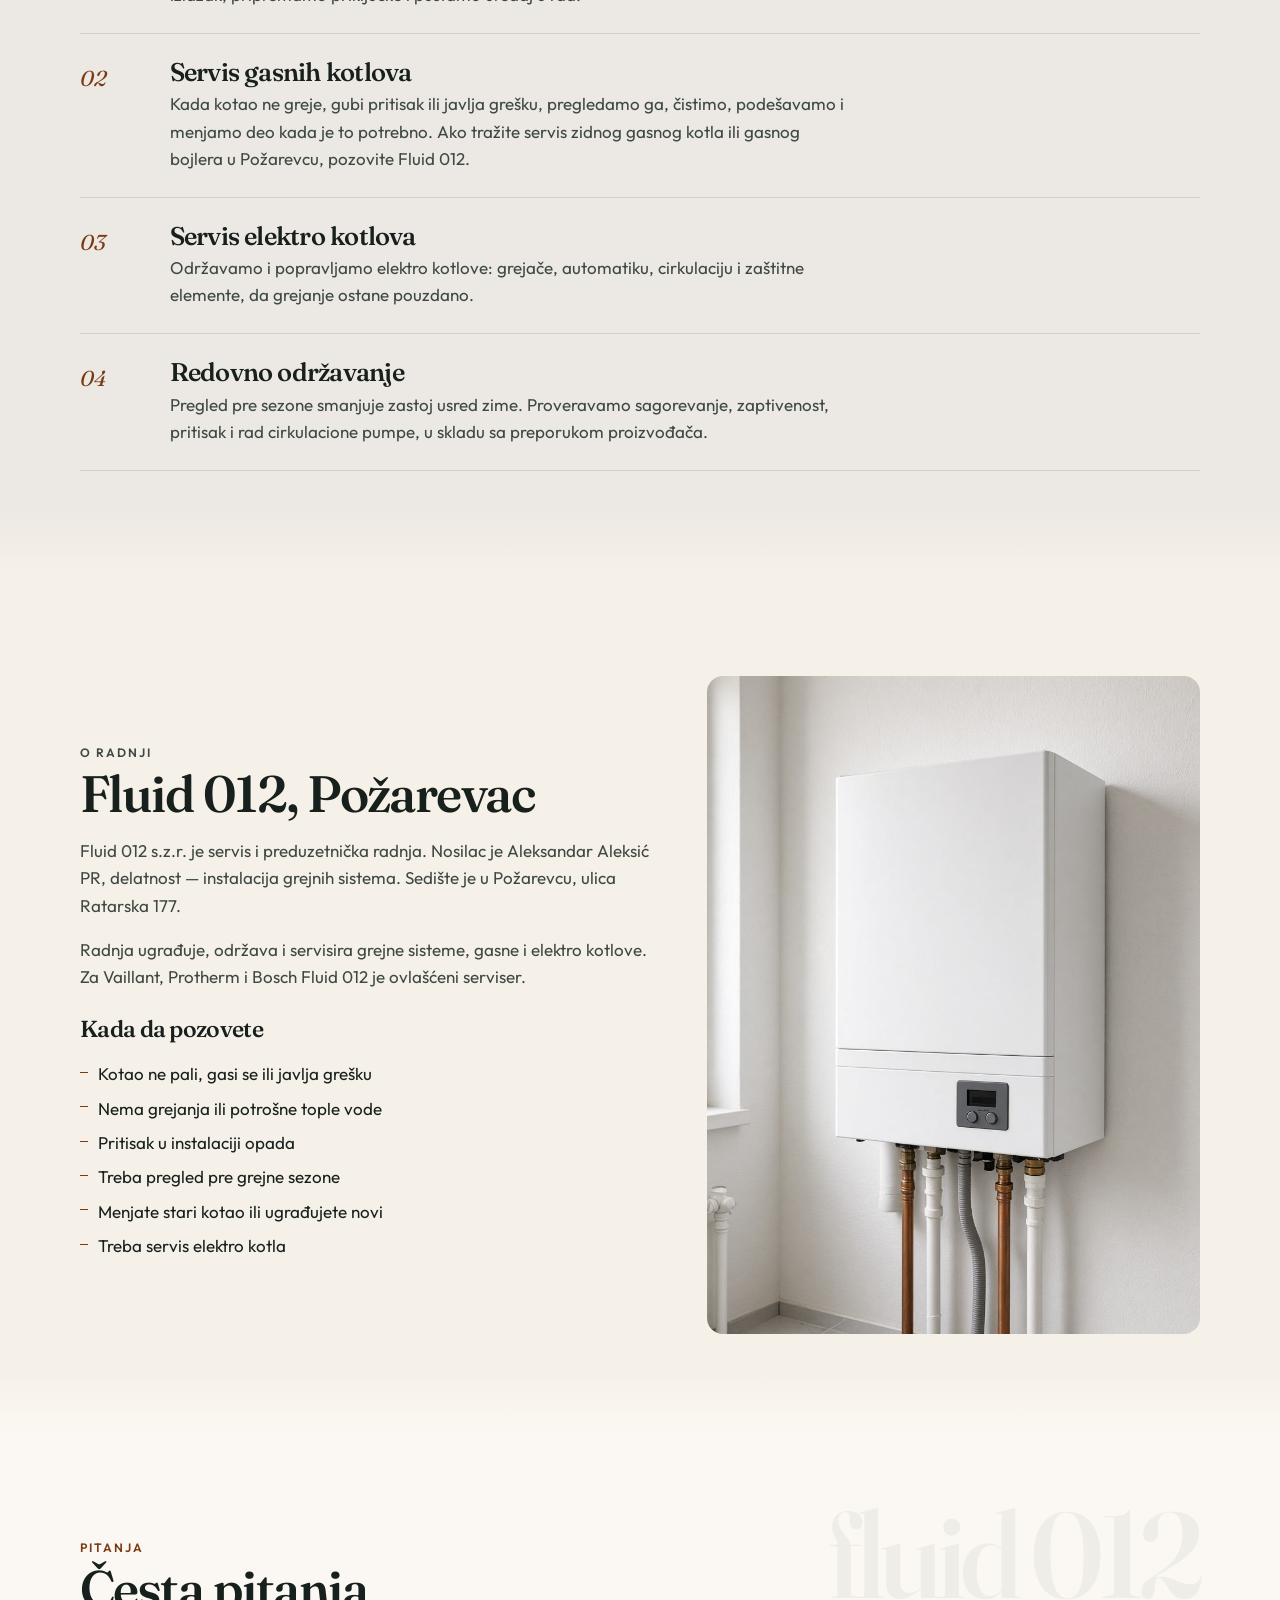
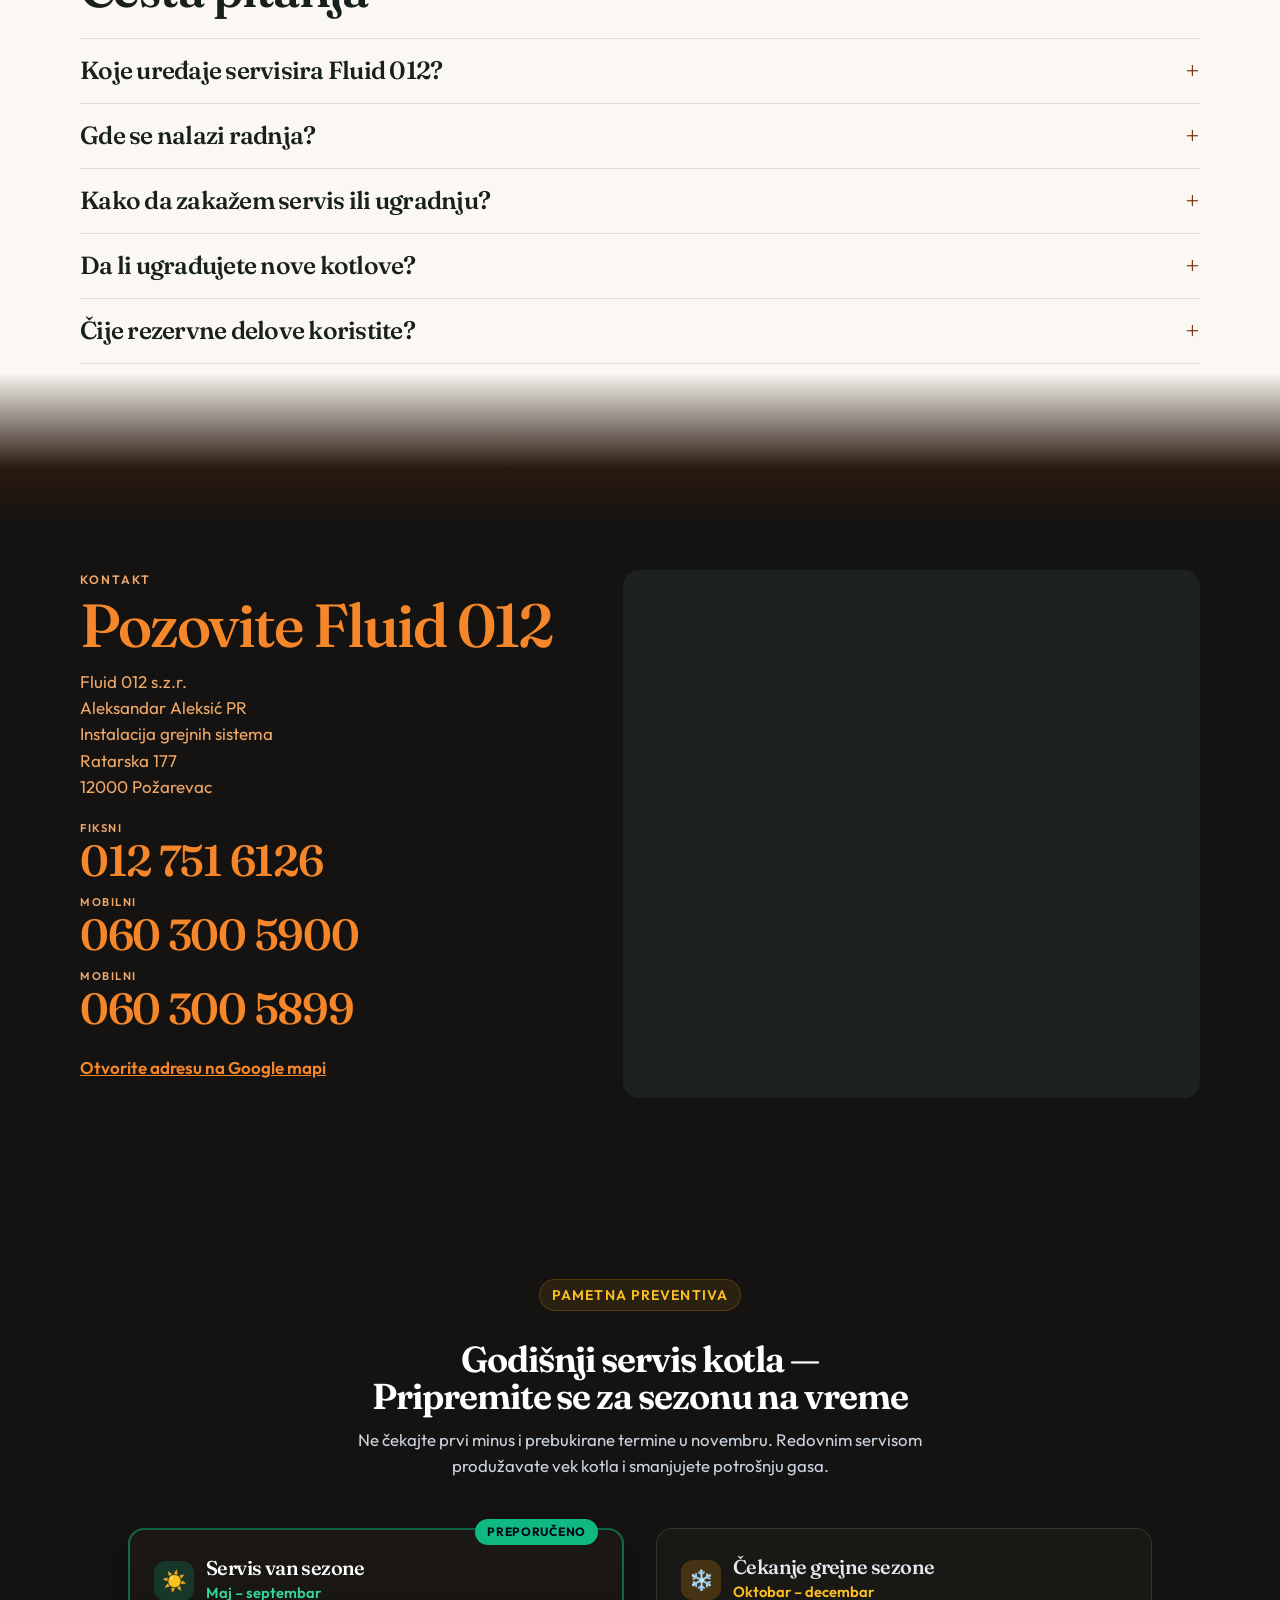
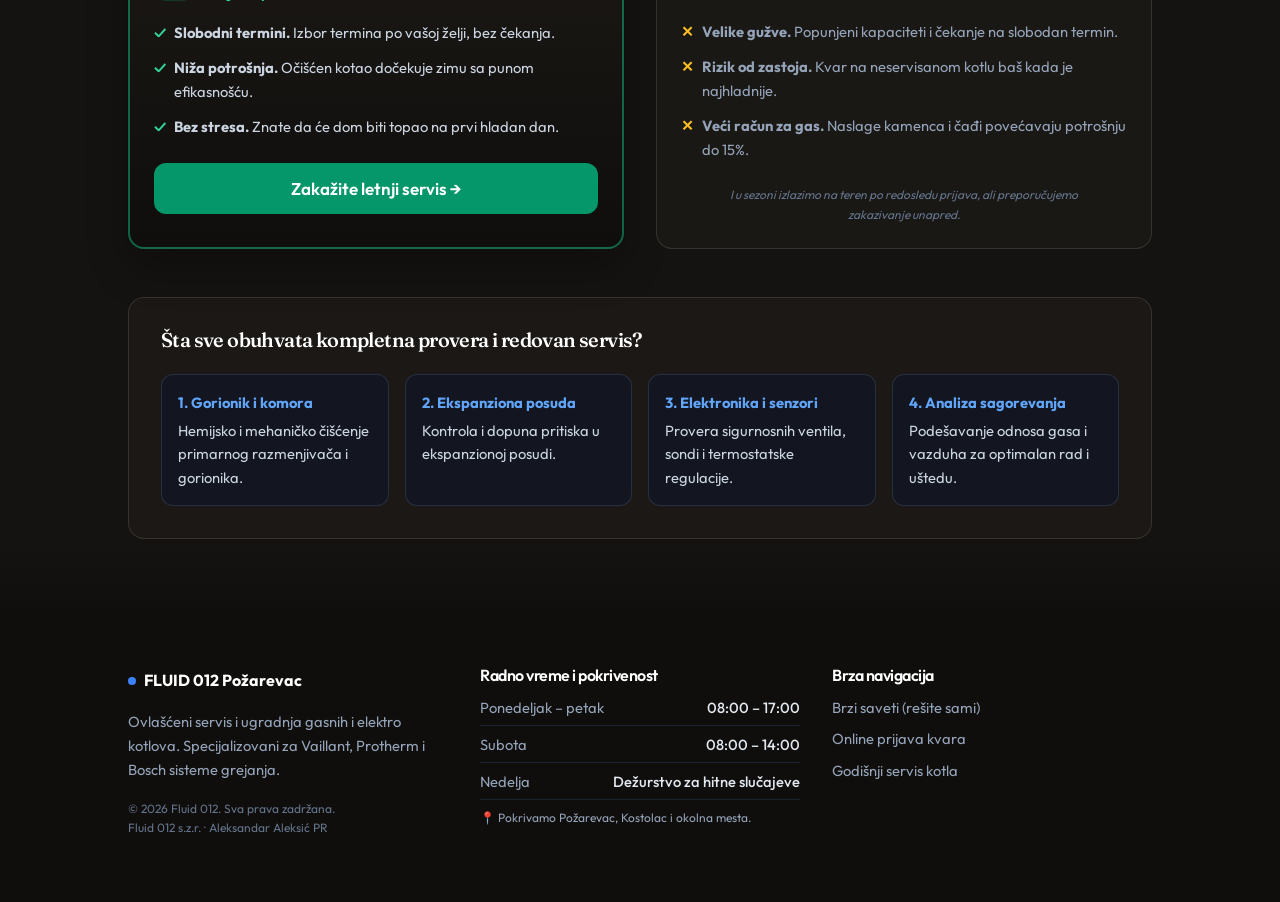
==== commit 7c0d57bc: "Uskladi raspored, boje i prikaz na telefonu pred objavu. Raspored sekcija i meni prate tok čitanja; " ====
--- a/index.html
+++ b/index.html
@@ -38,7 +38,7 @@
   <link rel="preconnect" href="https://fonts.googleapis.com">
   <link rel="preconnect" href="https://fonts.gstatic.com" crossorigin>
   <link href="https://fonts.googleapis.com/css2?family=Fraunces:ital,opsz,wght@0,9..144,560;0,9..144,640;1,9..144,560&family=Outfit:wght@400;500;600&display=swap" rel="stylesheet">
-  <link rel="stylesheet" href="css/styles.css?v=13">
+  <link rel="stylesheet" href="css/styles.css?v=29">
   <script type="application/ld+json" id="ld">
   {
     "@context": "https://schema.org",
@@ -232,12 +232,13 @@
       <span aria-hidden="true"></span>
     </button>
     <nav class="site-nav" id="nav" data-nav aria-label="Glavno">
+      <a href="#brza-dijagnostika">Saveti</a>
+      <a href="#prijava-kvara">Prijava</a>
+      <a href="#brendovi">Brendovi</a>
       <a href="#usluge">Usluge</a>
+      <a href="#o-nama">O nama</a>
+      <a href="#kontakt">Kontakt</a>
       <a href="#redovan-servis">Servis</a>
-      <a href="#brendovi">Brendovi</a>
-      <a href="#o-nama">O nama</a>
-      <a href="#prijava-kvara">Prijava</a>
-      <a href="#kontakt">Kontakt</a>
       <span class="lang">
         <a href="index.html" hreflang="sr" lang="sr" aria-current="page">SR</a>
         <a href="en/index.html" hreflang="en" lang="en">EN</a>
@@ -432,6 +433,94 @@
       </div>
     </section>
 
+    <section class="band" aria-labelledby="delovi-naslov">
+      <img src="images/rezervni-delovi-grejanje.jpg" width="1152" height="864" alt="Krupni plan bakarnih cevi, ventila i manometra na grejnoj instalaciji" loading="lazy" decoding="async">
+      <div class="band__shade" aria-hidden="true"></div>
+      <div class="band__copy">
+        <div class="wrap">
+          <p class="eyebrow eyebrow--light">Vaillant · Protherm · Bosch</p>
+          <h2 id="delovi-naslov">Originalni rezervni delovi</h2>
+          <p>Za popravku koristimo delove proizvođača čije kotlove servisiramo. Zvanične stranice tih firmi su u nastavku.</p>
+          <a class="btn btn--ghost" href="#brendovi">Sajtovi proizvođača</a>
+        </div>
+      </div>
+    </section>
+
+    <section class="brands" id="brendovi" aria-labelledby="brendovi-naslov">
+      <div class="brands__inner">
+        <p class="brands__badge">Sigurnost bez kompromisa</p>
+        <h2 id="brendovi-naslov">Ovlašćeni servis za vodeće svetske brendove</h2>
+        <p class="brands__lead">Kao ovlašćeni servisni partner, obezbeđujemo stručnu dijagnostiku i ugradnju fabričkih delova u skladu sa standardima proizvođača.</p>
+        <div class="brand-grid">
+          <article class="brand">
+            <div class="brand__logo">
+              <img src="images/logos/vaillant.svg" alt="" width="288" height="82">
+            </div>
+            <h3>Vaillant</h3>
+            <p class="brand__tag brand__tag--blue">Ovlašćeni serviser</p>
+            <p>Kompletno servisiranje, dijagnostika elektronike i ugradnja originalnih Vaillant rezervnih delova.</p>
+            <div class="brand__links">
+              <a href="https://www.vaillant.rs/" target="_blank" rel="noopener noreferrer">Zvanični sajt <span aria-hidden="true">↗</span><span class="sr-only"> Vaillant (otvara se u novom prozoru)</span></a>
+              <a href="https://www.vaillant.rs/servis/treba-vam-popravka-tu-smo-da-vas-podrzimo/" target="_blank" rel="noopener noreferrer">Originalni delovi <span aria-hidden="true">↗</span><span class="sr-only"> Vaillant (otvara se u novom prozoru)</span></a>
+            </div>
+          </article>
+          <article class="brand">
+            <div class="brand__logo">
+              <img src="images/logos/protherm.png" alt="" width="320" height="120">
+            </div>
+            <h3>Protherm</h3>
+            <p class="brand__tag brand__tag--green">Sertifikovani partner</p>
+            <p>Pouzdan servis gasnih i električnih Protherm kotlova uz brzu nabavku originalnih komponenti.</p>
+            <div class="brand__links">
+              <a href="https://protherm.rs/" target="_blank" rel="noopener noreferrer">Zvanični sajt <span aria-hidden="true">↗</span><span class="sr-only"> Protherm (otvara se u novom prozoru)</span></a>
+              <a href="https://protherm.rs/servis/servis/" target="_blank" rel="noopener noreferrer">Servisna mreža <span aria-hidden="true">↗</span><span class="sr-only"> Protherm (otvara se u novom prozoru)</span></a>
+            </div>
+          </article>
+          <article class="brand">
+            <div class="brand__logo">
+              <img src="images/logos/bosch.svg" alt="" width="216" height="48">
+            </div>
+            <h3>Bosch</h3>
+            <p class="brand__tag brand__tag--red">Ovlašćeni servis</p>
+            <p>Održavanje i popravka Bosch grejnih sistema i termo-tehnike u garantnom i van-garantnom roku.</p>
+            <div class="brand__links">
+              <a href="https://www.bosch-homecomfort.com/rs/sr/ocs/rezidencijalni-objekti/sistemi-grejanja-18047456-c/" target="_blank" rel="noopener noreferrer">Sistemi grejanja <span aria-hidden="true">↗</span><span class="sr-only"> Bosch (otvara se u novom prozoru)</span></a>
+              <a href="https://www.bosch-homecomfort.com/rs/sr/rezidencijalni-objekti/servis-i-podrska/tehnicka-podrska-i-servis/" target="_blank" rel="noopener noreferrer">Servis i delovi <span aria-hidden="true">↗</span><span class="sr-only"> Bosch (otvara se u novom prozoru)</span></a>
+            </div>
+          </article>
+        </div>
+        <ul class="trust">
+          <li>
+            <span class="trust__icon" aria-hidden="true">
+              <svg viewBox="0 0 24 24" fill="none" stroke="currentColor"><path stroke-linecap="round" stroke-linejoin="round" stroke-width="2" d="M9 12l2 2 4-4m5.618-4.016A11.955 11.955 0 0112 2.944a11.955 11.955 0 01-8.618 3.04A12.02 12.02 0 003 9c0 5.591 3.824 10.29 9 11.622 5.176-1.332 9-6.03 9-11.622 0-1.042-.133-2.052-.382-3.016z"></path></svg>
+            </span>
+            <div>
+              <h3>Originalni delovi</h3>
+              <p>Isključivo fabričke komponente</p>
+            </div>
+          </li>
+          <li>
+            <span class="trust__icon" aria-hidden="true">
+              <svg viewBox="0 0 24 24" fill="none" stroke="currentColor"><path stroke-linecap="round" stroke-linejoin="round" stroke-width="2" d="M12 8v4l3 3m6-3a9 9 0 11-18 0 9 9 0 0118 0z"></path></svg>
+            </span>
+            <div>
+              <h3>Brza dijagnostika</h3>
+              <p>Identifikacija kvara na terenu</p>
+            </div>
+          </li>
+          <li>
+            <span class="trust__icon" aria-hidden="true">
+              <svg viewBox="0 0 24 24" fill="none" stroke="currentColor"><path stroke-linecap="round" stroke-linejoin="round" stroke-width="2" d="M9 12h6m-6 4h6m2 5H7a2 2 0 01-2-2V5a2 2 0 012-2h5.586a1 1 0 01.707.293l5.414 5.414a1 1 0 01.293.707V19a2 2 0 01-2 2z"></path></svg>
+            </span>
+            <div>
+              <h3>Garancija na rad</h3>
+              <p>Sigurnost i pouzdanost u radu</p>
+            </div>
+          </li>
+        </ul>
+      </div>
+    </section>
+
     <section class="section services" id="usluge" aria-labelledby="usluge-naslov">
       <p class="watermark" aria-hidden="true">012</p>
       <div class="wrap">
@@ -480,144 +569,6 @@
             </article>
           </li>
         </ol>
-      </div>
-    </section>
-
-    <section class="annual" id="redovan-servis" aria-labelledby="servis-naslov">
-      <div class="annual__inner">
-        <p class="annual__badge">Pametna preventiva</p>
-        <h2 id="servis-naslov">Godišnji servis kotla — Pripremite se za sezonu na vreme</h2>
-        <p class="annual__lead">Ne čekajte prvi minus i prebukirane termine u novembru. Redovnim servisom produžavate vek kotla i smanjujete potrošnju gasa.</p>
-        <div class="season">
-          <article class="season__card season__card--best">
-            <p class="season__flag">Preporučeno</p>
-            <div class="season__head">
-              <span class="season__icon season__icon--sun" aria-hidden="true">☀️</span>
-              <div>
-                <h3>Servis van sezone</h3>
-                <p class="season__when season__when--good">Maj – septembar</p>
-              </div>
-            </div>
-            <ul class="season__list">
-              <li><span aria-hidden="true">✓</span><span><strong>Slobodni termini.</strong> Izbor termina po vašoj želji, bez čekanja.</span></li>
-              <li><span aria-hidden="true">✓</span><span><strong>Niža potrošnja.</strong> Očišćen kotao dočekuje zimu sa punom efikasnošću.</span></li>
-              <li><span aria-hidden="true">✓</span><span><strong>Bez stresa.</strong> Znate da će dom biti topao na prvi hladan dan.</span></li>
-            </ul>
-            <a class="season__cta" href="#prijava-kvara">Zakažite letnji servis →</a>
-          </article>
-          <article class="season__card">
-            <div class="season__head">
-              <span class="season__icon season__icon--snow" aria-hidden="true">❄️</span>
-              <div>
-                <h3>Čekanje grejne sezone</h3>
-                <p class="season__when season__when--busy">Oktobar – decembar</p>
-              </div>
-            </div>
-            <ul class="season__list">
-              <li><span aria-hidden="true">✕</span><span><strong>Velike gužve.</strong> Popunjeni kapaciteti i čekanje na slobodan termin.</span></li>
-              <li><span aria-hidden="true">✕</span><span><strong>Rizik od zastoja.</strong> Kvar na neservisanom kotlu baš kada je najhladnije.</span></li>
-              <li><span aria-hidden="true">✕</span><span><strong>Veći račun za gas.</strong> Naslage kamenca i čađi povećavaju potrošnju do 15%.</span></li>
-            </ul>
-            <p class="season__note">I u sezoni izlazimo na teren po redosledu prijava, ali preporučujemo zakazivanje unapred.</p>
-          </article>
-        </div>
-        <div class="annual__scope">
-          <h3>Šta sve obuhvata kompletna provera i redovan servis?</h3>
-          <ul class="scope">
-            <li><strong>1. Gorionik i komora</strong> Hemijsko i mehaničko čišćenje primarnog razmenjivača i gorionika.</li>
-            <li><strong>2. Ekspanziona posuda</strong> Kontrola i dopuna pritiska u ekspanzionoj posudi.</li>
-            <li><strong>3. Elektronika i senzori</strong> Provera sigurnosnih ventila, sondi i termostatske regulacije.</li>
-            <li><strong>4. Analiza sagorevanja</strong> Podešavanje odnosa gasa i vazduha za optimalan rad i uštedu.</li>
-          </ul>
-        </div>
-      </div>
-    </section>
-
-    <section class="band" aria-labelledby="delovi-naslov">
-      <img src="images/rezervni-delovi-grejanje.jpg" width="1152" height="864" alt="Krupni plan bakarnih cevi, ventila i manometra na grejnoj instalaciji" loading="lazy" decoding="async">
-      <div class="band__shade" aria-hidden="true"></div>
-      <div class="band__copy">
-        <div class="wrap">
-          <p class="eyebrow eyebrow--light">Vaillant · Protherm · Bosch</p>
-          <h2 id="delovi-naslov">Originalni rezervni delovi</h2>
-          <p>Za popravku koristimo delove proizvođača čije kotlove servisiramo. Zvanične stranice tih firmi su u nastavku.</p>
-          <a class="btn btn--ghost" href="#brendovi">Sajtovi proizvođača</a>
-        </div>
-      </div>
-    </section>
-
-    <section class="brands" id="brendovi" aria-labelledby="brendovi-naslov">
-      <div class="brands__inner">
-        <p class="brands__badge">Sigurnost bez kompromisa</p>
-        <h2 id="brendovi-naslov">Ovlašćeni servis za vodeće svetske brendove</h2>
-        <p class="brands__lead">Kao ovlašćeni servisni partner, obezbeđujemo stručnu dijagnostiku i ugradnju fabričkih delova u skladu sa standardima proizvođača.</p>
-        <div class="brand-grid">
-          <article class="brand">
-            <div class="brand__logo">
-              <img src="images/logos/vaillant.svg" alt="" width="288" height="82">
-            </div>
-            <h3>Vaillant</h3>
-            <p class="brand__tag brand__tag--blue">Ovlašćeni serviser</p>
-            <p>Kompletno servisiranje, dijagnostika elektronike i ugradnja originalnih Vaillant rezervnih delova.</p>
-            <div class="brand__links">
-              <a href="https://www.vaillant.rs/" target="_blank" rel="noopener noreferrer">Zvanični sajt <span aria-hidden="true">↗</span><span class="sr-only"> Vaillant (otvara se u novom prozoru)</span></a>
-              <a href="https://www.vaillant.rs/servis/treba-vam-popravka-tu-smo-da-vas-podrzimo/" target="_blank" rel="noopener noreferrer">Originalni delovi <span aria-hidden="true">↗</span><span class="sr-only"> Vaillant (otvara se u novom prozoru)</span></a>
-            </div>
-          </article>
-          <article class="brand">
-            <div class="brand__logo">
-              <img src="images/logos/protherm.png" alt="" width="320" height="120">
-            </div>
-            <h3>Protherm</h3>
-            <p class="brand__tag brand__tag--green">Sertifikovani partner</p>
-            <p>Pouzdan servis gasnih i električnih Protherm kotlova uz brzu nabavku originalnih komponenti.</p>
-            <div class="brand__links">
-              <a href="https://protherm.rs/" target="_blank" rel="noopener noreferrer">Zvanični sajt <span aria-hidden="true">↗</span><span class="sr-only"> Protherm (otvara se u novom prozoru)</span></a>
-              <a href="https://protherm.rs/servis/servis/" target="_blank" rel="noopener noreferrer">Servisna mreža <span aria-hidden="true">↗</span><span class="sr-only"> Protherm (otvara se u novom prozoru)</span></a>
-            </div>
-          </article>
-          <article class="brand">
-            <div class="brand__logo">
-              <img src="images/logos/bosch.svg" alt="" width="216" height="48">
-            </div>
-            <h3>Bosch</h3>
-            <p class="brand__tag brand__tag--red">Ovlašćeni servis</p>
-            <p>Održavanje i popravka Bosch grejnih sistema i termo-tehnike u garantnom i van-garantnom roku.</p>
-            <div class="brand__links">
-              <a href="https://www.bosch-homecomfort.com/rs/sr/ocs/rezidencijalni-objekti/sistemi-grejanja-18047456-c/" target="_blank" rel="noopener noreferrer">Sistemi grejanja <span aria-hidden="true">↗</span><span class="sr-only"> Bosch (otvara se u novom prozoru)</span></a>
-              <a href="https://www.bosch-homecomfort.com/rs/sr/rezidencijalni-objekti/servis-i-podrska/tehnicka-podrska-i-servis/" target="_blank" rel="noopener noreferrer">Servis i delovi <span aria-hidden="true">↗</span><span class="sr-only"> Bosch (otvara se u novom prozoru)</span></a>
-            </div>
-          </article>
-        </div>
-        <ul class="trust">
-          <li>
-            <span class="trust__icon" aria-hidden="true">
-              <svg viewBox="0 0 24 24" fill="none" stroke="currentColor"><path stroke-linecap="round" stroke-linejoin="round" stroke-width="2" d="M9 12l2 2 4-4m5.618-4.016A11.955 11.955 0 0112 2.944a11.955 11.955 0 01-8.618 3.04A12.02 12.02 0 003 9c0 5.591 3.824 10.29 9 11.622 5.176-1.332 9-6.03 9-11.622 0-1.042-.133-2.052-.382-3.016z"></path></svg>
-            </span>
-            <div>
-              <h3>Originalni delovi</h3>
-              <p>Isključivo fabričke komponente</p>
-            </div>
-          </li>
-          <li>
-            <span class="trust__icon" aria-hidden="true">
-              <svg viewBox="0 0 24 24" fill="none" stroke="currentColor"><path stroke-linecap="round" stroke-linejoin="round" stroke-width="2" d="M12 8v4l3 3m6-3a9 9 0 11-18 0 9 9 0 0118 0z"></path></svg>
-            </span>
-            <div>
-              <h3>Brza dijagnostika</h3>
-              <p>Identifikacija kvara na terenu</p>
-            </div>
-          </li>
-          <li>
-            <span class="trust__icon" aria-hidden="true">
-              <svg viewBox="0 0 24 24" fill="none" stroke="currentColor"><path stroke-linecap="round" stroke-linejoin="round" stroke-width="2" d="M9 12h6m-6 4h6m2 5H7a2 2 0 01-2-2V5a2 2 0 012-2h5.586a1 1 0 01.707.293l5.414 5.414a1 1 0 01.293.707V19a2 2 0 01-2 2z"></path></svg>
-            </span>
-            <div>
-              <h3>Garancija na rad</h3>
-              <p>Sigurnost i pouzdanost u radu</p>
-            </div>
-          </li>
-        </ul>
       </div>
     </section>
 
@@ -645,6 +596,7 @@
     </section>
 
     <section class="section faq" id="pitanja" aria-labelledby="pitanja-naslov">
+      <p class="watermark" aria-hidden="true">fluid 012</p>
       <div class="wrap">
         <p class="eyebrow">Pitanja</p>
         <h2 id="pitanja-naslov">Česta pitanja</h2>
@@ -695,6 +647,56 @@
         </div>
       </div>
     </section>
+    <section class="annual" id="redovan-servis" aria-labelledby="servis-naslov">
+      <div class="annual__inner">
+        <p class="annual__badge">Pametna preventiva</p>
+        <h2 id="servis-naslov">Godišnji servis kotla — Pripremite se za sezonu na vreme</h2>
+        <p class="annual__lead">Ne čekajte prvi minus i prebukirane termine u novembru. Redovnim servisom produžavate vek kotla i smanjujete potrošnju gasa.</p>
+        <div class="season">
+          <article class="season__card season__card--best">
+            <p class="season__flag">Preporučeno</p>
+            <div class="season__head">
+              <span class="season__icon season__icon--sun" aria-hidden="true">☀️</span>
+              <div>
+                <h3>Servis van sezone</h3>
+                <p class="season__when season__when--good">Maj – septembar</p>
+              </div>
+            </div>
+            <ul class="season__list">
+              <li><span aria-hidden="true">✓</span><span><strong>Slobodni termini.</strong> Izbor termina po vašoj želji, bez čekanja.</span></li>
+              <li><span aria-hidden="true">✓</span><span><strong>Niža potrošnja.</strong> Očišćen kotao dočekuje zimu sa punom efikasnošću.</span></li>
+              <li><span aria-hidden="true">✓</span><span><strong>Bez stresa.</strong> Znate da će dom biti topao na prvi hladan dan.</span></li>
+            </ul>
+            <a class="season__cta" href="#prijava-kvara">Zakažite letnji servis →</a>
+          </article>
+          <article class="season__card">
+            <div class="season__head">
+              <span class="season__icon season__icon--snow" aria-hidden="true">❄️</span>
+              <div>
+                <h3>Čekanje grejne sezone</h3>
+                <p class="season__when season__when--busy">Oktobar – decembar</p>
+              </div>
+            </div>
+            <ul class="season__list">
+              <li><span aria-hidden="true">✕</span><span><strong>Velike gužve.</strong> Popunjeni kapaciteti i čekanje na slobodan termin.</span></li>
+              <li><span aria-hidden="true">✕</span><span><strong>Rizik od zastoja.</strong> Kvar na neservisanom kotlu baš kada je najhladnije.</span></li>
+              <li><span aria-hidden="true">✕</span><span><strong>Veći račun za gas.</strong> Naslage kamenca i čađi povećavaju potrošnju do 15%.</span></li>
+            </ul>
+            <p class="season__note">I u sezoni izlazimo na teren po redosledu prijava, ali preporučujemo zakazivanje unapred.</p>
+          </article>
+        </div>
+        <div class="annual__scope">
+          <h3>Šta sve obuhvata kompletna provera i redovan servis?</h3>
+          <ul class="scope">
+            <li><strong>1. Gorionik i komora</strong> Hemijsko i mehaničko čišćenje primarnog razmenjivača i gorionika.</li>
+            <li><strong>2. Ekspanziona posuda</strong> Kontrola i dopuna pritiska u ekspanzionoj posudi.</li>
+            <li><strong>3. Elektronika i senzori</strong> Provera sigurnosnih ventila, sondi i termostatske regulacije.</li>
+            <li><strong>4. Analiza sagorevanja</strong> Podešavanje odnosa gasa i vazduha za optimalan rad i uštedu.</li>
+          </ul>
+        </div>
+      </div>
+    </section>
+
   </main>
 
   <footer class="site-footer">
--- a/css/styles.css
+++ b/css/styles.css
@@ -8,7 +8,23 @@
   --copper-deep: #7a3a14;
   --copper-light: #f0c9a2;
   --line: rgba(23, 32, 28, 0.12);
-  --dark: #121614;
+  --dark: #151311;
+  --night: #151311;
+  --night-lift: #1b1815;
+  --night-deep: #0f0e0c;
+  --sheen: #2a1a10;
+  --panel: #1e1b18;
+  --panel-line: rgba(255, 236, 220, 0.12);
+  --ember: rgba(240, 112, 20, 0.92);
+  --flame: #f5872a;
+  --flame-soft: #f0a868;
+  --stone: #ece8e3;
+  --grid-ink:
+    linear-gradient(rgba(21, 19, 17, 0.06) 1px, transparent 1px) 0 0 / 56px 56px fixed,
+    linear-gradient(90deg, rgba(21, 19, 17, 0.06) 1px, transparent 1px) 0 0 / 56px 56px fixed;
+  --grid:
+    linear-gradient(rgba(255, 255, 255, 0.065) 1px, transparent 1px) 0 0 / 56px 56px fixed,
+    linear-gradient(90deg, rgba(255, 255, 255, 0.065) 1px, transparent 1px) 0 0 / 56px 56px fixed;
   --header: 4.4rem;
   --max: 70rem;
   --serif: "Fraunces", "Iowan Old Style", Palatino, Georgia, serif;
@@ -20,7 +36,22 @@
 *::before,
 *::after { box-sizing: border-box; }
 
-html { scroll-behavior: smooth; }
+html {
+  scroll-behavior: smooth;
+  -webkit-text-size-adjust: 100%;
+  text-size-adjust: 100%;
+}
+
+@media (hover: none) and (pointer: coarse) {
+  :root {
+    --grid:
+      linear-gradient(rgba(255, 255, 255, 0.065) 1px, transparent 1px) 0 0 / 56px 56px,
+      linear-gradient(90deg, rgba(255, 255, 255, 0.065) 1px, transparent 1px) 0 0 / 56px 56px;
+    --grid-ink:
+      linear-gradient(rgba(21, 19, 17, 0.06) 1px, transparent 1px) 0 0 / 56px 56px,
+      linear-gradient(90deg, rgba(21, 19, 17, 0.06) 1px, transparent 1px) 0 0 / 56px 56px;
+  }
+}
 [id] { scroll-margin-top: calc(var(--header) + 0.6rem); }
 
 body {
@@ -104,14 +135,13 @@
   height: var(--header);
   padding: 0 1.25rem;
   color: #fffdf9;
-  background: linear-gradient(180deg, rgba(8, 10, 9, 0.62), rgba(8, 10, 9, 0));
+  background: var(--grid), var(--night);
 }
 
 .site-header.is-solid {
-  color: var(--ink);
-  background: rgba(246, 241, 232, 0.94);
-  backdrop-filter: blur(14px);
-  box-shadow: 0 1px 0 rgba(23, 32, 28, 0.08);
+  color: #fffdf9;
+  background: var(--grid), var(--night);
+  box-shadow: 0 1px 0 rgba(255, 253, 249, 0.08);
 }
 
 .logo {
@@ -166,9 +196,9 @@
 }
 
 .is-solid .header-call {
-  background: var(--ink);
-  color: var(--cream);
-  border-color: var(--ink);
+  background: transparent;
+  color: #fffdf9;
+  border-color: rgba(255, 253, 249, 0.45);
 }
 
 .nav-toggle {
@@ -202,9 +232,16 @@
 }
 
 .hero {
+  --glow-core: 14%;
+  --glow-halo: 30%;
   position: relative;
   color: #f8fafc;
-  background: #0f172a;
+  background:
+    var(--grid),
+    radial-gradient(ellipse var(--glow-core) 62% at 50% var(--header), rgba(255, 140, 40, 0.95), rgba(245, 110, 20, 0.55) 42%, transparent 78%),
+    radial-gradient(ellipse var(--glow-halo) 82% at 50% var(--header), var(--ember), rgba(234, 100, 16, 0.4) 40%, rgba(234, 100, 16, 0.1) 70%, transparent 90%),
+    radial-gradient(ellipse 60% 95% at 50% 0, rgba(200, 80, 12, 0.22), transparent 80%),
+    linear-gradient(180deg, var(--night) 0, var(--night) calc(100% - 4.5rem), var(--night-lift) 100%);
   overflow: hidden;
 }
 
@@ -224,6 +261,10 @@
   margin-inline: auto;
   padding-top: calc(var(--header) + 2.75rem);
   padding-bottom: 4.5rem;
+  display: flex;
+  flex-direction: column;
+  align-items: center;
+  text-align: center;
 }
 
 .hero__inner > * { min-width: 0; max-width: 100%; }
@@ -236,8 +277,8 @@
   padding: 0.38rem 1rem;
   border: 1px solid rgba(59, 130, 246, 0.3);
   border-radius: 999px;
-  background: rgba(59, 130, 246, 0.1);
-  color: #60a5fa;
+  background: rgba(21, 19, 17, 0.72);
+  color: #93c5fd;
   font-family: var(--sans);
   font-size: 0.875rem;
   font-weight: 500;
@@ -287,6 +328,7 @@
   flex-direction: column;
   align-items: stretch;
   gap: 1rem;
+  width: 100%;
   margin: 0 0 2.5rem;
 }
 
@@ -326,10 +368,12 @@
   display: flex;
   flex-wrap: wrap;
   align-items: center;
-  justify-content: space-between;
-  gap: 0.85rem 1.25rem;
+  justify-content: center;
+  gap: 0.45rem 0.85rem;
+  width: fit-content;
+  max-width: 100%;
   padding-top: 1.5rem;
-  border-top: 1px solid #1e293b;
+  border-top: 1px solid var(--panel-line);
   color: #94a3b8;
   font-size: 0.875rem;
 }
@@ -374,9 +418,20 @@
 }
 
 .hero__urgent a {
+  display: inline-flex;
+  align-items: center;
+  gap: 0.85rem;
   color: #f87171;
   font-weight: 600;
   text-underline-offset: 4px;
+}
+
+.hero__urgent a::before {
+  content: "";
+  width: 1.75rem;
+  height: 1px;
+  background: #f87171;
+  flex: none;
 }
 
 .hero__urgent a:hover { color: #fca5a5; }
@@ -386,6 +441,7 @@
     flex-direction: row;
     flex-wrap: wrap;
     align-items: center;
+    justify-content: center;
   }
 }
 
@@ -412,10 +468,9 @@
 .btn--dark:hover { background: #000; }
 
 .help {
-  background: #1e293b;
+  background: var(--grid), linear-gradient(180deg, var(--night-lift) 0, var(--night-lift) calc(100% - 5rem), var(--night) 100%);
   color: #f8fafc;
-  padding: 4rem 0;
-  border-top: 1px solid #334155;
+  padding: 4rem 0 5.5rem;
 }
 
 .help__inner {
@@ -459,9 +514,9 @@
 }
 
 .help details {
-  border: 1px solid #334155;
+  border: 1px solid var(--panel-line);
   border-radius: 0.75rem;
-  background: #0f172a;
+  background: var(--panel);
   overflow: hidden;
 }
 
@@ -522,7 +577,7 @@
 
 .help__body {
   padding: 0.6rem 1.25rem 1.25rem;
-  border-top: 1px solid #1e293b;
+  border-top: 1px solid var(--panel-line);
   color: #cbd5e1;
   font-size: 1rem;
   line-height: 1.65;
@@ -533,9 +588,9 @@
 .help__fix {
   margin-top: 0.85rem;
   padding: 1rem 1rem 1.05rem;
-  border: 1px solid #334155;
+  border: 1px solid var(--panel-line);
   border-radius: 0.5rem;
-  background: #1e293b;
+  background: var(--night);
 }
 
 .help__fix strong {
@@ -561,7 +616,7 @@
   padding: 1.5rem;
   border: 1px solid rgba(59, 130, 246, 0.3);
   border-radius: 1rem;
-  background: linear-gradient(90deg, rgba(30, 58, 138, 0.4), #0f172a);
+  background: linear-gradient(90deg, rgba(30, 58, 138, 0.4), var(--night));
   text-align: center;
 }
 
@@ -606,10 +661,9 @@
 }
 
 .report {
-  background: #0f172a;
+  background: var(--grid), var(--night);
   color: #f8fafc;
   padding: 4rem 0;
-  border-top: 1px solid #1e293b;
 }
 
 .report__inner {
@@ -649,9 +703,9 @@
   display: grid;
   gap: 1.5rem;
   padding: 1.5rem;
-  border: 1px solid #334155;
+  border: 1px solid var(--panel-line);
   border-radius: 1rem;
-  background: #1e293b;
+  background: var(--night-lift);
   box-shadow: 0 25px 50px rgba(0, 0, 0, 0.35);
   text-align: left;
 }
@@ -671,9 +725,9 @@
 .report__form textarea {
   width: 100%;
   padding: 0.75rem 1rem;
-  border: 1px solid #334155;
+  border: 1px solid var(--panel-line);
   border-radius: 0.75rem;
-  background: #0f172a;
+  background: var(--panel);
   color: #fff;
 }
 
@@ -764,7 +818,11 @@
 
 .section-head p { margin: 0; color: var(--ink-soft); }
 
-.services { position: relative; overflow: hidden; }
+.services {
+  position: relative;
+  overflow: hidden;
+  background: var(--grid-ink), linear-gradient(180deg, var(--stone) 0, var(--stone) calc(100% - 4rem), var(--cream) 100%);
+}
 
 .watermark {
   position: absolute;
@@ -830,7 +888,7 @@
 }
 
 .band__shade {
-  background: linear-gradient(180deg, rgba(10, 12, 11, 0.08) 15%, rgba(10, 12, 11, 0.78) 100%);
+  background: linear-gradient(180deg, rgba(21, 19, 17, 0.08) 15%, rgba(21, 19, 17, 0.78) 100%);
 }
 
 .band__copy {
@@ -848,10 +906,9 @@
 .band p:last-child { max-width: 36rem; margin: 0 0 1.2rem; }
 
 .brands {
-  background: #1e293b;
+  background: var(--grid), linear-gradient(180deg, var(--night) 0, var(--night) calc(100% - 6rem), var(--stone) 100%);
   color: #f8fafc;
-  padding: 4rem 0;
-  border-top: 1px solid #334155;
+  padding: 4rem 0 6rem;
 }
 
 .brands__inner {
@@ -897,14 +954,14 @@
 
 .brand {
   padding: 1.5rem;
-  border: 1px solid #334155;
+  border: 1px solid var(--panel-line);
   border-radius: 1rem;
-  background: #0f172a;
+  background: var(--panel);
   box-shadow: 0 18px 40px rgba(0, 0, 0, 0.28);
   transition: border-color 0.3s ease;
 }
 
-.brand:hover { border-color: rgba(59, 130, 246, 0.5); }
+.brand:hover { border-color: rgba(197, 106, 50, 0.55); }
 
 .brand__logo {
   display: flex;
@@ -1036,10 +1093,9 @@
 }
 
 .annual {
-  background: #0f172a;
+  background: var(--grid), linear-gradient(180deg, var(--night) 0, var(--night) calc(100% - 4.5rem), var(--night-deep) 100%);
   color: #f8fafc;
-  padding: 4rem 0;
-  border-top: 1px solid #1e293b;
+  padding: 4rem 0 5rem;
 }
 
 .annual__inner {
@@ -1087,14 +1143,14 @@
 .season__card {
   position: relative;
   padding: 1.75rem 1.5rem 1.5rem;
-  border: 1px solid rgba(51, 65, 85, 0.8);
+  border: 1px solid var(--panel-line);
   border-radius: 1rem;
-  background: rgba(30, 41, 59, 0.6);
+  background: rgba(30, 27, 24, 0.72);
 }
 
 .season__card--best {
   border: 2px solid rgba(16, 185, 129, 0.5);
-  background: linear-gradient(180deg, #1e293b, #172033);
+  background: linear-gradient(180deg, var(--night-lift), var(--night-deep));
   box-shadow: 0 18px 40px rgba(0, 0, 0, 0.28);
 }
 
@@ -1195,9 +1251,9 @@
 
 .annual__scope {
   padding: 1.5rem;
-  border: 1px solid #334155;
+  border: 1px solid var(--panel-line);
   border-radius: 1rem;
-  background: #1e293b;
+  background: var(--night-lift);
   text-align: left;
 }
 
@@ -1246,7 +1302,9 @@
   .scope { grid-template-columns: repeat(4, 1fr); }
 }
 
-.about { background: var(--paper); }
+.about {
+  background: linear-gradient(180deg, var(--cream) 0, var(--cream) calc(100% - 4rem), var(--paper) 100%);
+}
 
 .about__grid {
   display: grid;
@@ -1299,6 +1357,21 @@
   object-fit: cover;
 }
 
+.faq {
+  position: relative;
+  overflow: hidden;
+  padding-bottom: 6.5rem;
+  background: linear-gradient(180deg, var(--paper) 0, var(--paper) calc(100% - 6rem), var(--sheen) 100%);
+}
+
+.faq .watermark {
+  top: clamp(2.6rem, 5.5vw, 4.4rem);
+  right: max(1.25rem, calc((100% - var(--max)) / 2));
+  font-size: clamp(4.6rem, 9.5vw, 8.2rem);
+  letter-spacing: -0.045em;
+  white-space: nowrap;
+}
+
 .faq h2 {
   margin: 0.35rem 0 1.4rem;
   font-size: clamp(2.15rem, 4vw, 3.4rem);
@@ -1333,7 +1406,7 @@
 .faq details p { max-width: 65ch; margin: 0 0 1.15rem; color: var(--ink-soft); }
 
 .contact {
-  background: var(--dark);
+  background: var(--grid), linear-gradient(180deg, var(--sheen) 0, var(--night) 3.25rem, var(--night) 100%);
   color: var(--cream);
   padding: clamp(4.2rem, 8vw, 7rem) 0;
 }
@@ -1341,7 +1414,10 @@
 .contact h2 {
   margin: 0.35rem 0 0.7rem;
   font-size: clamp(2.3rem, 5vw, 3.8rem);
-}
+  color: var(--flame);
+}
+
+.contact .eyebrow { color: var(--flame-soft); }
 
 .contact__grid {
   display: grid;
@@ -1353,7 +1429,7 @@
 .contact address {
   font-style: normal;
   line-height: 1.55;
-  color: rgba(246, 241, 232, 0.82);
+  color: var(--flame-soft);
 }
 
 .contact__phones { list-style: none; margin: 1.4rem 0; padding: 0; }
@@ -1361,7 +1437,7 @@
 .contact__phones a {
   display: block;
   margin: 0.85rem 0;
-  color: #fffdf9;
+  color: var(--flame);
   text-decoration: none;
   font-family: var(--serif);
   font-size: clamp(1.85rem, 3.4vw, 2.8rem);
@@ -1378,12 +1454,12 @@
   font-weight: 600;
   letter-spacing: 0.14em;
   text-transform: uppercase;
-  color: var(--copper-light);
-}
-
-.contact__phones a:hover { color: var(--copper-light); }
-
-.map-link { color: var(--copper-light); font-weight: 600; }
+  color: var(--flame-soft);
+}
+
+.contact__phones a:hover { color: #ffb066; }
+
+.map-link { color: var(--flame); font-weight: 600; }
 
 .map-frame {
   min-height: 28rem;
@@ -1401,10 +1477,9 @@
 }
 
 .site-footer {
-  background: #020617;
+  background: var(--grid), var(--night-deep);
   color: #94a3b8;
   padding: 3rem 0;
-  border-top: 1px solid #1e293b;
   font-size: 0.92rem;
 }
 
@@ -1552,14 +1627,18 @@
 
   body.nav-open { overflow: hidden; }
   body.nav-open .site-header {
-    background: var(--cream);
-    color: var(--ink);
+    background: var(--grid), var(--night);
+    color: #fffdf9;
   }
   body.nav-open .callbar { visibility: hidden; }
 }
 
 @media (max-width: 760px) {
   .wrap { width: min(var(--max), calc(100vw - 2.8rem)); }
+  .hero {
+    --glow-core: 34%;
+    --glow-halo: 62%;
+  }
   .hero__inner {
     width: min(64rem, calc(100vw - 2.8rem));
     max-width: calc(100vw - 2.8rem);
@@ -1584,8 +1663,9 @@
     gap: 0.5rem;
     padding: 0.75rem;
     padding-bottom: calc(0.75rem + env(safe-area-inset-bottom));
-    background: rgba(15, 23, 42, 0.95);
-    border-top: 1px solid #1e293b;
+    background: rgba(15, 14, 12, 0.95);
+    border-top: 1px solid rgba(255, 236, 220, 0.12);
+    -webkit-backdrop-filter: blur(12px);
     backdrop-filter: blur(12px);
     box-shadow: 0 -16px 40px rgba(0, 0, 0, 0.35);
   }
